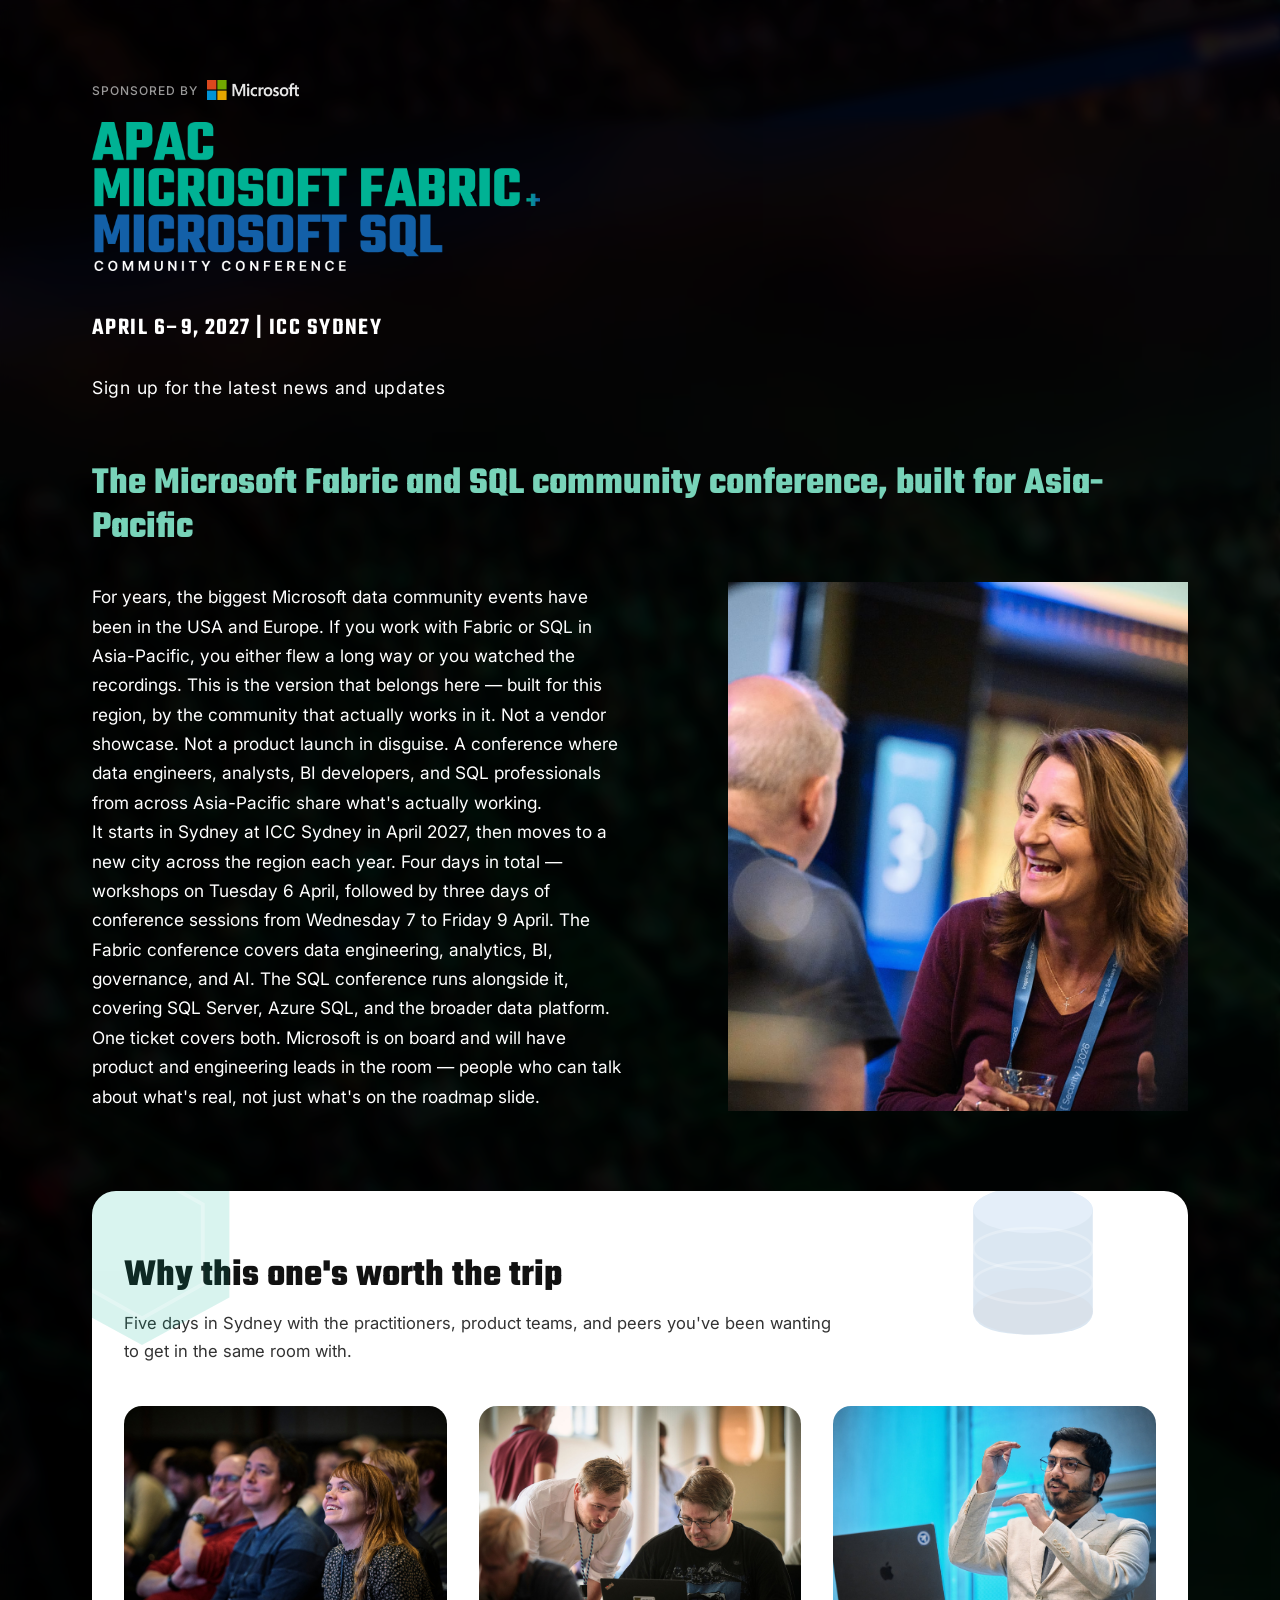
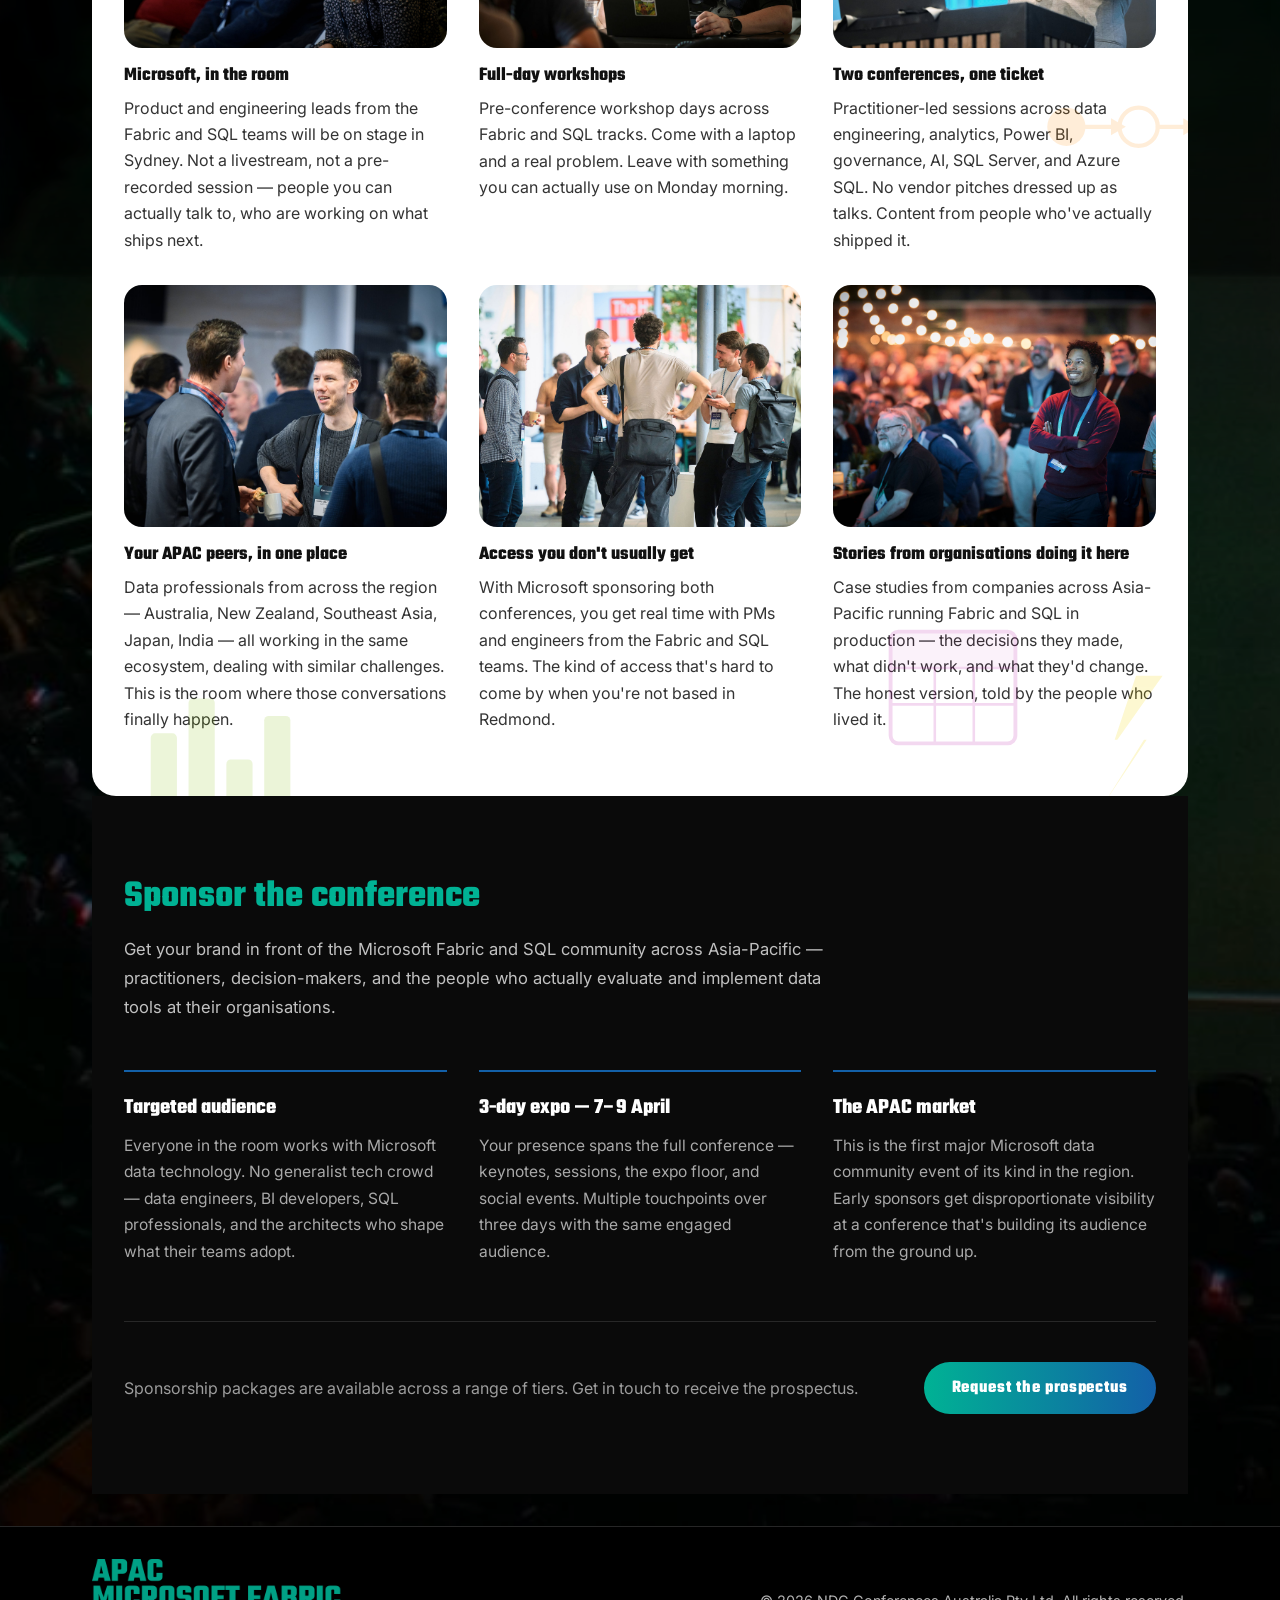
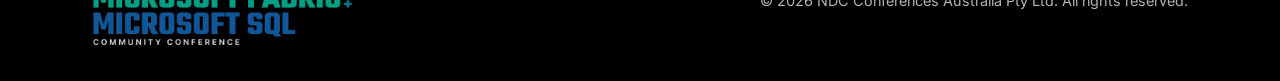
==== index.html @ 8c959928 "Add expo dates 7-9 April to sponsor card title Co-Authored-By: Claude Sonnet 4.6 <noreply@anthropic." ====
<!DOCTYPE html>
<html lang="en">
<head>
  <meta charset="UTF-8" />
  <meta name="viewport" content="width=device-width, initial-scale=1.0" />

  <title>APAC Microsoft Fabric &amp; SQL Community Conference 2027 | Sydney</title>

  <meta
    name="description"
    content="The APAC Microsoft Fabric Community Conference and Microsoft SQL Community Conference. ICC Sydney, 5–9 April 2027, the first in a roving series across the region."
  />

  <meta property="og:title" content="APAC Microsoft Fabric &amp; SQL Community Conference 2027 – Sydney" />
  <meta
    property="og:description"
    content="The Asia-Pacific Microsoft Fabric and SQL community conference. ICC Sydney, April 2027."
  />
  <meta property="og:type" content="website" />
  <meta property="og:url" content="https://fabconapac.com/" />

  <meta name="twitter:card" content="summary_large_image" />

  <link rel="canonical" href="https://fabconapac.com/" />
  <link rel="icon" type="image/svg+xml" href="assets/favicon.svg" />
  <link rel="alternate icon" type="image/png" href="assets/favicon.png" />
  <link rel="preload" as="image" href="assets/fabconbackground.jpg" />
  <link rel="stylesheet" href="css/main.css" />
  <link rel="stylesheet" href="https://fonts.googleapis.com/css2?family=Inter:wght@300;400;500;600;700;800&family=Teko:wght@400;600;700&display=swap" />

  <script type="application/ld+json">
    {
      "@context": "https://schema.org",
      "@type": "Event",
      "name": "APAC Microsoft Fabric Community Conference &amp; Microsoft SQL Community Conference 2027",
      "startDate": "2027-04-06",
      "endDate": "2027-04-09",
      "eventAttendanceMode": "https://schema.org/OfflineEventAttendanceMode",
      "eventStatus": "https://schema.org/EventScheduled",
      "location": {
        "@type": "Place",
        "name": "ICC Sydney",
        "address": {
          "@type": "PostalAddress",
          "streetAddress": "14 Darling Dr",
          "addressLocality": "Darling Harbour",
          "addressRegion": "NSW",
          "postalCode": "2000",
          "addressCountry": "Australia"
        }
      },
      "organizer": {
        "@type": "Organization",
        "name": "NDC Conferences",
        "url": "https://fabconapac.com/"
      }
    }
  </script>
</head>
<body>
  <h1 class="visually-hidden">
    APAC Microsoft Fabric Community Conference &amp; Microsoft SQL Community Conference 2027
  </h1>

  <div class="page-background">
    <div class="page-content">
      <header class="hero">
        <div class="hero-wordmark">
          <div class="hero-sponsor">
            <span class="hero-sponsor-label">Sponsored by</span>
            <img src="assets/microsoft-logo.png" alt="Microsoft" class="hero-sponsor-logo" />
          </div>
          <img src="assets/logo-main.png" alt="APAC Microsoft Fabric Community Conference &amp; Microsoft SQL Community Conference" class="hero-logo" />
        </div>

        <h2 class="hero-meta">
          April 6–9, 2027 | ICC Sydney
        </h2>

        <p class="signup-intro">
          Sign up for the latest news and updates
        </p>

        <div class="signup-form" id="hubspot-form"></div>

        <!-- <form class="signup-form" novalidate>
          <div class="signup-row">
            <input
              type="email"
              name="email"
              class="signup-input"
              placeholder="Enter your email"
              autocomplete="email"
              required
            />

            <button type="submit" class="signup-button">
              Sign up
            </button>
          </div>
        </form> -->
      </header>

      <main>
        <section class="fabcon-section">
          <div class="fabcon-content">
            <h2 class="fabcon-title">
              The Microsoft Fabric and SQL community conference, built for Asia-Pacific
            </h2>

            <div class="fabcon-body">
              <div class="fabcon-text-content">
                <p class="fabcon-text">
                  For years, the biggest Microsoft data community events have been in the USA and Europe. If you work with Fabric or SQL in Asia-Pacific, you either flew a long way or you watched the recordings. This is the version that belongs here — built for this region, by the community that actually works in it. Not a vendor showcase. Not a product launch in disguise. A conference where data engineers, analysts, BI developers, and SQL professionals from across Asia-Pacific share what's actually working.
                </p>
                <p class="fabcon-text">
                  It starts in Sydney at ICC Sydney in April 2027, then moves to a new city across the region each year. Four days in total — workshops on Tuesday 6 April, followed by three days of conference sessions from Wednesday 7 to Friday 9 April. The Fabric conference covers data engineering, analytics, BI, governance, and AI. The SQL conference runs alongside it, covering SQL Server, Azure SQL, and the broader data platform. One ticket covers both. Microsoft is on board and will have product and engineering leads in the room — people who can talk about what's real, not just what's on the roadmap slide.
                </p>
              </div>

              <div class="fabcon-image-wrap">
                <img
                  src="assets/whatisfabcon.jpg"
                  alt="Attendees learning about Microsoft Fabric"
                  class="fabcon-image"
                />
              </div>
            </div>
          </div>
        </section>

        <section class="reasons-section">
  <!-- Fabric hexagon -->
  <svg class="fabric-icon fabric-icon--hex" viewBox="0 0 100 114" fill="none" xmlns="http://www.w3.org/2000/svg" aria-hidden="true">
    <polygon points="50,4 96,29 96,85 50,110 4,85 4,29" fill="#00b294"/>
    <polygon points="50,18 82,36 82,78 50,96 18,78 18,36" fill="none" stroke="#fff" stroke-width="2" opacity="0.3"/>
  </svg>

  <!-- Database cylinder (SQL) -->
  <svg class="fabric-icon fabric-icon--db" viewBox="0 0 100 130" fill="none" xmlns="http://www.w3.org/2000/svg" aria-hidden="true">
    <ellipse cx="50" cy="26" rx="46" ry="18" fill="#4a8ed4"/>
    <path d="M4 26 L4 104 Q4 122 50 122 Q96 122 96 104 L96 26" fill="#1360a8"/>
    <ellipse cx="50" cy="104" rx="46" ry="18" fill="#0b3d7a"/>
    <ellipse cx="50" cy="26" rx="46" ry="18" fill="#4a8ed4"/>
    <ellipse cx="50" cy="56" rx="46" ry="16" fill="none" stroke="rgba(255,255,255,0.25)" stroke-width="2"/>
    <ellipse cx="50" cy="82" rx="46" ry="16" fill="none" stroke="rgba(255,255,255,0.25)" stroke-width="2"/>
  </svg>

  <!-- Bar chart (Power BI / analytics) -->
  <svg class="fabric-icon fabric-icon--chart" viewBox="0 0 110 90" fill="none" xmlns="http://www.w3.org/2000/svg" aria-hidden="true">
    <rect x="6"  y="36" width="18" height="48" rx="3" fill="#7fba00"/>
    <rect x="32" y="12" width="18" height="72" rx="3" fill="#7fba00"/>
    <rect x="58" y="54" width="18" height="30" rx="3" fill="#7fba00"/>
    <rect x="84" y="24" width="18" height="60" rx="3" fill="#7fba00"/>
    <line x1="2" y1="87" x2="108" y2="87" stroke="#7fba00" stroke-width="3" stroke-linecap="round"/>
  </svg>

  <!-- Pipeline / Data Factory -->
  <svg class="fabric-icon fabric-icon--pipeline" viewBox="0 0 160 56" fill="none" xmlns="http://www.w3.org/2000/svg" aria-hidden="true">
    <circle cx="22" cy="28" r="18" fill="#ff8c00"/>
    <line x1="40" y1="28" x2="66" y2="28" stroke="#ff8c00" stroke-width="4" stroke-linecap="round"/>
    <polygon points="64,20 78,28 64,36" fill="#ff8c00"/>
    <circle cx="90" cy="28" r="18" fill="none" stroke="#ff8c00" stroke-width="4"/>
    <line x1="108" y1="28" x2="134" y2="28" stroke="#ff8c00" stroke-width="4" stroke-linecap="round"/>
    <polygon points="132,20 146,28 132,36" fill="#ff8c00"/>
    <circle cx="152" cy="28" r="8" fill="#ff8c00" opacity="0.5"/>
  </svg>

  <!-- SQL table / grid -->
  <svg class="fabric-icon fabric-icon--table" viewBox="0 0 100 90" fill="none" xmlns="http://www.w3.org/2000/svg" aria-hidden="true">
    <rect x="2" y="2" width="96" height="86" rx="6" fill="none" stroke="#b4009e" stroke-width="3"/>
    <rect x="2" y="2" width="96" height="28" rx="6" fill="#b4009e" opacity="0.35"/>
    <line x1="2"  y1="30" x2="98" y2="30" stroke="#b4009e" stroke-width="2"/>
    <line x1="2"  y1="58" x2="98" y2="58" stroke="#b4009e" stroke-width="2"/>
    <line x1="36" y1="30" x2="36" y2="88" stroke="#b4009e" stroke-width="2"/>
    <line x1="66" y1="30" x2="66" y2="88" stroke="#b4009e" stroke-width="2"/>
  </svg>

  <!-- Spark / Lightning bolt (Notebooks / Apache Spark) -->
  <svg class="fabric-icon fabric-icon--spark" viewBox="0 0 60 100" fill="none" xmlns="http://www.w3.org/2000/svg" aria-hidden="true">
    <polygon points="36,2 56,2 22,50 44,50 12,98 42,50 20,50" fill="#f5d800"/>
  </svg>
  <div class="reasons-inner">
    <h2 class="reasons-title">Why this one's worth the trip</h2>
    <p class="reasons-intro">
      Five days in Sydney with the practitioners, product teams, and peers you've been wanting to get in the same room with.
    </p>

    <div class="reasons-grid">
      <article class="reason-card">
        <img
          src="assets/inspiring-keynotes.jpg"
          alt="Keynotes at the conference"
          class="reason-image"
        />
        <h3 class="reason-title">Microsoft, in the room</h3>
        <p class="reason-text">
          Product and engineering leads from the Fabric and SQL teams will be on stage in Sydney. Not a livestream, not a pre-recorded session — people you can actually talk to, who are working on what ships next.
        </p>
      </article>

      <article class="reason-card">
        <img
          src="assets/hands-on-workshops.jpg"
          alt="Hands-on workshops"
          class="reason-image"
        />
        <h3 class="reason-title">Full-day workshops</h3>
        <p class="reason-text">
          Pre-conference workshop days across Fabric and SQL tracks. Come with a laptop and a real problem. Leave with something you can actually use on Monday morning.
        </p>
      </article>

      <article class="reason-card">
        <img
          src="assets/expert-led-sessions.jpg"
          alt="Sessions across both conferences"
          class="reason-image"
        />
        <h3 class="reason-title">Two conferences, one ticket</h3>
        <p class="reason-text">
          Practitioner-led sessions across data engineering, analytics, Power BI, governance, AI, SQL Server, and Azure SQL. No vendor pitches dressed up as talks. Content from people who've actually shipped it.
        </p>
      </article>

      <article class="reason-card">
        <img
          src="assets/meaningful-networking.jpg"
          alt="Networking at the conference"
          class="reason-image"
        />
        <h3 class="reason-title">Your APAC peers, in one place</h3>
        <p class="reason-text">
          Data professionals from across the region — Australia, New Zealand, Southeast Asia, Japan, India — all working in the same ecosystem, dealing with similar challenges. This is the room where those conversations finally happen.
        </p>
      </article>

      <article class="reason-card">
        <img
          src="assets/product-insight.jpg"
          alt="Product insights from Microsoft"
          class="reason-image"
        />
        <h3 class="reason-title">Access you don't usually get</h3>
        <p class="reason-text">
          With Microsoft sponsoring both conferences, you get real time with PMs and engineers from the Fabric and SQL teams. The kind of access that's hard to come by when you're not based in Redmond.
        </p>
      </article>

      <article class="reason-card">
        <img
          src="assets/real-world-stories.jpg"
          alt="Real-world case studies"
          class="reason-image"
        />
        <h3 class="reason-title">Stories from organisations doing it here</h3>
        <p class="reason-text">
          Case studies from companies across Asia-Pacific running Fabric and SQL in production — the decisions they made, what didn't work, and what they'd change. The honest version, told by the people who lived it.
        </p>
      </article>
    </div>
  </div>
</section>

        <section class="sponsor-section">
          <div class="sponsor-inner">
            <div class="sponsor-header">
              <h2 class="sponsor-title">Sponsor the conference</h2>
              <p class="sponsor-intro">
                Get your brand in front of the Microsoft Fabric and SQL community across Asia-Pacific — practitioners, decision-makers, and the people who actually evaluate and implement data tools at their organisations.
              </p>
            </div>

            <div class="sponsor-grid">
              <div class="sponsor-card">
                <h3 class="sponsor-card-title">Targeted audience</h3>
                <p class="sponsor-card-text">
                  Everyone in the room works with Microsoft data technology. No generalist tech crowd — data engineers, BI developers, SQL professionals, and the architects who shape what their teams adopt.
                </p>
              </div>
              <div class="sponsor-card">
                <h3 class="sponsor-card-title">3-day expo — 7–9 April</h3>
                <p class="sponsor-card-text">
                  Your presence spans the full conference — keynotes, sessions, the expo floor, and social events. Multiple touchpoints over three days with the same engaged audience.
                </p>
              </div>
              <div class="sponsor-card">
                <h3 class="sponsor-card-title">The APAC market</h3>
                <p class="sponsor-card-text">
                  This is the first major Microsoft data community event of its kind in the region. Early sponsors get disproportionate visibility at a conference that's building its audience from the ground up.
                </p>
              </div>
            </div>

            <div class="sponsor-cta">
              <p class="sponsor-cta-text">Sponsorship packages are available across a range of tiers. Get in touch to receive the prospectus.</p>
              <a href="mailto:info@ndcconferences.com" class="sponsor-button">Request the prospectus</a>
            </div>
          </div>
        </section>

      </main>
    </div>
  </div>

<footer class="site-footer">
  <div class="footer-inner">

    <div class="footer-left">
      <img src="assets/logo-main.png" alt="APAC Microsoft Fabric Community Conference &amp; Microsoft SQL Community Conference" class="footer-logo" />
    </div>

    <div class="footer-right">
      <p class="footer-text">
        © 2026 NDC Conferences Australia Pty Ltd. All rights reserved.
      </p>

    </div>

  </div>
</footer>

  <script charset="utf-8" type="text/javascript" src="https://js-eu1.hsforms.net/forms/embed/v2.js"></script>
<script>
  hbspt.forms.create({
    portalId: "145209505",
    formId: "e11d171c-b14f-44a0-8d4a-d58f5e3f565a",
    region: "eu1",
    target: "#hubspot-form"
  });
</script>
</body>
</html>
---- css/main.css ----
body{margin:0;font-family:'Inter',Helvetica,Arial,sans-serif;color:#fff;background:#000}.visually-hidden{position:absolute;width:1px;height:1px;padding:0;margin:-1px;overflow:hidden;clip:rect(0,0,0,0);white-space:nowrap;border:0}.page-background{position:relative;min-height:100vh;background-image:url(../assets/fabconbackground.jpg);background-size:cover;background-position:center top;background-repeat:no-repeat;box-sizing:border-box;padding:5rem 2rem 2rem}.page-background::before{content:'';position:absolute;inset:0;backdrop-filter:blur(6px);-webkit-backdrop-filter:blur(6px);background:linear-gradient(to bottom,rgba(0,0,0,.72) 0%,rgba(0,0,0,.72) 50%,rgba(0,0,0,.35) 72%,rgba(0,0,0,.25) 100%);-webkit-mask-image:linear-gradient(to bottom,black 50%,transparent 72%);mask-image:linear-gradient(to bottom,black 50%,transparent 72%);z-index:0}.page-background::after{content:'';position:absolute;inset:0;background:rgba(0,0,0,.3);z-index:0}.page-content{position:relative;z-index:1;width:100%;max-width:1096px;margin:0 auto}.hero{width:100%;max-width:560px;text-align:left}.hero-logo{width:min(48vw,336px);height:auto;max-height:none;display:block;margin-bottom:20px}.hero-wordmark{display:flex;flex-direction:column;gap:.15em;margin-bottom:20px}.hero-wordmark-title{font-family:'Teko',sans-serif;font-size:clamp(1.9rem,4.5vw,3rem);font-weight:800;letter-spacing:.03em;line-height:1;color:#fff}.hero-wordmark-sub{font-family:'Inter',sans-serif;font-size:clamp(.85rem,1.8vw,1.1rem);font-weight:400;letter-spacing:.12em;text-transform:uppercase;color:rgba(255,255,255,.8)}.hero-sponsor{display:flex;align-items:center;gap:.6rem;margin-bottom:1.25rem}.hero-sponsor-label{font-family:'Inter',sans-serif;font-size:.75rem;font-weight:500;letter-spacing:.08em;text-transform:uppercase;color:rgba(255,255,255,.6)}.hero-sponsor-logo{height:20px;width:auto;opacity:.9}.hero-meta{width:min(60vw,420px);margin:0 0 2rem;font-size:clamp(1.2rem,2.4vw,1.5rem);font-weight:600;letter-spacing:.06em;text-transform:uppercase}.signup-intro{width:min(60vw,420px);margin:0 0 1rem;font-size:clamp(.95rem,1.4vw,1.1rem);letter-spacing:.04em}.signup-form{width:min(60vw,420px)}.signup-row{display:flex;gap:.75rem}.signup-input{flex:1;min-width:0;height:3.25rem;padding:0 1rem;border-radius:999px;border:1px solid rgba(255,255,255,.35);background:rgba(0,0,0,.45);color:#fff;font:inherit;box-sizing:border-box}.signup-input::placeholder{color:rgba(255,255,255,.75)}.signup-input:focus{outline:0;border-color:rgba(255,255,255,.75)}.signup-button{height:3.25rem;padding:0 1.5rem;border:0;border-radius:999px;color:#fff;font:inherit;font-weight:700;cursor:pointer;white-space:nowrap;background:linear-gradient(90deg,#00b294 0%,#1360a8 100%)}.signup-button:hover{filter:brightness(1.05)}.signup-button:focus{outline:rgba(255,255,255,.85) solid 2px;outline-offset:2px}.fabcon-section{width:100%;max-width:1096px;margin:4rem auto 0}.fabcon-content{text-align:left}.fabcon-title{margin:0 0 2rem;font-size:clamp(1.8rem,3vw,2.75rem);line-height:1.15;color:#78d3b9;font-weight:700}.fabcon-body{display:grid;grid-template-columns:minmax(0,1fr) minmax(320px,460px);gap:2.5rem;align-items:stretch}.fabcon-text-content{max-width:540px}.fabcon-subtitle{margin:0 0 1rem;font-size:clamp(1.15rem,2vw,1.5rem);line-height:1.2;color:#fff;font-weight:700}.fabcon-text{margin:0;font-size:clamp(1rem,1.35vw,1.125rem);line-height:1.7}.fabcon-image-wrap{width:100%;height:100%;display:flex}.fabcon-image{width:100%;height:100%;object-fit:cover;display:block}.reasons-section{margin-top:5rem;background-color:#fff;color:#111;border-radius:24px;position:relative;overflow:hidden}.reasons-inner{max-width:1096px;margin:0 auto;padding:4rem 2rem;box-sizing:border-box}.reasons-title{margin:0 0 .75rem;font-size:clamp(2rem,3vw,2.8rem);line-height:1.1;color:#111}.reasons-intro{max-width:720px;margin:0 0 2.5rem;font-size:clamp(1rem,1.3vw,1.125rem);line-height:1.7;color:#333}.reasons-grid{display:grid;grid-template-columns:repeat(3,minmax(0,1fr));gap:2rem}.reason-card{display:flex;flex-direction:column}.reason-image{width:100%;aspect-ratio:4/3;object-fit:cover;display:block;border-radius:18px;margin-bottom:1rem}.reason-title{margin:0 0 .5rem;font-size:1.2rem;line-height:1.2;color:#111}.reason-text{margin:0;font-size:1rem;line-height:1.65;color:#333}@media (min-width:1100px){.hero-logo,.hero-meta,.signup-form,.signup-intro{width:448px}}@media (max-width:960px){.fabcon-body{grid-template-columns:1fr;gap:1.75rem}.fabcon-image-wrap{order:2;height:auto}.fabcon-image{height:auto}.reasons-grid{grid-template-columns:repeat(2,minmax(0,1fr))}}@media (max-width:640px){.page-background{padding:3rem 1.25rem 1.25rem}.hero{max-width:100%}.hero-logo,.hero-meta,.signup-form,.signup-intro{width:100%}.hero-logo{margin-top:1.5rem;margin-bottom:20px;margin-left:0}.hero-wordmark{margin-top:1.5rem}.signup-intro{margin-top:.25rem;margin-bottom:.5rem;font-size:.8rem}.signup-row{flex-direction:column;gap:.6rem}.signup-form .signup-input{-webkit-appearance:none;appearance:none;width:100%;min-height:4rem;height:4rem;padding:0 1.2rem;font-size:1rem;line-height:normal;box-sizing:border-box}.signup-form .signup-button{width:100%;min-height:3rem;height:3rem;padding:0 1rem;font-size:.95rem;box-sizing:border-box}.fabcon-section{margin-top:3rem}.reasons-section{margin-top:3rem;border-radius:18px}.reasons-inner{padding:2.5rem 1.25rem}.reasons-intro{margin-bottom:2rem}.reasons-grid{grid-template-columns:1fr;gap:1.5rem}.reason-image{aspect-ratio:16/10}}.site-footer{border-top:1px solid rgba(255,255,255,.15)}.footer-inner{max-width:1096px;margin:0 auto;padding:2rem;display:flex;align-items:center;justify-content:space-between;gap:2rem}.footer-logo{width:260px;height:auto;opacity:.9}.footer-wordmark{display:flex;flex-direction:column;gap:.1em}.footer-wordmark-title{font-family:'Teko',sans-serif;font-size:1.1rem;font-weight:800;letter-spacing:.03em;line-height:1;color:#fff}.footer-wordmark-sub{font-family:'Inter',sans-serif;font-size:.65rem;font-weight:400;letter-spacing:.1em;text-transform:uppercase;color:rgba(255,255,255,.7)}.brand-fabcon{color:#00b294}.brand-sqlcon{color:#1360a8}.footer-text{margin:0 0 .5rem;font-size:.9rem;color:rgba(255,255,255,.7)}.footer-links{display:flex;gap:1.25rem}.footer-links a{font-size:.9rem;color:rgba(255,255,255,.7);text-decoration:none}.footer-links a:hover{color:#fff}#hubspot-form{width:min(60vw,420px)}#hubspot-form .hs-form{margin:0}#hubspot-form .hs-form-field{margin-bottom:.75rem}#hubspot-form .hs_email .input,#hubspot-form .input{margin:0}#hubspot-form input[type=email]{width:100%;min-width:0;height:3.25rem;padding:0 1rem;border-radius:999px;border:1px solid rgba(255,255,255,.35);background:rgba(0,0,0,.45);color:#fff;font:inherit;box-sizing:border-box}#hubspot-form input[type=email]::placeholder{color:rgba(255,255,255,.75)}#hubspot-form input[type=email]:focus{outline:0;border-color:rgba(255,255,255,.75)}#hubspot-form .hs-button,#hubspot-form input[type=submit]{height:3.25rem;padding:0 1.5rem;border:0;border-radius:999px;color:#fff;font:inherit;font-weight:700;cursor:pointer;white-space:nowrap;background:linear-gradient(90deg,#00b294 0%,#1360a8 100%)}#hubspot-form .actions{margin:0}@media (min-width:1100px){#hubspot-form{width:560px}}@media (max-width:640px){.footer-inner{flex-direction:column;align-items:flex-start;padding:2rem 1.25rem}.footer-logo{width:140px}#hubspot-form{width:100%}#hubspot-form input[type=email]{-webkit-appearance:none;appearance:none;min-height:4rem;height:4rem;padding:0 1.2rem;font-size:1rem}#hubspot-form .hs-button,#hubspot-form input[type=submit]{width:100%;min-height:3rem;height:3rem;padding:0 1rem;font-size:.95rem}}.hero-meta,.fabcon-title,.fabcon-subtitle,.reasons-title,.reason-title{font-family:'Teko',sans-serif}.signup-button,#hubspot-form .hs-button,#hubspot-form input[type=submit]{font-family:'Teko',sans-serif}.fabric-icon{position:absolute;pointer-events:none;opacity:.15;}.fabric-icon--hex{width:190px;top:-55px;left:-45px;}.fabric-icon--db{width:130px;top:-15px;right:90px;}.fabric-icon--chart{width:160px;bottom:-15px;left:50px;}.fabric-icon--pipeline{width:170px;top:42%;right:-25px;}.fabric-icon--table{width:130px;bottom:50px;right:170px;}.fabric-icon--spark{width:80px;bottom:-10px;right:20px;opacity:.18;}.page-background--short{min-height:0;padding-bottom:3rem}.pricing-section{background:#fff;color:#111;padding:4rem 2rem;box-sizing:border-box}.pricing-inner{max-width:1096px;margin:0 auto}.pricing-title{font-family:'Teko',sans-serif;font-size:clamp(2rem,3vw,2.8rem);line-height:1.1;color:#111;margin:0 0 .75rem}.pricing-intro{max-width:600px;margin:0 0 3rem;font-size:clamp(1rem,1.3vw,1.125rem);line-height:1.7;color:#555}.pricing-grid{display:grid;grid-template-columns:repeat(2,minmax(0,1fr));gap:2rem;margin-bottom:2rem}.pricing-card{border:2px solid #e5e5e5;border-radius:20px;overflow:hidden;display:flex;flex-direction:column}.pricing-card--featured{border-color:#00b294;border-width:2px}.pricing-card-badge{background:linear-gradient(90deg,#00b294 0%,#1360a8 100%);color:#fff;font-family:'Teko',sans-serif;font-size:.85rem;font-weight:700;letter-spacing:.08em;text-transform:uppercase;padding:.3rem .9rem;display:inline-block;border-radius:999px;margin-bottom:.75rem}.pricing-card-header{padding:1.75rem 1.75rem 1.25rem}.pricing-card-title{font-family:'Teko',sans-serif;font-size:clamp(1.4rem,2vw,1.8rem);font-weight:700;line-height:1.1;color:#111;margin:0 0 .4rem}.pricing-card-days{font-size:.875rem;color:#777;margin:0;letter-spacing:.03em}.pricing-card-body{padding:0 1.75rem 1.75rem;display:flex;flex-direction:column;flex:1}.pricing-tier{margin-bottom:1.25rem}.pricing-tier--earlybird .pricing-tier-label{color:#00b294;font-weight:700}.pricing-tier-label{display:block;font-size:.75rem;font-weight:600;letter-spacing:.08em;text-transform:uppercase;color:#999;margin-bottom:.2rem}.pricing-amount{display:flex;align-items:baseline;gap:.1rem}.pricing-currency{font-family:'Teko',sans-serif;font-size:1.4rem;font-weight:700;color:#111;line-height:1}.pricing-number{font-family:'Teko',sans-serif;font-size:clamp(2.6rem,4vw,3.4rem);font-weight:700;color:#111;line-height:1}.pricing-amount--regular .pricing-currency,.pricing-amount--regular .pricing-number{color:#999;font-size:1.6rem}.pricing-amount--regular .pricing-currency{font-size:1rem}.pricing-includes{margin:1.25rem 0 1.75rem;padding:0 0 0 1.1rem;list-style:disc}.pricing-includes li{font-size:.95rem;line-height:1.6;color:#444;margin-bottom:.3rem}.pricing-button{display:block;text-align:center;height:3.25rem;line-height:3.25rem;border-radius:999px;background:linear-gradient(90deg,#00b294 0%,#1360a8 100%);color:#fff;font-family:'Teko',sans-serif;font-size:1.1rem;font-weight:700;letter-spacing:.04em;text-decoration:none;margin-top:auto;transition:filter .15s}.pricing-button:hover{filter:brightness(1.08)}.pricing-note{font-size:.9rem;color:#777;line-height:1.65}.pricing-note a{color:#1360a8;text-decoration:none}.pricing-note a:hover{text-decoration:underline}.pricing-on-sale{margin:auto 0 0;padding:.85rem 1rem;border-radius:10px;background:#f5f5f5;color:#777;font-size:.95rem;font-weight:600;text-align:center;letter-spacing:.03em}.sponsor-section{background:#0a0a0a;padding:5rem 2rem;box-sizing:border-box}.sponsor-inner{max-width:1096px;margin:0 auto}.sponsor-header{max-width:720px;margin-bottom:3rem}.sponsor-title{font-family:'Teko',sans-serif;font-size:clamp(2rem,3vw,2.8rem);line-height:1.1;color:#00b294;margin:0 0 1rem}.sponsor-intro{font-size:clamp(1rem,1.3vw,1.125rem);line-height:1.75;color:rgba(255,255,255,.75);margin:0}.sponsor-grid{display:grid;grid-template-columns:repeat(3,minmax(0,1fr));gap:2rem;margin-bottom:3.5rem}.sponsor-card{border-top:2px solid #1360a8;padding-top:1.25rem}.sponsor-card-title{font-family:'Teko',sans-serif;font-size:1.35rem;font-weight:700;color:#fff;margin:0 0 .6rem}.sponsor-card-text{font-size:.975rem;line-height:1.7;color:rgba(255,255,255,.65);margin:0}.sponsor-cta{display:flex;align-items:center;gap:2rem;flex-wrap:wrap;border-top:1px solid rgba(255,255,255,.12);padding-top:2.5rem}.sponsor-cta-text{margin:0;font-size:1rem;color:rgba(255,255,255,.6);flex:1;min-width:200px}.sponsor-button{display:inline-block;height:3.25rem;line-height:3.25rem;padding:0 1.75rem;border-radius:999px;background:linear-gradient(90deg,#00b294 0%,#1360a8 100%);color:#fff;font-family:'Teko',sans-serif;font-size:1.1rem;font-weight:700;letter-spacing:.04em;text-decoration:none;white-space:nowrap}.sponsor-button:hover{filter:brightness(1.08)}@media (max-width:960px){.sponsor-grid{grid-template-columns:repeat(2,minmax(0,1fr))}}@media (max-width:640px){.sponsor-section{padding:3rem 1.25rem}.sponsor-grid{grid-template-columns:1fr}.sponsor-cta{flex-direction:column;align-items:flex-start;gap:1.25rem}}.tickets-button{display:inline-block;margin-bottom:1.5rem;height:3.25rem;line-height:3.25rem;padding:0 1.75rem;border-radius:999px;background:linear-gradient(90deg,#00b294 0%,#1360a8 100%);color:#fff;font-family:'Teko',sans-serif;font-size:1.1rem;font-weight:700;letter-spacing:.04em;text-decoration:none;white-space:nowrap}.tickets-button:hover{filter:brightness(1.08)}@media (max-width:680px){.pricing-grid{grid-template-columns:1fr}.pricing-card-badge{font-size:.8rem;padding:.25rem .75rem}}
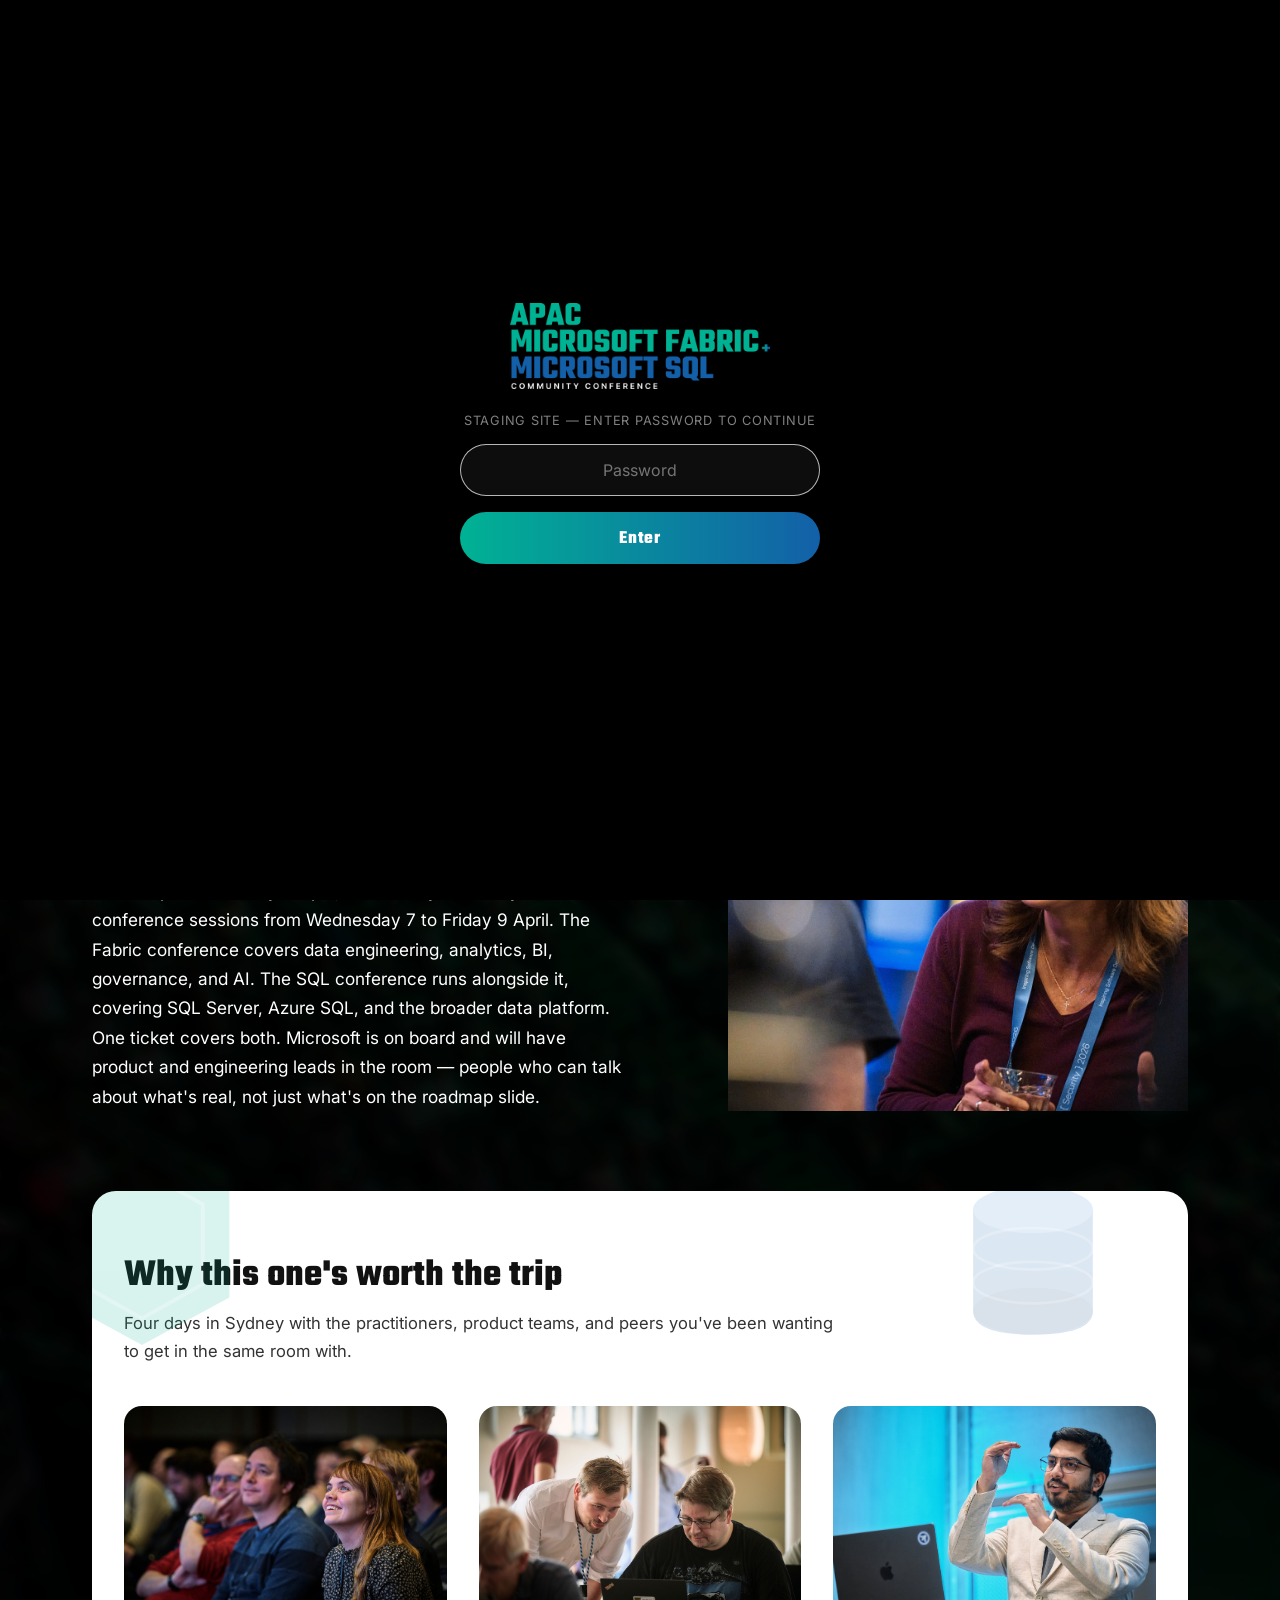
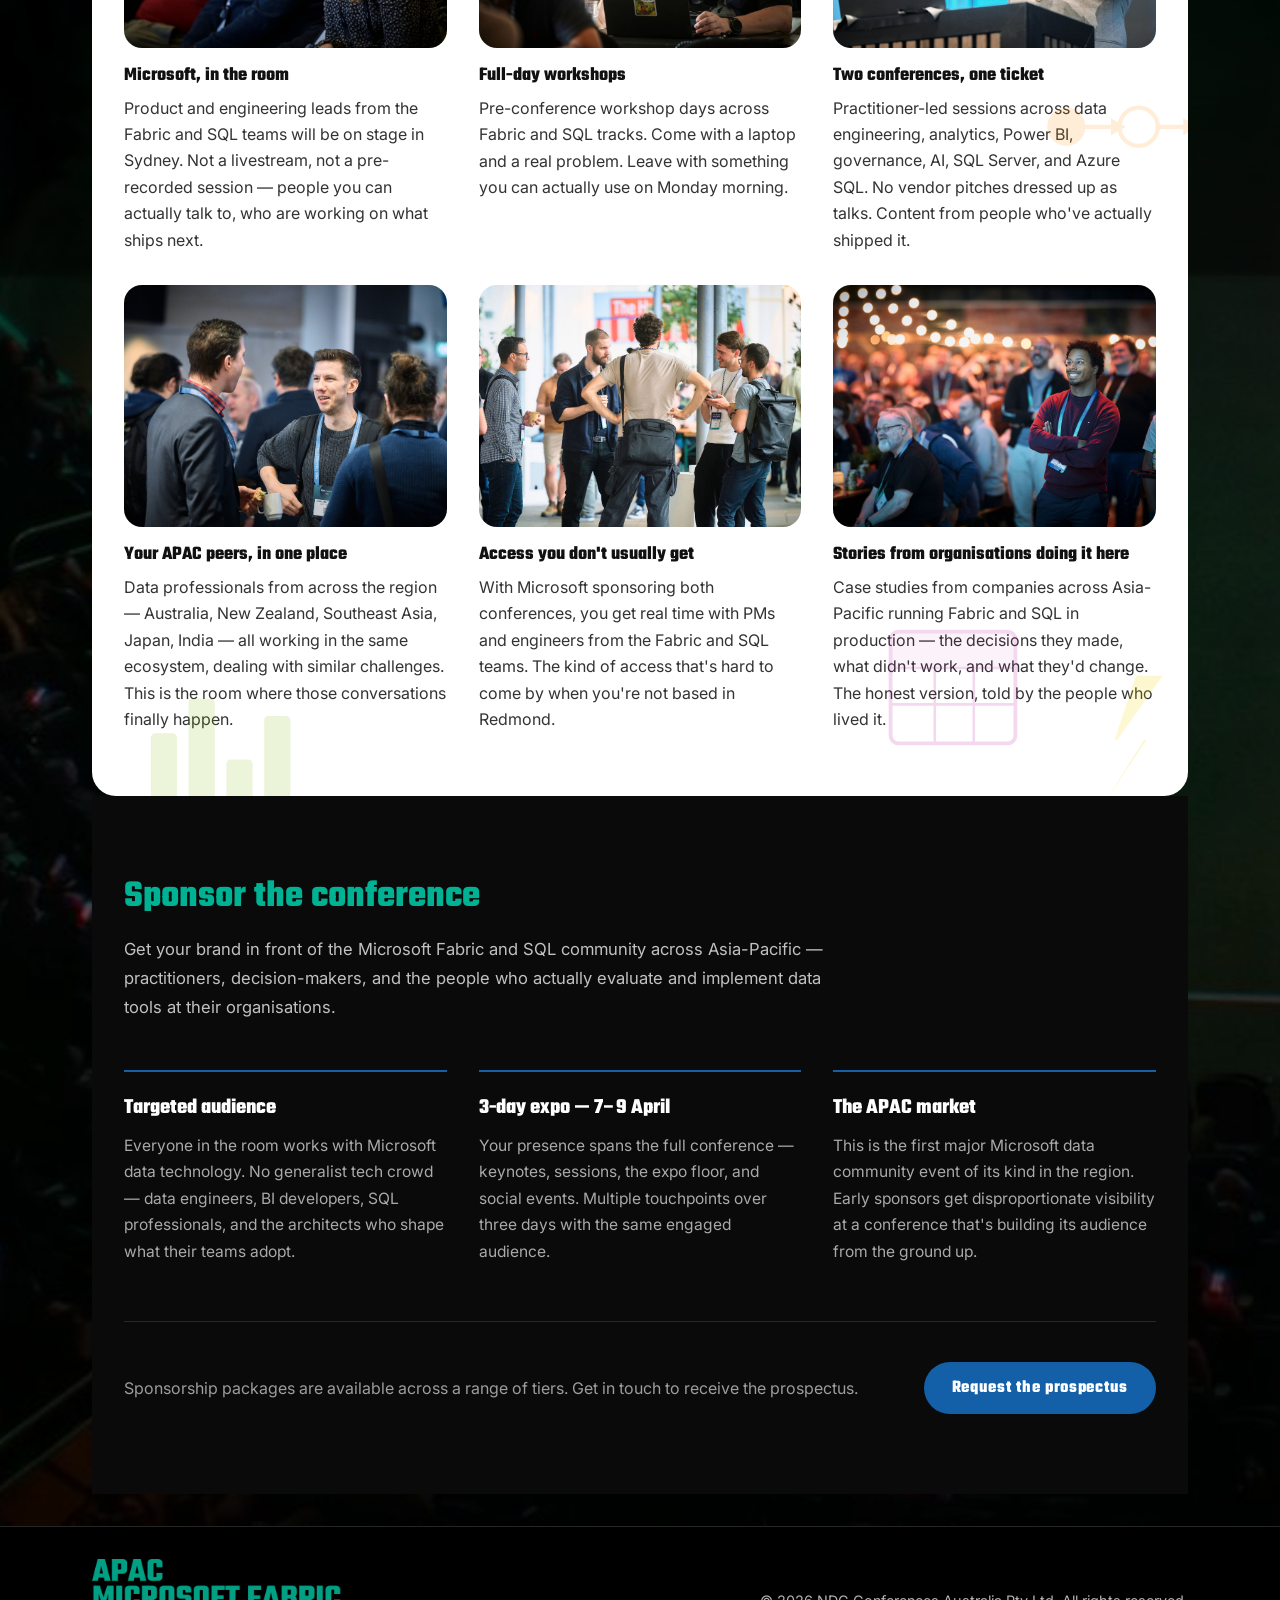
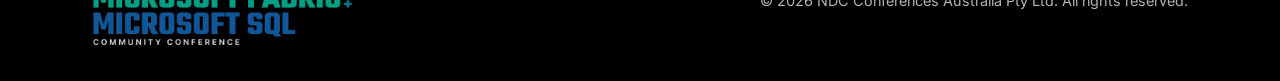
==== commit 7a87fe3b: "Fix days count to four; change prospectus button to SQL blue Co-Authored-By: Claude Sonnet 4.6 <nore" ====
--- a/index.html
+++ b/index.html
@@ -26,6 +26,7 @@
   <link rel="alternate icon" type="image/png" href="assets/favicon.png" />
   <link rel="preload" as="image" href="assets/fabconbackground.jpg" />
   <link rel="stylesheet" href="css/main.css" />
+  <script src="js/auth.js"></script>
   <link rel="stylesheet" href="https://fonts.googleapis.com/css2?family=Inter:wght@300;400;500;600;700;800&family=Teko:wght@400;600;700&display=swap" />
 
   <script type="application/ld+json">
@@ -183,7 +184,7 @@
   <div class="reasons-inner">
     <h2 class="reasons-title">Why this one's worth the trip</h2>
     <p class="reasons-intro">
-      Five days in Sydney with the practitioners, product teams, and peers you've been wanting to get in the same room with.
+      Four days in Sydney with the practitioners, product teams, and peers you've been wanting to get in the same room with.
     </p>
 
     <div class="reasons-grid">
--- a/css/main.css
+++ b/css/main.css
@@ -1 +1 @@
-body{margin:0;font-family:'Inter',Helvetica,Arial,sans-serif;color:#fff;background:#000}.visually-hidden{position:absolute;width:1px;height:1px;padding:0;margin:-1px;overflow:hidden;clip:rect(0,0,0,0);white-space:nowrap;border:0}.page-background{position:relative;min-height:100vh;background-image:url(../assets/fabconbackground.jpg);background-size:cover;background-position:center top;background-repeat:no-repeat;box-sizing:border-box;padding:5rem 2rem 2rem}.page-background::before{content:'';position:absolute;inset:0;backdrop-filter:blur(6px);-webkit-backdrop-filter:blur(6px);background:linear-gradient(to bottom,rgba(0,0,0,.72) 0%,rgba(0,0,0,.72) 50%,rgba(0,0,0,.35) 72%,rgba(0,0,0,.25) 100%);-webkit-mask-image:linear-gradient(to bottom,black 50%,transparent 72%);mask-image:linear-gradient(to bottom,black 50%,transparent 72%);z-index:0}.page-background::after{content:'';position:absolute;inset:0;background:rgba(0,0,0,.3);z-index:0}.page-content{position:relative;z-index:1;width:100%;max-width:1096px;margin:0 auto}.hero{width:100%;max-width:560px;text-align:left}.hero-logo{width:min(48vw,336px);height:auto;max-height:none;display:block;margin-bottom:20px}.hero-wordmark{display:flex;flex-direction:column;gap:.15em;margin-bottom:20px}.hero-wordmark-title{font-family:'Teko',sans-serif;font-size:clamp(1.9rem,4.5vw,3rem);font-weight:800;letter-spacing:.03em;line-height:1;color:#fff}.hero-wordmark-sub{font-family:'Inter',sans-serif;font-size:clamp(.85rem,1.8vw,1.1rem);font-weight:400;letter-spacing:.12em;text-transform:uppercase;color:rgba(255,255,255,.8)}.hero-sponsor{display:flex;align-items:center;gap:.6rem;margin-bottom:1.25rem}.hero-sponsor-label{font-family:'Inter',sans-serif;font-size:.75rem;font-weight:500;letter-spacing:.08em;text-transform:uppercase;color:rgba(255,255,255,.6)}.hero-sponsor-logo{height:20px;width:auto;opacity:.9}.hero-meta{width:min(60vw,420px);margin:0 0 2rem;font-size:clamp(1.2rem,2.4vw,1.5rem);font-weight:600;letter-spacing:.06em;text-transform:uppercase}.signup-intro{width:min(60vw,420px);margin:0 0 1rem;font-size:clamp(.95rem,1.4vw,1.1rem);letter-spacing:.04em}.signup-form{width:min(60vw,420px)}.signup-row{display:flex;gap:.75rem}.signup-input{flex:1;min-width:0;height:3.25rem;padding:0 1rem;border-radius:999px;border:1px solid rgba(255,255,255,.35);background:rgba(0,0,0,.45);color:#fff;font:inherit;box-sizing:border-box}.signup-input::placeholder{color:rgba(255,255,255,.75)}.signup-input:focus{outline:0;border-color:rgba(255,255,255,.75)}.signup-button{height:3.25rem;padding:0 1.5rem;border:0;border-radius:999px;color:#fff;font:inherit;font-weight:700;cursor:pointer;white-space:nowrap;background:linear-gradient(90deg,#00b294 0%,#1360a8 100%)}.signup-button:hover{filter:brightness(1.05)}.signup-button:focus{outline:rgba(255,255,255,.85) solid 2px;outline-offset:2px}.fabcon-section{width:100%;max-width:1096px;margin:4rem auto 0}.fabcon-content{text-align:left}.fabcon-title{margin:0 0 2rem;font-size:clamp(1.8rem,3vw,2.75rem);line-height:1.15;color:#78d3b9;font-weight:700}.fabcon-body{display:grid;grid-template-columns:minmax(0,1fr) minmax(320px,460px);gap:2.5rem;align-items:stretch}.fabcon-text-content{max-width:540px}.fabcon-subtitle{margin:0 0 1rem;font-size:clamp(1.15rem,2vw,1.5rem);line-height:1.2;color:#fff;font-weight:700}.fabcon-text{margin:0;font-size:clamp(1rem,1.35vw,1.125rem);line-height:1.7}.fabcon-image-wrap{width:100%;height:100%;display:flex}.fabcon-image{width:100%;height:100%;object-fit:cover;display:block}.reasons-section{margin-top:5rem;background-color:#fff;color:#111;border-radius:24px;position:relative;overflow:hidden}.reasons-inner{max-width:1096px;margin:0 auto;padding:4rem 2rem;box-sizing:border-box}.reasons-title{margin:0 0 .75rem;font-size:clamp(2rem,3vw,2.8rem);line-height:1.1;color:#111}.reasons-intro{max-width:720px;margin:0 0 2.5rem;font-size:clamp(1rem,1.3vw,1.125rem);line-height:1.7;color:#333}.reasons-grid{display:grid;grid-template-columns:repeat(3,minmax(0,1fr));gap:2rem}.reason-card{display:flex;flex-direction:column}.reason-image{width:100%;aspect-ratio:4/3;object-fit:cover;display:block;border-radius:18px;margin-bottom:1rem}.reason-title{margin:0 0 .5rem;font-size:1.2rem;line-height:1.2;color:#111}.reason-text{margin:0;font-size:1rem;line-height:1.65;color:#333}@media (min-width:1100px){.hero-logo,.hero-meta,.signup-form,.signup-intro{width:448px}}@media (max-width:960px){.fabcon-body{grid-template-columns:1fr;gap:1.75rem}.fabcon-image-wrap{order:2;height:auto}.fabcon-image{height:auto}.reasons-grid{grid-template-columns:repeat(2,minmax(0,1fr))}}@media (max-width:640px){.page-background{padding:3rem 1.25rem 1.25rem}.hero{max-width:100%}.hero-logo,.hero-meta,.signup-form,.signup-intro{width:100%}.hero-logo{margin-top:1.5rem;margin-bottom:20px;margin-left:0}.hero-wordmark{margin-top:1.5rem}.signup-intro{margin-top:.25rem;margin-bottom:.5rem;font-size:.8rem}.signup-row{flex-direction:column;gap:.6rem}.signup-form .signup-input{-webkit-appearance:none;appearance:none;width:100%;min-height:4rem;height:4rem;padding:0 1.2rem;font-size:1rem;line-height:normal;box-sizing:border-box}.signup-form .signup-button{width:100%;min-height:3rem;height:3rem;padding:0 1rem;font-size:.95rem;box-sizing:border-box}.fabcon-section{margin-top:3rem}.reasons-section{margin-top:3rem;border-radius:18px}.reasons-inner{padding:2.5rem 1.25rem}.reasons-intro{margin-bottom:2rem}.reasons-grid{grid-template-columns:1fr;gap:1.5rem}.reason-image{aspect-ratio:16/10}}.site-footer{border-top:1px solid rgba(255,255,255,.15)}.footer-inner{max-width:1096px;margin:0 auto;padding:2rem;display:flex;align-items:center;justify-content:space-between;gap:2rem}.footer-logo{width:260px;height:auto;opacity:.9}.footer-wordmark{display:flex;flex-direction:column;gap:.1em}.footer-wordmark-title{font-family:'Teko',sans-serif;font-size:1.1rem;font-weight:800;letter-spacing:.03em;line-height:1;color:#fff}.footer-wordmark-sub{font-family:'Inter',sans-serif;font-size:.65rem;font-weight:400;letter-spacing:.1em;text-transform:uppercase;color:rgba(255,255,255,.7)}.brand-fabcon{color:#00b294}.brand-sqlcon{color:#1360a8}.footer-text{margin:0 0 .5rem;font-size:.9rem;color:rgba(255,255,255,.7)}.footer-links{display:flex;gap:1.25rem}.footer-links a{font-size:.9rem;color:rgba(255,255,255,.7);text-decoration:none}.footer-links a:hover{color:#fff}#hubspot-form{width:min(60vw,420px)}#hubspot-form .hs-form{margin:0}#hubspot-form .hs-form-field{margin-bottom:.75rem}#hubspot-form .hs_email .input,#hubspot-form .input{margin:0}#hubspot-form input[type=email]{width:100%;min-width:0;height:3.25rem;padding:0 1rem;border-radius:999px;border:1px solid rgba(255,255,255,.35);background:rgba(0,0,0,.45);color:#fff;font:inherit;box-sizing:border-box}#hubspot-form input[type=email]::placeholder{color:rgba(255,255,255,.75)}#hubspot-form input[type=email]:focus{outline:0;border-color:rgba(255,255,255,.75)}#hubspot-form .hs-button,#hubspot-form input[type=submit]{height:3.25rem;padding:0 1.5rem;border:0;border-radius:999px;color:#fff;font:inherit;font-weight:700;cursor:pointer;white-space:nowrap;background:linear-gradient(90deg,#00b294 0%,#1360a8 100%)}#hubspot-form .actions{margin:0}@media (min-width:1100px){#hubspot-form{width:560px}}@media (max-width:640px){.footer-inner{flex-direction:column;align-items:flex-start;padding:2rem 1.25rem}.footer-logo{width:140px}#hubspot-form{width:100%}#hubspot-form input[type=email]{-webkit-appearance:none;appearance:none;min-height:4rem;height:4rem;padding:0 1.2rem;font-size:1rem}#hubspot-form .hs-button,#hubspot-form input[type=submit]{width:100%;min-height:3rem;height:3rem;padding:0 1rem;font-size:.95rem}}.hero-meta,.fabcon-title,.fabcon-subtitle,.reasons-title,.reason-title{font-family:'Teko',sans-serif}.signup-button,#hubspot-form .hs-button,#hubspot-form input[type=submit]{font-family:'Teko',sans-serif}.fabric-icon{position:absolute;pointer-events:none;opacity:.15;}.fabric-icon--hex{width:190px;top:-55px;left:-45px;}.fabric-icon--db{width:130px;top:-15px;right:90px;}.fabric-icon--chart{width:160px;bottom:-15px;left:50px;}.fabric-icon--pipeline{width:170px;top:42%;right:-25px;}.fabric-icon--table{width:130px;bottom:50px;right:170px;}.fabric-icon--spark{width:80px;bottom:-10px;right:20px;opacity:.18;}.page-background--short{min-height:0;padding-bottom:3rem}.pricing-section{background:#fff;color:#111;padding:4rem 2rem;box-sizing:border-box}.pricing-inner{max-width:1096px;margin:0 auto}.pricing-title{font-family:'Teko',sans-serif;font-size:clamp(2rem,3vw,2.8rem);line-height:1.1;color:#111;margin:0 0 .75rem}.pricing-intro{max-width:600px;margin:0 0 3rem;font-size:clamp(1rem,1.3vw,1.125rem);line-height:1.7;color:#555}.pricing-grid{display:grid;grid-template-columns:repeat(2,minmax(0,1fr));gap:2rem;margin-bottom:2rem}.pricing-card{border:2px solid #e5e5e5;border-radius:20px;overflow:hidden;display:flex;flex-direction:column}.pricing-card--featured{border-color:#00b294;border-width:2px}.pricing-card-badge{background:linear-gradient(90deg,#00b294 0%,#1360a8 100%);color:#fff;font-family:'Teko',sans-serif;font-size:.85rem;font-weight:700;letter-spacing:.08em;text-transform:uppercase;padding:.3rem .9rem;display:inline-block;border-radius:999px;margin-bottom:.75rem}.pricing-card-header{padding:1.75rem 1.75rem 1.25rem}.pricing-card-title{font-family:'Teko',sans-serif;font-size:clamp(1.4rem,2vw,1.8rem);font-weight:700;line-height:1.1;color:#111;margin:0 0 .4rem}.pricing-card-days{font-size:.875rem;color:#777;margin:0;letter-spacing:.03em}.pricing-card-body{padding:0 1.75rem 1.75rem;display:flex;flex-direction:column;flex:1}.pricing-tier{margin-bottom:1.25rem}.pricing-tier--earlybird .pricing-tier-label{color:#00b294;font-weight:700}.pricing-tier-label{display:block;font-size:.75rem;font-weight:600;letter-spacing:.08em;text-transform:uppercase;color:#999;margin-bottom:.2rem}.pricing-amount{display:flex;align-items:baseline;gap:.1rem}.pricing-currency{font-family:'Teko',sans-serif;font-size:1.4rem;font-weight:700;color:#111;line-height:1}.pricing-number{font-family:'Teko',sans-serif;font-size:clamp(2.6rem,4vw,3.4rem);font-weight:700;color:#111;line-height:1}.pricing-amount--regular .pricing-currency,.pricing-amount--regular .pricing-number{color:#999;font-size:1.6rem}.pricing-amount--regular .pricing-currency{font-size:1rem}.pricing-includes{margin:1.25rem 0 1.75rem;padding:0 0 0 1.1rem;list-style:disc}.pricing-includes li{font-size:.95rem;line-height:1.6;color:#444;margin-bottom:.3rem}.pricing-button{display:block;text-align:center;height:3.25rem;line-height:3.25rem;border-radius:999px;background:linear-gradient(90deg,#00b294 0%,#1360a8 100%);color:#fff;font-family:'Teko',sans-serif;font-size:1.1rem;font-weight:700;letter-spacing:.04em;text-decoration:none;margin-top:auto;transition:filter .15s}.pricing-button:hover{filter:brightness(1.08)}.pricing-note{font-size:.9rem;color:#777;line-height:1.65}.pricing-note a{color:#1360a8;text-decoration:none}.pricing-note a:hover{text-decoration:underline}.pricing-on-sale{margin:auto 0 0;padding:.85rem 1rem;border-radius:10px;background:#f5f5f5;color:#777;font-size:.95rem;font-weight:600;text-align:center;letter-spacing:.03em}.sponsor-section{background:#0a0a0a;padding:5rem 2rem;box-sizing:border-box}.sponsor-inner{max-width:1096px;margin:0 auto}.sponsor-header{max-width:720px;margin-bottom:3rem}.sponsor-title{font-family:'Teko',sans-serif;font-size:clamp(2rem,3vw,2.8rem);line-height:1.1;color:#00b294;margin:0 0 1rem}.sponsor-intro{font-size:clamp(1rem,1.3vw,1.125rem);line-height:1.75;color:rgba(255,255,255,.75);margin:0}.sponsor-grid{display:grid;grid-template-columns:repeat(3,minmax(0,1fr));gap:2rem;margin-bottom:3.5rem}.sponsor-card{border-top:2px solid #1360a8;padding-top:1.25rem}.sponsor-card-title{font-family:'Teko',sans-serif;font-size:1.35rem;font-weight:700;color:#fff;margin:0 0 .6rem}.sponsor-card-text{font-size:.975rem;line-height:1.7;color:rgba(255,255,255,.65);margin:0}.sponsor-cta{display:flex;align-items:center;gap:2rem;flex-wrap:wrap;border-top:1px solid rgba(255,255,255,.12);padding-top:2.5rem}.sponsor-cta-text{margin:0;font-size:1rem;color:rgba(255,255,255,.6);flex:1;min-width:200px}.sponsor-button{display:inline-block;height:3.25rem;line-height:3.25rem;padding:0 1.75rem;border-radius:999px;background:linear-gradient(90deg,#00b294 0%,#1360a8 100%);color:#fff;font-family:'Teko',sans-serif;font-size:1.1rem;font-weight:700;letter-spacing:.04em;text-decoration:none;white-space:nowrap}.sponsor-button:hover{filter:brightness(1.08)}@media (max-width:960px){.sponsor-grid{grid-template-columns:repeat(2,minmax(0,1fr))}}@media (max-width:640px){.sponsor-section{padding:3rem 1.25rem}.sponsor-grid{grid-template-columns:1fr}.sponsor-cta{flex-direction:column;align-items:flex-start;gap:1.25rem}}.tickets-button{display:inline-block;margin-bottom:1.5rem;height:3.25rem;line-height:3.25rem;padding:0 1.75rem;border-radius:999px;background:linear-gradient(90deg,#00b294 0%,#1360a8 100%);color:#fff;font-family:'Teko',sans-serif;font-size:1.1rem;font-weight:700;letter-spacing:.04em;text-decoration:none;white-space:nowrap}.tickets-button:hover{filter:brightness(1.08)}@media (max-width:680px){.pricing-grid{grid-template-columns:1fr}.pricing-card-badge{font-size:.8rem;padding:.25rem .75rem}}+body{margin:0;font-family:'Inter',Helvetica,Arial,sans-serif;color:#fff;background:#000}.visually-hidden{position:absolute;width:1px;height:1px;padding:0;margin:-1px;overflow:hidden;clip:rect(0,0,0,0);white-space:nowrap;border:0}.page-background{position:relative;min-height:100vh;background-image:url(../assets/fabconbackground.jpg);background-size:cover;background-position:center top;background-repeat:no-repeat;box-sizing:border-box;padding:5rem 2rem 2rem}.page-background::before{content:'';position:absolute;inset:0;backdrop-filter:blur(6px);-webkit-backdrop-filter:blur(6px);background:linear-gradient(to bottom,rgba(0,0,0,.72) 0%,rgba(0,0,0,.72) 50%,rgba(0,0,0,.35) 72%,rgba(0,0,0,.25) 100%);-webkit-mask-image:linear-gradient(to bottom,black 50%,transparent 72%);mask-image:linear-gradient(to bottom,black 50%,transparent 72%);z-index:0}.page-background::after{content:'';position:absolute;inset:0;background:rgba(0,0,0,.3);z-index:0}.page-content{position:relative;z-index:1;width:100%;max-width:1096px;margin:0 auto}.hero{width:100%;max-width:560px;text-align:left}.hero-logo{width:min(48vw,336px);height:auto;max-height:none;display:block;margin-bottom:20px}.hero-wordmark{display:flex;flex-direction:column;gap:.15em;margin-bottom:20px}.hero-wordmark-title{font-family:'Teko',sans-serif;font-size:clamp(1.9rem,4.5vw,3rem);font-weight:800;letter-spacing:.03em;line-height:1;color:#fff}.hero-wordmark-sub{font-family:'Inter',sans-serif;font-size:clamp(.85rem,1.8vw,1.1rem);font-weight:400;letter-spacing:.12em;text-transform:uppercase;color:rgba(255,255,255,.8)}.hero-sponsor{display:flex;align-items:center;gap:.6rem;margin-bottom:1.25rem}.hero-sponsor-label{font-family:'Inter',sans-serif;font-size:.75rem;font-weight:500;letter-spacing:.08em;text-transform:uppercase;color:rgba(255,255,255,.6)}.hero-sponsor-logo{height:20px;width:auto;opacity:.9}.hero-meta{width:min(60vw,420px);margin:0 0 2rem;font-size:clamp(1.2rem,2.4vw,1.5rem);font-weight:600;letter-spacing:.06em;text-transform:uppercase}.signup-intro{width:min(60vw,420px);margin:0 0 1rem;font-size:clamp(.95rem,1.4vw,1.1rem);letter-spacing:.04em}.signup-form{width:min(60vw,420px)}.signup-row{display:flex;gap:.75rem}.signup-input{flex:1;min-width:0;height:3.25rem;padding:0 1rem;border-radius:999px;border:1px solid rgba(255,255,255,.35);background:rgba(0,0,0,.45);color:#fff;font:inherit;box-sizing:border-box}.signup-input::placeholder{color:rgba(255,255,255,.75)}.signup-input:focus{outline:0;border-color:rgba(255,255,255,.75)}.signup-button{height:3.25rem;padding:0 1.5rem;border:0;border-radius:999px;color:#fff;font:inherit;font-weight:700;cursor:pointer;white-space:nowrap;background:linear-gradient(90deg,#00b294 0%,#1360a8 100%)}.signup-button:hover{filter:brightness(1.05)}.signup-button:focus{outline:rgba(255,255,255,.85) solid 2px;outline-offset:2px}.fabcon-section{width:100%;max-width:1096px;margin:4rem auto 0}.fabcon-content{text-align:left}.fabcon-title{margin:0 0 2rem;font-size:clamp(1.8rem,3vw,2.75rem);line-height:1.15;color:#78d3b9;font-weight:700}.fabcon-body{display:grid;grid-template-columns:minmax(0,1fr) minmax(320px,460px);gap:2.5rem;align-items:stretch}.fabcon-text-content{max-width:540px}.fabcon-subtitle{margin:0 0 1rem;font-size:clamp(1.15rem,2vw,1.5rem);line-height:1.2;color:#fff;font-weight:700}.fabcon-text{margin:0;font-size:clamp(1rem,1.35vw,1.125rem);line-height:1.7}.fabcon-image-wrap{width:100%;height:100%;display:flex}.fabcon-image{width:100%;height:100%;object-fit:cover;display:block}.reasons-section{margin-top:5rem;background-color:#fff;color:#111;border-radius:24px;position:relative;overflow:hidden}.reasons-inner{max-width:1096px;margin:0 auto;padding:4rem 2rem;box-sizing:border-box}.reasons-title{margin:0 0 .75rem;font-size:clamp(2rem,3vw,2.8rem);line-height:1.1;color:#111}.reasons-intro{max-width:720px;margin:0 0 2.5rem;font-size:clamp(1rem,1.3vw,1.125rem);line-height:1.7;color:#333}.reasons-grid{display:grid;grid-template-columns:repeat(3,minmax(0,1fr));gap:2rem}.reason-card{display:flex;flex-direction:column}.reason-image{width:100%;aspect-ratio:4/3;object-fit:cover;display:block;border-radius:18px;margin-bottom:1rem}.reason-title{margin:0 0 .5rem;font-size:1.2rem;line-height:1.2;color:#111}.reason-text{margin:0;font-size:1rem;line-height:1.65;color:#333}@media (min-width:1100px){.hero-logo,.hero-meta,.signup-form,.signup-intro{width:448px}}@media (max-width:960px){.fabcon-body{grid-template-columns:1fr;gap:1.75rem}.fabcon-image-wrap{order:2;height:auto}.fabcon-image{height:auto}.reasons-grid{grid-template-columns:repeat(2,minmax(0,1fr))}}@media (max-width:640px){.page-background{padding:3rem 1.25rem 1.25rem}.hero{max-width:100%}.hero-logo,.hero-meta,.signup-form,.signup-intro{width:100%}.hero-logo{margin-top:1.5rem;margin-bottom:20px;margin-left:0}.hero-wordmark{margin-top:1.5rem}.signup-intro{margin-top:.25rem;margin-bottom:.5rem;font-size:.8rem}.signup-row{flex-direction:column;gap:.6rem}.signup-form .signup-input{-webkit-appearance:none;appearance:none;width:100%;min-height:4rem;height:4rem;padding:0 1.2rem;font-size:1rem;line-height:normal;box-sizing:border-box}.signup-form .signup-button{width:100%;min-height:3rem;height:3rem;padding:0 1rem;font-size:.95rem;box-sizing:border-box}.fabcon-section{margin-top:3rem}.reasons-section{margin-top:3rem;border-radius:18px}.reasons-inner{padding:2.5rem 1.25rem}.reasons-intro{margin-bottom:2rem}.reasons-grid{grid-template-columns:1fr;gap:1.5rem}.reason-image{aspect-ratio:16/10}}.site-footer{border-top:1px solid rgba(255,255,255,.15)}.footer-inner{max-width:1096px;margin:0 auto;padding:2rem;display:flex;align-items:center;justify-content:space-between;gap:2rem}.footer-logo{width:260px;height:auto;opacity:.9}.footer-wordmark{display:flex;flex-direction:column;gap:.1em}.footer-wordmark-title{font-family:'Teko',sans-serif;font-size:1.1rem;font-weight:800;letter-spacing:.03em;line-height:1;color:#fff}.footer-wordmark-sub{font-family:'Inter',sans-serif;font-size:.65rem;font-weight:400;letter-spacing:.1em;text-transform:uppercase;color:rgba(255,255,255,.7)}.brand-fabcon{color:#00b294}.brand-sqlcon{color:#1360a8}.footer-text{margin:0 0 .5rem;font-size:.9rem;color:rgba(255,255,255,.7)}.footer-links{display:flex;gap:1.25rem}.footer-links a{font-size:.9rem;color:rgba(255,255,255,.7);text-decoration:none}.footer-links a:hover{color:#fff}#hubspot-form{width:min(60vw,420px)}#hubspot-form .hs-form{margin:0}#hubspot-form .hs-form-field{margin-bottom:.75rem}#hubspot-form .hs_email .input,#hubspot-form .input{margin:0}#hubspot-form input[type=email]{width:100%;min-width:0;height:3.25rem;padding:0 1rem;border-radius:999px;border:1px solid rgba(255,255,255,.35);background:rgba(0,0,0,.45);color:#fff;font:inherit;box-sizing:border-box}#hubspot-form input[type=email]::placeholder{color:rgba(255,255,255,.75)}#hubspot-form input[type=email]:focus{outline:0;border-color:rgba(255,255,255,.75)}#hubspot-form .hs-button,#hubspot-form input[type=submit]{height:3.25rem;padding:0 1.5rem;border:0;border-radius:999px;color:#fff;font:inherit;font-weight:700;cursor:pointer;white-space:nowrap;background:linear-gradient(90deg,#00b294 0%,#1360a8 100%)}#hubspot-form .actions{margin:0}@media (min-width:1100px){#hubspot-form{width:560px}}@media (max-width:640px){.footer-inner{flex-direction:column;align-items:flex-start;padding:2rem 1.25rem}.footer-logo{width:140px}#hubspot-form{width:100%}#hubspot-form input[type=email]{-webkit-appearance:none;appearance:none;min-height:4rem;height:4rem;padding:0 1.2rem;font-size:1rem}#hubspot-form .hs-button,#hubspot-form input[type=submit]{width:100%;min-height:3rem;height:3rem;padding:0 1rem;font-size:.95rem}}.hero-meta,.fabcon-title,.fabcon-subtitle,.reasons-title,.reason-title{font-family:'Teko',sans-serif}.signup-button,#hubspot-form .hs-button,#hubspot-form input[type=submit]{font-family:'Teko',sans-serif}.fabric-icon{position:absolute;pointer-events:none;opacity:.15;}.fabric-icon--hex{width:190px;top:-55px;left:-45px;}.fabric-icon--db{width:130px;top:-15px;right:90px;}.fabric-icon--chart{width:160px;bottom:-15px;left:50px;}.fabric-icon--pipeline{width:170px;top:42%;right:-25px;}.fabric-icon--table{width:130px;bottom:50px;right:170px;}.fabric-icon--spark{width:80px;bottom:-10px;right:20px;opacity:.18;}.page-background--short{min-height:0;padding-bottom:3rem}.pricing-section{background:#fff;color:#111;padding:4rem 2rem;box-sizing:border-box}.pricing-inner{max-width:1096px;margin:0 auto}.pricing-title{font-family:'Teko',sans-serif;font-size:clamp(2rem,3vw,2.8rem);line-height:1.1;color:#111;margin:0 0 .75rem}.pricing-intro{max-width:600px;margin:0 0 3rem;font-size:clamp(1rem,1.3vw,1.125rem);line-height:1.7;color:#555}.pricing-grid{display:grid;grid-template-columns:repeat(2,minmax(0,1fr));gap:2rem;margin-bottom:2rem}.pricing-card{border:2px solid #e5e5e5;border-radius:20px;overflow:hidden;display:flex;flex-direction:column}.pricing-card--featured{border-color:#00b294;border-width:2px}.pricing-card-badge{background:linear-gradient(90deg,#00b294 0%,#1360a8 100%);color:#fff;font-family:'Teko',sans-serif;font-size:.85rem;font-weight:700;letter-spacing:.08em;text-transform:uppercase;padding:.3rem .9rem;display:inline-block;border-radius:999px;margin-bottom:.75rem}.pricing-card-header{padding:1.75rem 1.75rem 1.25rem}.pricing-card-title{font-family:'Teko',sans-serif;font-size:clamp(1.4rem,2vw,1.8rem);font-weight:700;line-height:1.1;color:#111;margin:0 0 .4rem}.pricing-card-days{font-size:.875rem;color:#777;margin:0;letter-spacing:.03em}.pricing-card-body{padding:0 1.75rem 1.75rem;display:flex;flex-direction:column;flex:1}.pricing-tier{margin-bottom:1.25rem}.pricing-tier--earlybird .pricing-tier-label{color:#00b294;font-weight:700}.pricing-tier-label{display:block;font-size:.75rem;font-weight:600;letter-spacing:.08em;text-transform:uppercase;color:#999;margin-bottom:.2rem}.pricing-amount{display:flex;align-items:baseline;gap:.1rem}.pricing-currency{font-family:'Teko',sans-serif;font-size:1.4rem;font-weight:700;color:#111;line-height:1}.pricing-number{font-family:'Teko',sans-serif;font-size:clamp(2.6rem,4vw,3.4rem);font-weight:700;color:#111;line-height:1}.pricing-amount--regular .pricing-currency,.pricing-amount--regular .pricing-number{color:#999;font-size:1.6rem}.pricing-amount--regular .pricing-currency{font-size:1rem}.pricing-includes{margin:1.25rem 0 1.75rem;padding:0 0 0 1.1rem;list-style:disc}.pricing-includes li{font-size:.95rem;line-height:1.6;color:#444;margin-bottom:.3rem}.pricing-button{display:block;text-align:center;height:3.25rem;line-height:3.25rem;border-radius:999px;background:linear-gradient(90deg,#00b294 0%,#1360a8 100%);color:#fff;font-family:'Teko',sans-serif;font-size:1.1rem;font-weight:700;letter-spacing:.04em;text-decoration:none;margin-top:auto;transition:filter .15s}.pricing-button:hover{filter:brightness(1.08)}.pricing-note{font-size:.9rem;color:#777;line-height:1.65}.pricing-note a{color:#1360a8;text-decoration:none}.pricing-note a:hover{text-decoration:underline}.pricing-on-sale{margin:auto 0 0;padding:.85rem 1rem;border-radius:10px;background:#f5f5f5;color:#777;font-size:.95rem;font-weight:600;text-align:center;letter-spacing:.03em}.sponsor-section{background:#0a0a0a;padding:5rem 2rem;box-sizing:border-box}.sponsor-inner{max-width:1096px;margin:0 auto}.sponsor-header{max-width:720px;margin-bottom:3rem}.sponsor-title{font-family:'Teko',sans-serif;font-size:clamp(2rem,3vw,2.8rem);line-height:1.1;color:#00b294;margin:0 0 1rem}.sponsor-intro{font-size:clamp(1rem,1.3vw,1.125rem);line-height:1.75;color:rgba(255,255,255,.75);margin:0}.sponsor-grid{display:grid;grid-template-columns:repeat(3,minmax(0,1fr));gap:2rem;margin-bottom:3.5rem}.sponsor-card{border-top:2px solid #1360a8;padding-top:1.25rem}.sponsor-card-title{font-family:'Teko',sans-serif;font-size:1.35rem;font-weight:700;color:#fff;margin:0 0 .6rem}.sponsor-card-text{font-size:.975rem;line-height:1.7;color:rgba(255,255,255,.65);margin:0}.sponsor-cta{display:flex;align-items:center;gap:2rem;flex-wrap:wrap;border-top:1px solid rgba(255,255,255,.12);padding-top:2.5rem}.sponsor-cta-text{margin:0;font-size:1rem;color:rgba(255,255,255,.6);flex:1;min-width:200px}.sponsor-button{display:inline-block;height:3.25rem;line-height:3.25rem;padding:0 1.75rem;border-radius:999px;background:#1360a8;color:#fff;font-family:'Teko',sans-serif;font-size:1.1rem;font-weight:700;letter-spacing:.04em;text-decoration:none;white-space:nowrap}.sponsor-button:hover{background:#1a75c8}@media (max-width:960px){.sponsor-grid{grid-template-columns:repeat(2,minmax(0,1fr))}}@media (max-width:640px){.sponsor-section{padding:3rem 1.25rem}.sponsor-grid{grid-template-columns:1fr}.sponsor-cta{flex-direction:column;align-items:flex-start;gap:1.25rem}}.tickets-button{display:inline-block;margin-bottom:1.5rem;height:3.25rem;line-height:3.25rem;padding:0 1.75rem;border-radius:999px;background:linear-gradient(90deg,#00b294 0%,#1360a8 100%);color:#fff;font-family:'Teko',sans-serif;font-size:1.1rem;font-weight:700;letter-spacing:.04em;text-decoration:none;white-space:nowrap}.tickets-button:hover{filter:brightness(1.08)}@media (max-width:680px){.pricing-grid{grid-template-columns:1fr}.pricing-card-badge{font-size:.8rem;padding:.25rem .75rem}}
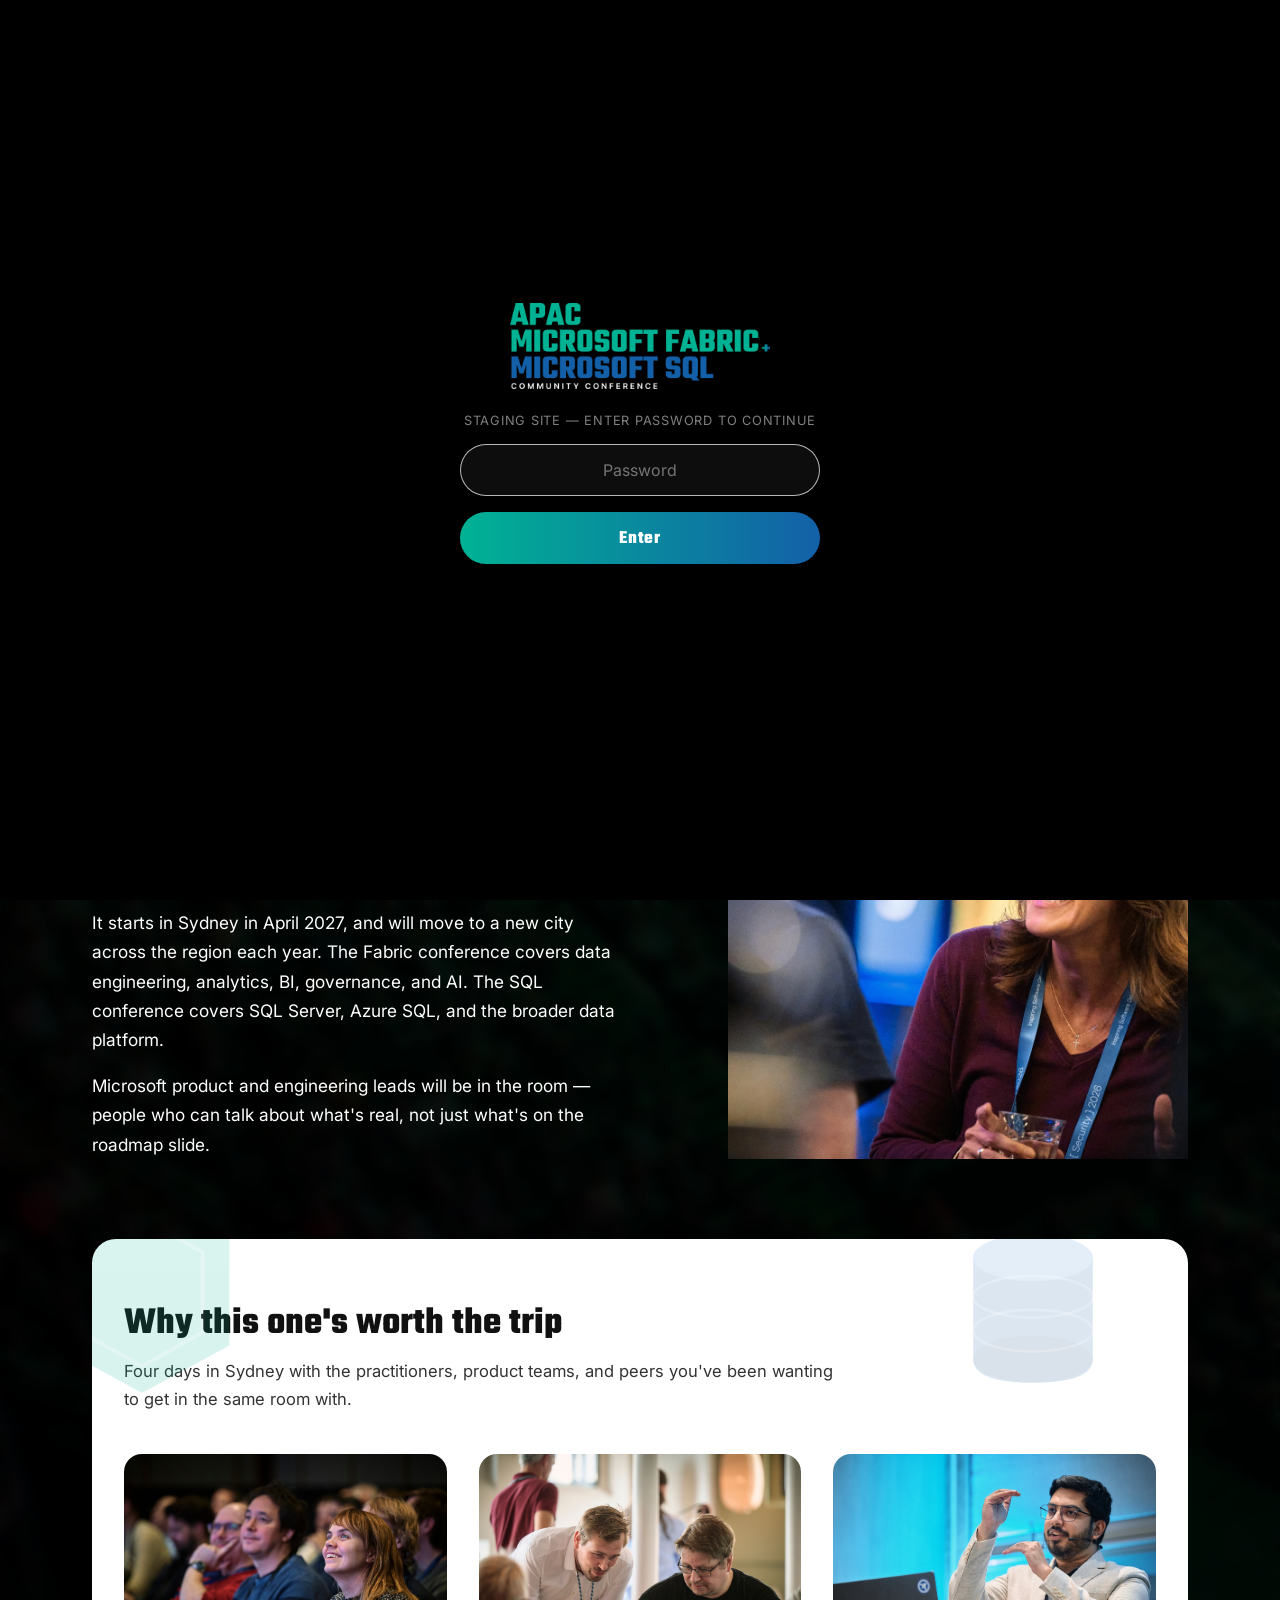
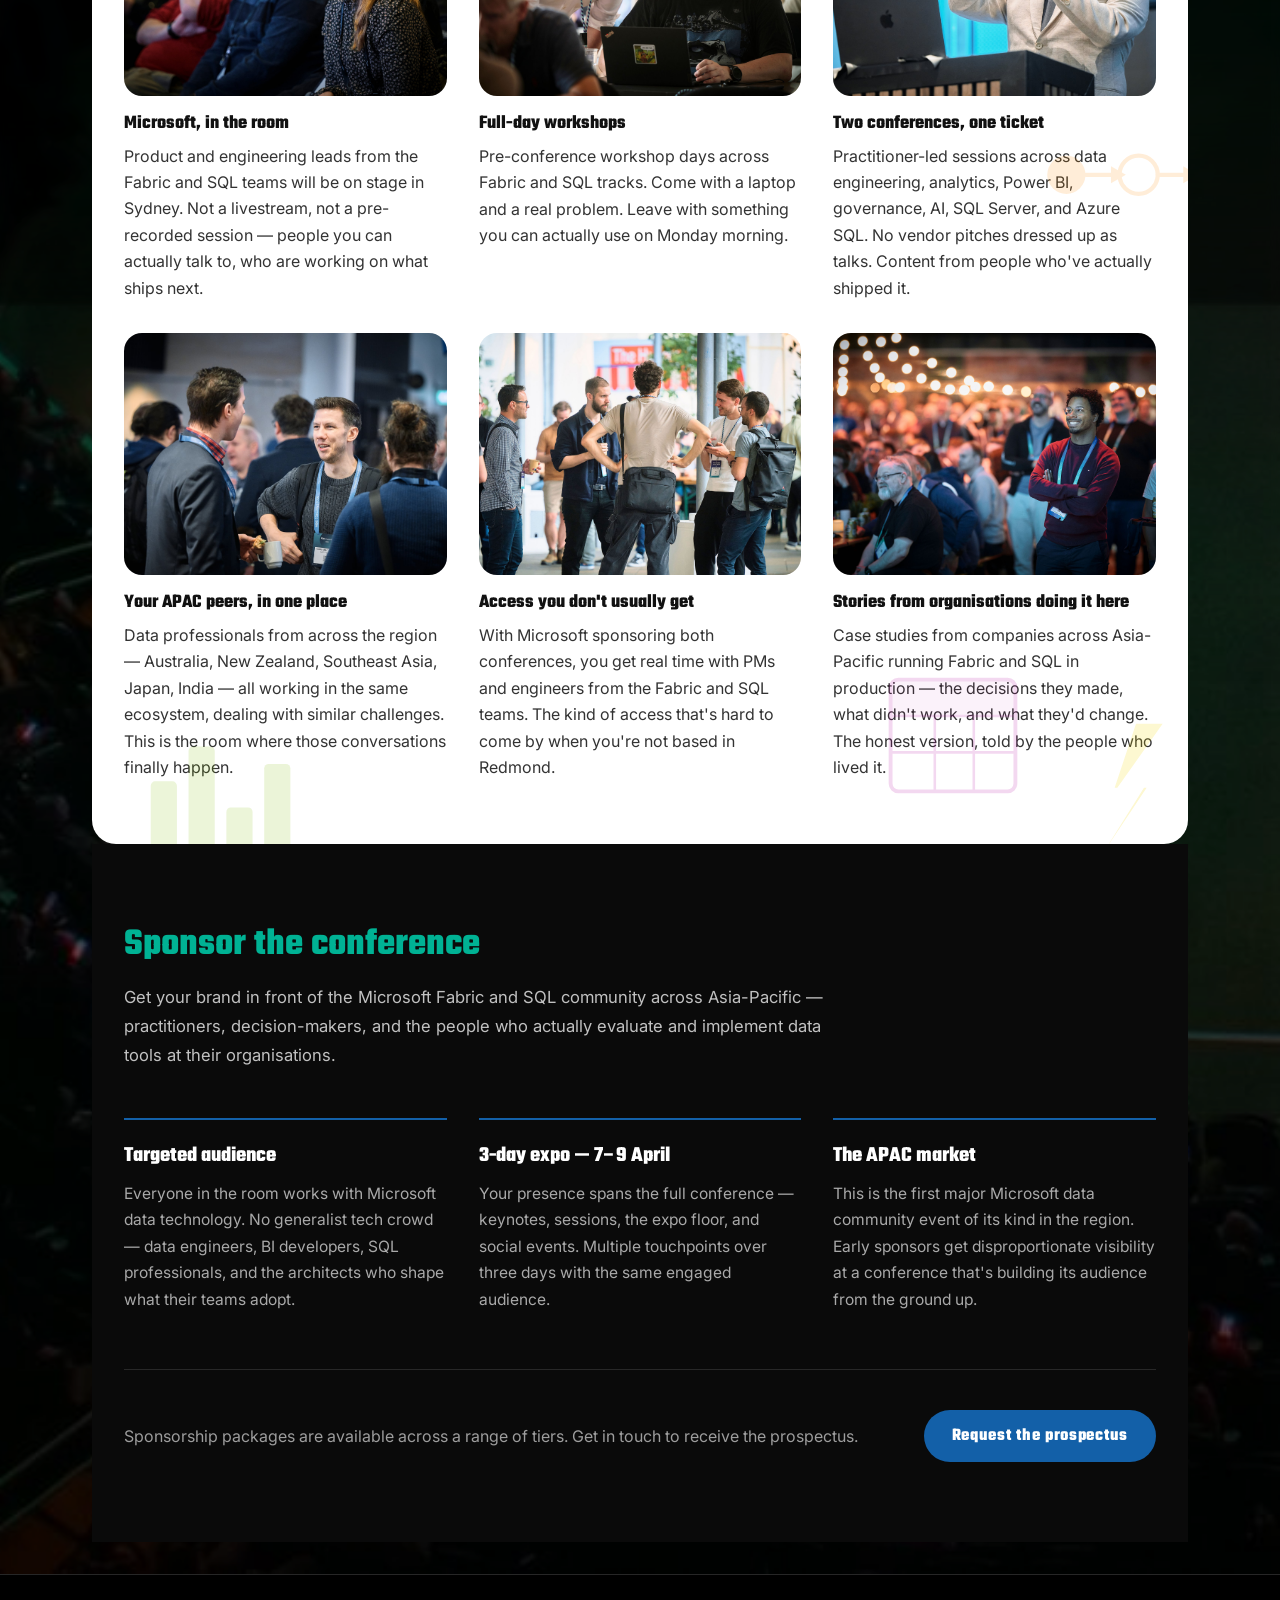
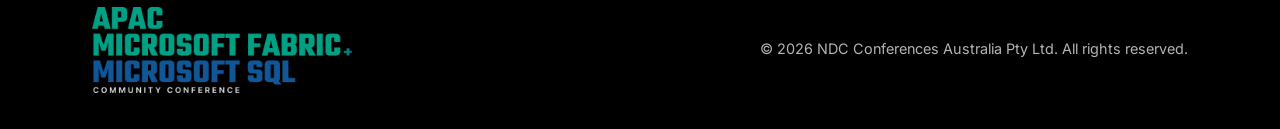
==== commit 13d3a4a6: "Update intro copy with new text split into four paragraphs Co-Authored-By: Claude Sonnet 4.6 <norepl" ====
--- a/index.html
+++ b/index.html
@@ -112,10 +112,16 @@
             <div class="fabcon-body">
               <div class="fabcon-text-content">
                 <p class="fabcon-text">
-                  For years, the biggest Microsoft data community events have been in the USA and Europe. If you work with Fabric or SQL in Asia-Pacific, you either flew a long way or you watched the recordings. This is the version that belongs here — built for this region, by the community that actually works in it. Not a vendor showcase. Not a product launch in disguise. A conference where data engineers, analysts, BI developers, and SQL professionals from across Asia-Pacific share what's actually working.
+                  For years, the biggest Microsoft data community events have been held in the USA or Europe. If you work with Fabric or SQL in Asia-Pacific, you either flew a long way or watched the recordings.
                 </p>
                 <p class="fabcon-text">
-                  It starts in Sydney at ICC Sydney in April 2027, then moves to a new city across the region each year. Four days in total — workshops on Tuesday 6 April, followed by three days of conference sessions from Wednesday 7 to Friday 9 April. The Fabric conference covers data engineering, analytics, BI, governance, and AI. The SQL conference runs alongside it, covering SQL Server, Azure SQL, and the broader data platform. One ticket covers both. Microsoft is on board and will have product and engineering leads in the room — people who can talk about what's real, not just what's on the roadmap slide.
+                  Now we bring you Microsoft Fabric &amp; SQL Community Conference APAC — a dual Fabric and SQL conference — created especially for the APAC region. Not a vendor showcase. Not a product launch in disguise. A conference where data engineers, analysts, BI developers, and SQL professionals from across Asia-Pacific share what's actually working.
+                </p>
+                <p class="fabcon-text">
+                  It starts in Sydney in April 2027, and will move to a new city across the region each year. The Fabric conference covers data engineering, analytics, BI, governance, and AI. The SQL conference covers SQL Server, Azure SQL, and the broader data platform.
+                </p>
+                <p class="fabcon-text">
+                  Microsoft product and engineering leads will be in the room — people who can talk about what's real, not just what's on the roadmap slide.
                 </p>
               </div>
 
--- a/css/main.css
+++ b/css/main.css
@@ -1 +1 @@
-body{margin:0;font-family:'Inter',Helvetica,Arial,sans-serif;color:#fff;background:#000}.visually-hidden{position:absolute;width:1px;height:1px;padding:0;margin:-1px;overflow:hidden;clip:rect(0,0,0,0);white-space:nowrap;border:0}.page-background{position:relative;min-height:100vh;background-image:url(../assets/fabconbackground.jpg);background-size:cover;background-position:center top;background-repeat:no-repeat;box-sizing:border-box;padding:5rem 2rem 2rem}.page-background::before{content:'';position:absolute;inset:0;backdrop-filter:blur(6px);-webkit-backdrop-filter:blur(6px);background:linear-gradient(to bottom,rgba(0,0,0,.72) 0%,rgba(0,0,0,.72) 50%,rgba(0,0,0,.35) 72%,rgba(0,0,0,.25) 100%);-webkit-mask-image:linear-gradient(to bottom,black 50%,transparent 72%);mask-image:linear-gradient(to bottom,black 50%,transparent 72%);z-index:0}.page-background::after{content:'';position:absolute;inset:0;background:rgba(0,0,0,.3);z-index:0}.page-content{position:relative;z-index:1;width:100%;max-width:1096px;margin:0 auto}.hero{width:100%;max-width:560px;text-align:left}.hero-logo{width:min(48vw,336px);height:auto;max-height:none;display:block;margin-bottom:20px}.hero-wordmark{display:flex;flex-direction:column;gap:.15em;margin-bottom:20px}.hero-wordmark-title{font-family:'Teko',sans-serif;font-size:clamp(1.9rem,4.5vw,3rem);font-weight:800;letter-spacing:.03em;line-height:1;color:#fff}.hero-wordmark-sub{font-family:'Inter',sans-serif;font-size:clamp(.85rem,1.8vw,1.1rem);font-weight:400;letter-spacing:.12em;text-transform:uppercase;color:rgba(255,255,255,.8)}.hero-sponsor{display:flex;align-items:center;gap:.6rem;margin-bottom:1.25rem}.hero-sponsor-label{font-family:'Inter',sans-serif;font-size:.75rem;font-weight:500;letter-spacing:.08em;text-transform:uppercase;color:rgba(255,255,255,.6)}.hero-sponsor-logo{height:20px;width:auto;opacity:.9}.hero-meta{width:min(60vw,420px);margin:0 0 2rem;font-size:clamp(1.2rem,2.4vw,1.5rem);font-weight:600;letter-spacing:.06em;text-transform:uppercase}.signup-intro{width:min(60vw,420px);margin:0 0 1rem;font-size:clamp(.95rem,1.4vw,1.1rem);letter-spacing:.04em}.signup-form{width:min(60vw,420px)}.signup-row{display:flex;gap:.75rem}.signup-input{flex:1;min-width:0;height:3.25rem;padding:0 1rem;border-radius:999px;border:1px solid rgba(255,255,255,.35);background:rgba(0,0,0,.45);color:#fff;font:inherit;box-sizing:border-box}.signup-input::placeholder{color:rgba(255,255,255,.75)}.signup-input:focus{outline:0;border-color:rgba(255,255,255,.75)}.signup-button{height:3.25rem;padding:0 1.5rem;border:0;border-radius:999px;color:#fff;font:inherit;font-weight:700;cursor:pointer;white-space:nowrap;background:linear-gradient(90deg,#00b294 0%,#1360a8 100%)}.signup-button:hover{filter:brightness(1.05)}.signup-button:focus{outline:rgba(255,255,255,.85) solid 2px;outline-offset:2px}.fabcon-section{width:100%;max-width:1096px;margin:4rem auto 0}.fabcon-content{text-align:left}.fabcon-title{margin:0 0 2rem;font-size:clamp(1.8rem,3vw,2.75rem);line-height:1.15;color:#78d3b9;font-weight:700}.fabcon-body{display:grid;grid-template-columns:minmax(0,1fr) minmax(320px,460px);gap:2.5rem;align-items:stretch}.fabcon-text-content{max-width:540px}.fabcon-subtitle{margin:0 0 1rem;font-size:clamp(1.15rem,2vw,1.5rem);line-height:1.2;color:#fff;font-weight:700}.fabcon-text{margin:0;font-size:clamp(1rem,1.35vw,1.125rem);line-height:1.7}.fabcon-image-wrap{width:100%;height:100%;display:flex}.fabcon-image{width:100%;height:100%;object-fit:cover;display:block}.reasons-section{margin-top:5rem;background-color:#fff;color:#111;border-radius:24px;position:relative;overflow:hidden}.reasons-inner{max-width:1096px;margin:0 auto;padding:4rem 2rem;box-sizing:border-box}.reasons-title{margin:0 0 .75rem;font-size:clamp(2rem,3vw,2.8rem);line-height:1.1;color:#111}.reasons-intro{max-width:720px;margin:0 0 2.5rem;font-size:clamp(1rem,1.3vw,1.125rem);line-height:1.7;color:#333}.reasons-grid{display:grid;grid-template-columns:repeat(3,minmax(0,1fr));gap:2rem}.reason-card{display:flex;flex-direction:column}.reason-image{width:100%;aspect-ratio:4/3;object-fit:cover;display:block;border-radius:18px;margin-bottom:1rem}.reason-title{margin:0 0 .5rem;font-size:1.2rem;line-height:1.2;color:#111}.reason-text{margin:0;font-size:1rem;line-height:1.65;color:#333}@media (min-width:1100px){.hero-logo,.hero-meta,.signup-form,.signup-intro{width:448px}}@media (max-width:960px){.fabcon-body{grid-template-columns:1fr;gap:1.75rem}.fabcon-image-wrap{order:2;height:auto}.fabcon-image{height:auto}.reasons-grid{grid-template-columns:repeat(2,minmax(0,1fr))}}@media (max-width:640px){.page-background{padding:3rem 1.25rem 1.25rem}.hero{max-width:100%}.hero-logo,.hero-meta,.signup-form,.signup-intro{width:100%}.hero-logo{margin-top:1.5rem;margin-bottom:20px;margin-left:0}.hero-wordmark{margin-top:1.5rem}.signup-intro{margin-top:.25rem;margin-bottom:.5rem;font-size:.8rem}.signup-row{flex-direction:column;gap:.6rem}.signup-form .signup-input{-webkit-appearance:none;appearance:none;width:100%;min-height:4rem;height:4rem;padding:0 1.2rem;font-size:1rem;line-height:normal;box-sizing:border-box}.signup-form .signup-button{width:100%;min-height:3rem;height:3rem;padding:0 1rem;font-size:.95rem;box-sizing:border-box}.fabcon-section{margin-top:3rem}.reasons-section{margin-top:3rem;border-radius:18px}.reasons-inner{padding:2.5rem 1.25rem}.reasons-intro{margin-bottom:2rem}.reasons-grid{grid-template-columns:1fr;gap:1.5rem}.reason-image{aspect-ratio:16/10}}.site-footer{border-top:1px solid rgba(255,255,255,.15)}.footer-inner{max-width:1096px;margin:0 auto;padding:2rem;display:flex;align-items:center;justify-content:space-between;gap:2rem}.footer-logo{width:260px;height:auto;opacity:.9}.footer-wordmark{display:flex;flex-direction:column;gap:.1em}.footer-wordmark-title{font-family:'Teko',sans-serif;font-size:1.1rem;font-weight:800;letter-spacing:.03em;line-height:1;color:#fff}.footer-wordmark-sub{font-family:'Inter',sans-serif;font-size:.65rem;font-weight:400;letter-spacing:.1em;text-transform:uppercase;color:rgba(255,255,255,.7)}.brand-fabcon{color:#00b294}.brand-sqlcon{color:#1360a8}.footer-text{margin:0 0 .5rem;font-size:.9rem;color:rgba(255,255,255,.7)}.footer-links{display:flex;gap:1.25rem}.footer-links a{font-size:.9rem;color:rgba(255,255,255,.7);text-decoration:none}.footer-links a:hover{color:#fff}#hubspot-form{width:min(60vw,420px)}#hubspot-form .hs-form{margin:0}#hubspot-form .hs-form-field{margin-bottom:.75rem}#hubspot-form .hs_email .input,#hubspot-form .input{margin:0}#hubspot-form input[type=email]{width:100%;min-width:0;height:3.25rem;padding:0 1rem;border-radius:999px;border:1px solid rgba(255,255,255,.35);background:rgba(0,0,0,.45);color:#fff;font:inherit;box-sizing:border-box}#hubspot-form input[type=email]::placeholder{color:rgba(255,255,255,.75)}#hubspot-form input[type=email]:focus{outline:0;border-color:rgba(255,255,255,.75)}#hubspot-form .hs-button,#hubspot-form input[type=submit]{height:3.25rem;padding:0 1.5rem;border:0;border-radius:999px;color:#fff;font:inherit;font-weight:700;cursor:pointer;white-space:nowrap;background:linear-gradient(90deg,#00b294 0%,#1360a8 100%)}#hubspot-form .actions{margin:0}@media (min-width:1100px){#hubspot-form{width:560px}}@media (max-width:640px){.footer-inner{flex-direction:column;align-items:flex-start;padding:2rem 1.25rem}.footer-logo{width:140px}#hubspot-form{width:100%}#hubspot-form input[type=email]{-webkit-appearance:none;appearance:none;min-height:4rem;height:4rem;padding:0 1.2rem;font-size:1rem}#hubspot-form .hs-button,#hubspot-form input[type=submit]{width:100%;min-height:3rem;height:3rem;padding:0 1rem;font-size:.95rem}}.hero-meta,.fabcon-title,.fabcon-subtitle,.reasons-title,.reason-title{font-family:'Teko',sans-serif}.signup-button,#hubspot-form .hs-button,#hubspot-form input[type=submit]{font-family:'Teko',sans-serif}.fabric-icon{position:absolute;pointer-events:none;opacity:.15;}.fabric-icon--hex{width:190px;top:-55px;left:-45px;}.fabric-icon--db{width:130px;top:-15px;right:90px;}.fabric-icon--chart{width:160px;bottom:-15px;left:50px;}.fabric-icon--pipeline{width:170px;top:42%;right:-25px;}.fabric-icon--table{width:130px;bottom:50px;right:170px;}.fabric-icon--spark{width:80px;bottom:-10px;right:20px;opacity:.18;}.page-background--short{min-height:0;padding-bottom:3rem}.pricing-section{background:#fff;color:#111;padding:4rem 2rem;box-sizing:border-box}.pricing-inner{max-width:1096px;margin:0 auto}.pricing-title{font-family:'Teko',sans-serif;font-size:clamp(2rem,3vw,2.8rem);line-height:1.1;color:#111;margin:0 0 .75rem}.pricing-intro{max-width:600px;margin:0 0 3rem;font-size:clamp(1rem,1.3vw,1.125rem);line-height:1.7;color:#555}.pricing-grid{display:grid;grid-template-columns:repeat(2,minmax(0,1fr));gap:2rem;margin-bottom:2rem}.pricing-card{border:2px solid #e5e5e5;border-radius:20px;overflow:hidden;display:flex;flex-direction:column}.pricing-card--featured{border-color:#00b294;border-width:2px}.pricing-card-badge{background:linear-gradient(90deg,#00b294 0%,#1360a8 100%);color:#fff;font-family:'Teko',sans-serif;font-size:.85rem;font-weight:700;letter-spacing:.08em;text-transform:uppercase;padding:.3rem .9rem;display:inline-block;border-radius:999px;margin-bottom:.75rem}.pricing-card-header{padding:1.75rem 1.75rem 1.25rem}.pricing-card-title{font-family:'Teko',sans-serif;font-size:clamp(1.4rem,2vw,1.8rem);font-weight:700;line-height:1.1;color:#111;margin:0 0 .4rem}.pricing-card-days{font-size:.875rem;color:#777;margin:0;letter-spacing:.03em}.pricing-card-body{padding:0 1.75rem 1.75rem;display:flex;flex-direction:column;flex:1}.pricing-tier{margin-bottom:1.25rem}.pricing-tier--earlybird .pricing-tier-label{color:#00b294;font-weight:700}.pricing-tier-label{display:block;font-size:.75rem;font-weight:600;letter-spacing:.08em;text-transform:uppercase;color:#999;margin-bottom:.2rem}.pricing-amount{display:flex;align-items:baseline;gap:.1rem}.pricing-currency{font-family:'Teko',sans-serif;font-size:1.4rem;font-weight:700;color:#111;line-height:1}.pricing-number{font-family:'Teko',sans-serif;font-size:clamp(2.6rem,4vw,3.4rem);font-weight:700;color:#111;line-height:1}.pricing-amount--regular .pricing-currency,.pricing-amount--regular .pricing-number{color:#999;font-size:1.6rem}.pricing-amount--regular .pricing-currency{font-size:1rem}.pricing-includes{margin:1.25rem 0 1.75rem;padding:0 0 0 1.1rem;list-style:disc}.pricing-includes li{font-size:.95rem;line-height:1.6;color:#444;margin-bottom:.3rem}.pricing-button{display:block;text-align:center;height:3.25rem;line-height:3.25rem;border-radius:999px;background:linear-gradient(90deg,#00b294 0%,#1360a8 100%);color:#fff;font-family:'Teko',sans-serif;font-size:1.1rem;font-weight:700;letter-spacing:.04em;text-decoration:none;margin-top:auto;transition:filter .15s}.pricing-button:hover{filter:brightness(1.08)}.pricing-note{font-size:.9rem;color:#777;line-height:1.65}.pricing-note a{color:#1360a8;text-decoration:none}.pricing-note a:hover{text-decoration:underline}.pricing-on-sale{margin:auto 0 0;padding:.85rem 1rem;border-radius:10px;background:#f5f5f5;color:#777;font-size:.95rem;font-weight:600;text-align:center;letter-spacing:.03em}.sponsor-section{background:#0a0a0a;padding:5rem 2rem;box-sizing:border-box}.sponsor-inner{max-width:1096px;margin:0 auto}.sponsor-header{max-width:720px;margin-bottom:3rem}.sponsor-title{font-family:'Teko',sans-serif;font-size:clamp(2rem,3vw,2.8rem);line-height:1.1;color:#00b294;margin:0 0 1rem}.sponsor-intro{font-size:clamp(1rem,1.3vw,1.125rem);line-height:1.75;color:rgba(255,255,255,.75);margin:0}.sponsor-grid{display:grid;grid-template-columns:repeat(3,minmax(0,1fr));gap:2rem;margin-bottom:3.5rem}.sponsor-card{border-top:2px solid #1360a8;padding-top:1.25rem}.sponsor-card-title{font-family:'Teko',sans-serif;font-size:1.35rem;font-weight:700;color:#fff;margin:0 0 .6rem}.sponsor-card-text{font-size:.975rem;line-height:1.7;color:rgba(255,255,255,.65);margin:0}.sponsor-cta{display:flex;align-items:center;gap:2rem;flex-wrap:wrap;border-top:1px solid rgba(255,255,255,.12);padding-top:2.5rem}.sponsor-cta-text{margin:0;font-size:1rem;color:rgba(255,255,255,.6);flex:1;min-width:200px}.sponsor-button{display:inline-block;height:3.25rem;line-height:3.25rem;padding:0 1.75rem;border-radius:999px;background:#1360a8;color:#fff;font-family:'Teko',sans-serif;font-size:1.1rem;font-weight:700;letter-spacing:.04em;text-decoration:none;white-space:nowrap}.sponsor-button:hover{background:#1a75c8}@media (max-width:960px){.sponsor-grid{grid-template-columns:repeat(2,minmax(0,1fr))}}@media (max-width:640px){.sponsor-section{padding:3rem 1.25rem}.sponsor-grid{grid-template-columns:1fr}.sponsor-cta{flex-direction:column;align-items:flex-start;gap:1.25rem}}.tickets-button{display:inline-block;margin-bottom:1.5rem;height:3.25rem;line-height:3.25rem;padding:0 1.75rem;border-radius:999px;background:linear-gradient(90deg,#00b294 0%,#1360a8 100%);color:#fff;font-family:'Teko',sans-serif;font-size:1.1rem;font-weight:700;letter-spacing:.04em;text-decoration:none;white-space:nowrap}.tickets-button:hover{filter:brightness(1.08)}@media (max-width:680px){.pricing-grid{grid-template-columns:1fr}.pricing-card-badge{font-size:.8rem;padding:.25rem .75rem}}+body{margin:0;font-family:'Inter',Helvetica,Arial,sans-serif;color:#fff;background:#000}.visually-hidden{position:absolute;width:1px;height:1px;padding:0;margin:-1px;overflow:hidden;clip:rect(0,0,0,0);white-space:nowrap;border:0}.page-background{position:relative;min-height:100vh;background-image:url(../assets/fabconbackground.jpg);background-size:cover;background-position:center top;background-repeat:no-repeat;box-sizing:border-box;padding:5rem 2rem 2rem}.page-background::before{content:'';position:absolute;inset:0;backdrop-filter:blur(6px);-webkit-backdrop-filter:blur(6px);background:linear-gradient(to bottom,rgba(0,0,0,.72) 0%,rgba(0,0,0,.72) 50%,rgba(0,0,0,.35) 72%,rgba(0,0,0,.25) 100%);-webkit-mask-image:linear-gradient(to bottom,black 50%,transparent 72%);mask-image:linear-gradient(to bottom,black 50%,transparent 72%);z-index:0}.page-background::after{content:'';position:absolute;inset:0;background:rgba(0,0,0,.3);z-index:0}.page-content{position:relative;z-index:1;width:100%;max-width:1096px;margin:0 auto}.hero{width:100%;max-width:560px;text-align:left}.hero-logo{width:min(48vw,336px);height:auto;max-height:none;display:block;margin-bottom:20px}.hero-wordmark{display:flex;flex-direction:column;gap:.15em;margin-bottom:20px}.hero-wordmark-title{font-family:'Teko',sans-serif;font-size:clamp(1.9rem,4.5vw,3rem);font-weight:800;letter-spacing:.03em;line-height:1;color:#fff}.hero-wordmark-sub{font-family:'Inter',sans-serif;font-size:clamp(.85rem,1.8vw,1.1rem);font-weight:400;letter-spacing:.12em;text-transform:uppercase;color:rgba(255,255,255,.8)}.hero-sponsor{display:flex;align-items:center;gap:.6rem;margin-bottom:1.25rem}.hero-sponsor-label{font-family:'Inter',sans-serif;font-size:.75rem;font-weight:500;letter-spacing:.08em;text-transform:uppercase;color:rgba(255,255,255,.6)}.hero-sponsor-logo{height:20px;width:auto;opacity:.9}.hero-meta{width:min(60vw,420px);margin:0 0 2rem;font-size:clamp(1.2rem,2.4vw,1.5rem);font-weight:600;letter-spacing:.06em;text-transform:uppercase}.signup-intro{width:min(60vw,420px);margin:0 0 1rem;font-size:clamp(.95rem,1.4vw,1.1rem);letter-spacing:.04em}.signup-form{width:min(60vw,420px)}.signup-row{display:flex;gap:.75rem}.signup-input{flex:1;min-width:0;height:3.25rem;padding:0 1rem;border-radius:999px;border:1px solid rgba(255,255,255,.35);background:rgba(0,0,0,.45);color:#fff;font:inherit;box-sizing:border-box}.signup-input::placeholder{color:rgba(255,255,255,.75)}.signup-input:focus{outline:0;border-color:rgba(255,255,255,.75)}.signup-button{height:3.25rem;padding:0 1.5rem;border:0;border-radius:999px;color:#fff;font:inherit;font-weight:700;cursor:pointer;white-space:nowrap;background:linear-gradient(90deg,#00b294 0%,#1360a8 100%)}.signup-button:hover{filter:brightness(1.05)}.signup-button:focus{outline:rgba(255,255,255,.85) solid 2px;outline-offset:2px}.fabcon-section{width:100%;max-width:1096px;margin:4rem auto 0}.fabcon-content{text-align:left}.fabcon-title{margin:0 0 2rem;font-size:clamp(1.8rem,3vw,2.75rem);line-height:1.15;color:#78d3b9;font-weight:700}.fabcon-body{display:grid;grid-template-columns:minmax(0,1fr) minmax(320px,460px);gap:2.5rem;align-items:stretch}.fabcon-text-content{max-width:540px}.fabcon-subtitle{margin:0 0 1rem;font-size:clamp(1.15rem,2vw,1.5rem);line-height:1.2;color:#fff;font-weight:700}.fabcon-text{margin:0 0 1rem;font-size:clamp(1rem,1.35vw,1.125rem);line-height:1.7}.fabcon-text:last-child{margin-bottom:0}.fabcon-image-wrap{width:100%;height:100%;display:flex}.fabcon-image{width:100%;height:100%;object-fit:cover;display:block}.reasons-section{margin-top:5rem;background-color:#fff;color:#111;border-radius:24px;position:relative;overflow:hidden}.reasons-inner{max-width:1096px;margin:0 auto;padding:4rem 2rem;box-sizing:border-box}.reasons-title{margin:0 0 .75rem;font-size:clamp(2rem,3vw,2.8rem);line-height:1.1;color:#111}.reasons-intro{max-width:720px;margin:0 0 2.5rem;font-size:clamp(1rem,1.3vw,1.125rem);line-height:1.7;color:#333}.reasons-grid{display:grid;grid-template-columns:repeat(3,minmax(0,1fr));gap:2rem}.reason-card{display:flex;flex-direction:column}.reason-image{width:100%;aspect-ratio:4/3;object-fit:cover;display:block;border-radius:18px;margin-bottom:1rem}.reason-title{margin:0 0 .5rem;font-size:1.2rem;line-height:1.2;color:#111}.reason-text{margin:0;font-size:1rem;line-height:1.65;color:#333}@media (min-width:1100px){.hero-logo,.hero-meta,.signup-form,.signup-intro{width:448px}}@media (max-width:960px){.fabcon-body{grid-template-columns:1fr;gap:1.75rem}.fabcon-image-wrap{order:2;height:auto}.fabcon-image{height:auto}.reasons-grid{grid-template-columns:repeat(2,minmax(0,1fr))}}@media (max-width:640px){.page-background{padding:3rem 1.25rem 1.25rem}.hero{max-width:100%}.hero-logo,.hero-meta,.signup-form,.signup-intro{width:100%}.hero-logo{margin-top:1.5rem;margin-bottom:20px;margin-left:0}.hero-wordmark{margin-top:1.5rem}.signup-intro{margin-top:.25rem;margin-bottom:.5rem;font-size:.8rem}.signup-row{flex-direction:column;gap:.6rem}.signup-form .signup-input{-webkit-appearance:none;appearance:none;width:100%;min-height:4rem;height:4rem;padding:0 1.2rem;font-size:1rem;line-height:normal;box-sizing:border-box}.signup-form .signup-button{width:100%;min-height:3rem;height:3rem;padding:0 1rem;font-size:.95rem;box-sizing:border-box}.fabcon-section{margin-top:3rem}.reasons-section{margin-top:3rem;border-radius:18px}.reasons-inner{padding:2.5rem 1.25rem}.reasons-intro{margin-bottom:2rem}.reasons-grid{grid-template-columns:1fr;gap:1.5rem}.reason-image{aspect-ratio:16/10}}.site-footer{border-top:1px solid rgba(255,255,255,.15)}.footer-inner{max-width:1096px;margin:0 auto;padding:2rem;display:flex;align-items:center;justify-content:space-between;gap:2rem}.footer-logo{width:260px;height:auto;opacity:.9}.footer-wordmark{display:flex;flex-direction:column;gap:.1em}.footer-wordmark-title{font-family:'Teko',sans-serif;font-size:1.1rem;font-weight:800;letter-spacing:.03em;line-height:1;color:#fff}.footer-wordmark-sub{font-family:'Inter',sans-serif;font-size:.65rem;font-weight:400;letter-spacing:.1em;text-transform:uppercase;color:rgba(255,255,255,.7)}.brand-fabcon{color:#00b294}.brand-sqlcon{color:#1360a8}.footer-text{margin:0 0 .5rem;font-size:.9rem;color:rgba(255,255,255,.7)}.footer-links{display:flex;gap:1.25rem}.footer-links a{font-size:.9rem;color:rgba(255,255,255,.7);text-decoration:none}.footer-links a:hover{color:#fff}#hubspot-form{width:min(60vw,420px)}#hubspot-form .hs-form{margin:0}#hubspot-form .hs-form-field{margin-bottom:.75rem}#hubspot-form .hs_email .input,#hubspot-form .input{margin:0}#hubspot-form input[type=email]{width:100%;min-width:0;height:3.25rem;padding:0 1rem;border-radius:999px;border:1px solid rgba(255,255,255,.35);background:rgba(0,0,0,.45);color:#fff;font:inherit;box-sizing:border-box}#hubspot-form input[type=email]::placeholder{color:rgba(255,255,255,.75)}#hubspot-form input[type=email]:focus{outline:0;border-color:rgba(255,255,255,.75)}#hubspot-form .hs-button,#hubspot-form input[type=submit]{height:3.25rem;padding:0 1.5rem;border:0;border-radius:999px;color:#fff;font:inherit;font-weight:700;cursor:pointer;white-space:nowrap;background:linear-gradient(90deg,#00b294 0%,#1360a8 100%)}#hubspot-form .actions{margin:0}@media (min-width:1100px){#hubspot-form{width:560px}}@media (max-width:640px){.footer-inner{flex-direction:column;align-items:flex-start;padding:2rem 1.25rem}.footer-logo{width:140px}#hubspot-form{width:100%}#hubspot-form input[type=email]{-webkit-appearance:none;appearance:none;min-height:4rem;height:4rem;padding:0 1.2rem;font-size:1rem}#hubspot-form .hs-button,#hubspot-form input[type=submit]{width:100%;min-height:3rem;height:3rem;padding:0 1rem;font-size:.95rem}}.hero-meta,.fabcon-title,.fabcon-subtitle,.reasons-title,.reason-title{font-family:'Teko',sans-serif}.signup-button,#hubspot-form .hs-button,#hubspot-form input[type=submit]{font-family:'Teko',sans-serif}.fabric-icon{position:absolute;pointer-events:none;opacity:.15;}.fabric-icon--hex{width:190px;top:-55px;left:-45px;}.fabric-icon--db{width:130px;top:-15px;right:90px;}.fabric-icon--chart{width:160px;bottom:-15px;left:50px;}.fabric-icon--pipeline{width:170px;top:42%;right:-25px;}.fabric-icon--table{width:130px;bottom:50px;right:170px;}.fabric-icon--spark{width:80px;bottom:-10px;right:20px;opacity:.18;}.page-background--short{min-height:0;padding-bottom:3rem}.pricing-section{background:#fff;color:#111;padding:4rem 2rem;box-sizing:border-box}.pricing-inner{max-width:1096px;margin:0 auto}.pricing-title{font-family:'Teko',sans-serif;font-size:clamp(2rem,3vw,2.8rem);line-height:1.1;color:#111;margin:0 0 .75rem}.pricing-intro{max-width:600px;margin:0 0 3rem;font-size:clamp(1rem,1.3vw,1.125rem);line-height:1.7;color:#555}.pricing-grid{display:grid;grid-template-columns:repeat(2,minmax(0,1fr));gap:2rem;margin-bottom:2rem}.pricing-card{border:2px solid #e5e5e5;border-radius:20px;overflow:hidden;display:flex;flex-direction:column}.pricing-card--featured{border-color:#00b294;border-width:2px}.pricing-card-badge{background:linear-gradient(90deg,#00b294 0%,#1360a8 100%);color:#fff;font-family:'Teko',sans-serif;font-size:.85rem;font-weight:700;letter-spacing:.08em;text-transform:uppercase;padding:.3rem .9rem;display:inline-block;border-radius:999px;margin-bottom:.75rem}.pricing-card-header{padding:1.75rem 1.75rem 1.25rem}.pricing-card-title{font-family:'Teko',sans-serif;font-size:clamp(1.4rem,2vw,1.8rem);font-weight:700;line-height:1.1;color:#111;margin:0 0 .4rem}.pricing-card-days{font-size:.875rem;color:#777;margin:0;letter-spacing:.03em}.pricing-card-body{padding:0 1.75rem 1.75rem;display:flex;flex-direction:column;flex:1}.pricing-tier{margin-bottom:1.25rem}.pricing-tier--earlybird .pricing-tier-label{color:#00b294;font-weight:700}.pricing-tier-label{display:block;font-size:.75rem;font-weight:600;letter-spacing:.08em;text-transform:uppercase;color:#999;margin-bottom:.2rem}.pricing-amount{display:flex;align-items:baseline;gap:.1rem}.pricing-currency{font-family:'Teko',sans-serif;font-size:1.4rem;font-weight:700;color:#111;line-height:1}.pricing-number{font-family:'Teko',sans-serif;font-size:clamp(2.6rem,4vw,3.4rem);font-weight:700;color:#111;line-height:1}.pricing-amount--regular .pricing-currency,.pricing-amount--regular .pricing-number{color:#999;font-size:1.6rem}.pricing-amount--regular .pricing-currency{font-size:1rem}.pricing-includes{margin:1.25rem 0 1.75rem;padding:0 0 0 1.1rem;list-style:disc}.pricing-includes li{font-size:.95rem;line-height:1.6;color:#444;margin-bottom:.3rem}.pricing-button{display:block;text-align:center;height:3.25rem;line-height:3.25rem;border-radius:999px;background:linear-gradient(90deg,#00b294 0%,#1360a8 100%);color:#fff;font-family:'Teko',sans-serif;font-size:1.1rem;font-weight:700;letter-spacing:.04em;text-decoration:none;margin-top:auto;transition:filter .15s}.pricing-button:hover{filter:brightness(1.08)}.pricing-note{font-size:.9rem;color:#777;line-height:1.65}.pricing-note a{color:#1360a8;text-decoration:none}.pricing-note a:hover{text-decoration:underline}.pricing-on-sale{margin:auto 0 0;padding:.85rem 1rem;border-radius:10px;background:#f5f5f5;color:#777;font-size:.95rem;font-weight:600;text-align:center;letter-spacing:.03em}.sponsor-section{background:#0a0a0a;padding:5rem 2rem;box-sizing:border-box}.sponsor-inner{max-width:1096px;margin:0 auto}.sponsor-header{max-width:720px;margin-bottom:3rem}.sponsor-title{font-family:'Teko',sans-serif;font-size:clamp(2rem,3vw,2.8rem);line-height:1.1;color:#00b294;margin:0 0 1rem}.sponsor-intro{font-size:clamp(1rem,1.3vw,1.125rem);line-height:1.75;color:rgba(255,255,255,.75);margin:0}.sponsor-grid{display:grid;grid-template-columns:repeat(3,minmax(0,1fr));gap:2rem;margin-bottom:3.5rem}.sponsor-card{border-top:2px solid #1360a8;padding-top:1.25rem}.sponsor-card-title{font-family:'Teko',sans-serif;font-size:1.35rem;font-weight:700;color:#fff;margin:0 0 .6rem}.sponsor-card-text{font-size:.975rem;line-height:1.7;color:rgba(255,255,255,.65);margin:0}.sponsor-cta{display:flex;align-items:center;gap:2rem;flex-wrap:wrap;border-top:1px solid rgba(255,255,255,.12);padding-top:2.5rem}.sponsor-cta-text{margin:0;font-size:1rem;color:rgba(255,255,255,.6);flex:1;min-width:200px}.sponsor-button{display:inline-block;height:3.25rem;line-height:3.25rem;padding:0 1.75rem;border-radius:999px;background:#1360a8;color:#fff;font-family:'Teko',sans-serif;font-size:1.1rem;font-weight:700;letter-spacing:.04em;text-decoration:none;white-space:nowrap}.sponsor-button:hover{background:#1a75c8}@media (max-width:960px){.sponsor-grid{grid-template-columns:repeat(2,minmax(0,1fr))}}@media (max-width:640px){.sponsor-section{padding:3rem 1.25rem}.sponsor-grid{grid-template-columns:1fr}.sponsor-cta{flex-direction:column;align-items:flex-start;gap:1.25rem}}.tickets-button{display:inline-block;margin-bottom:1.5rem;height:3.25rem;line-height:3.25rem;padding:0 1.75rem;border-radius:999px;background:linear-gradient(90deg,#00b294 0%,#1360a8 100%);color:#fff;font-family:'Teko',sans-serif;font-size:1.1rem;font-weight:700;letter-spacing:.04em;text-decoration:none;white-space:nowrap}.tickets-button:hover{filter:brightness(1.08)}@media (max-width:680px){.pricing-grid{grid-template-columns:1fr}.pricing-card-badge{font-size:.8rem;padding:.25rem .75rem}}
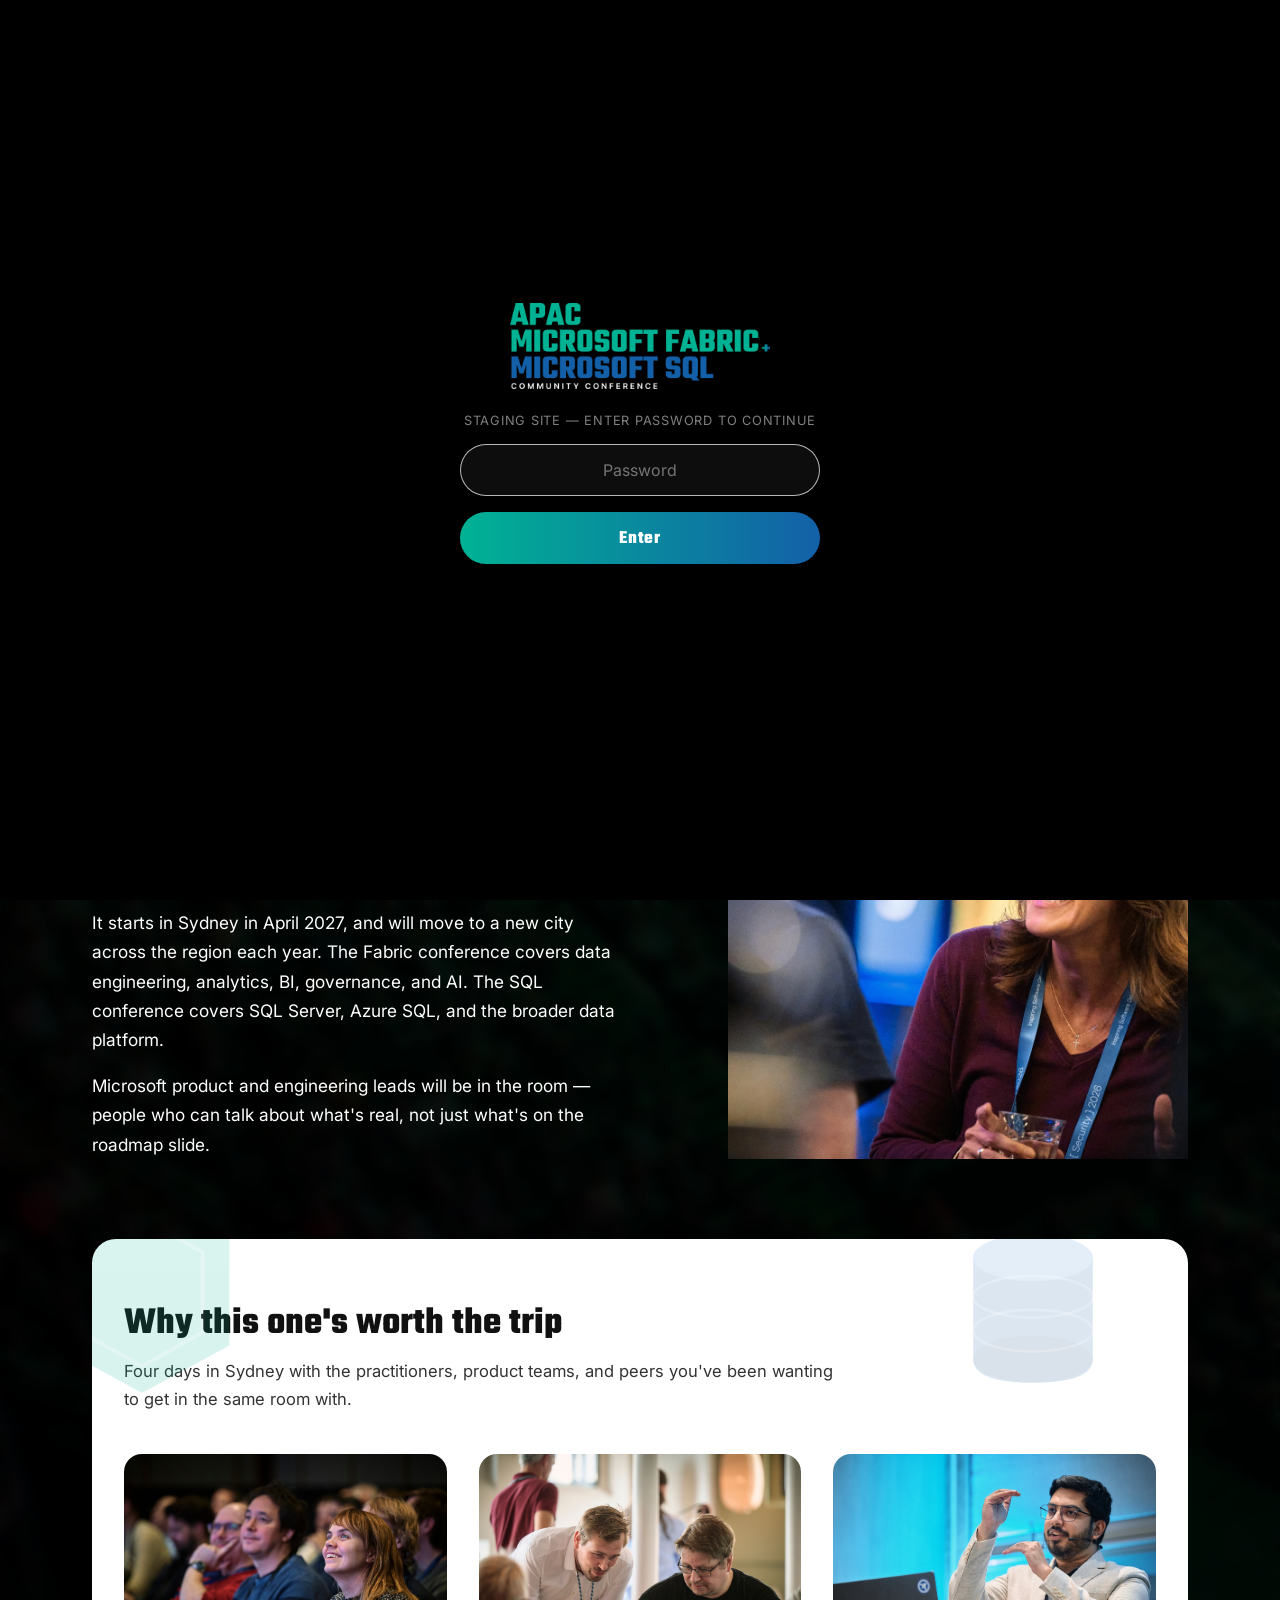
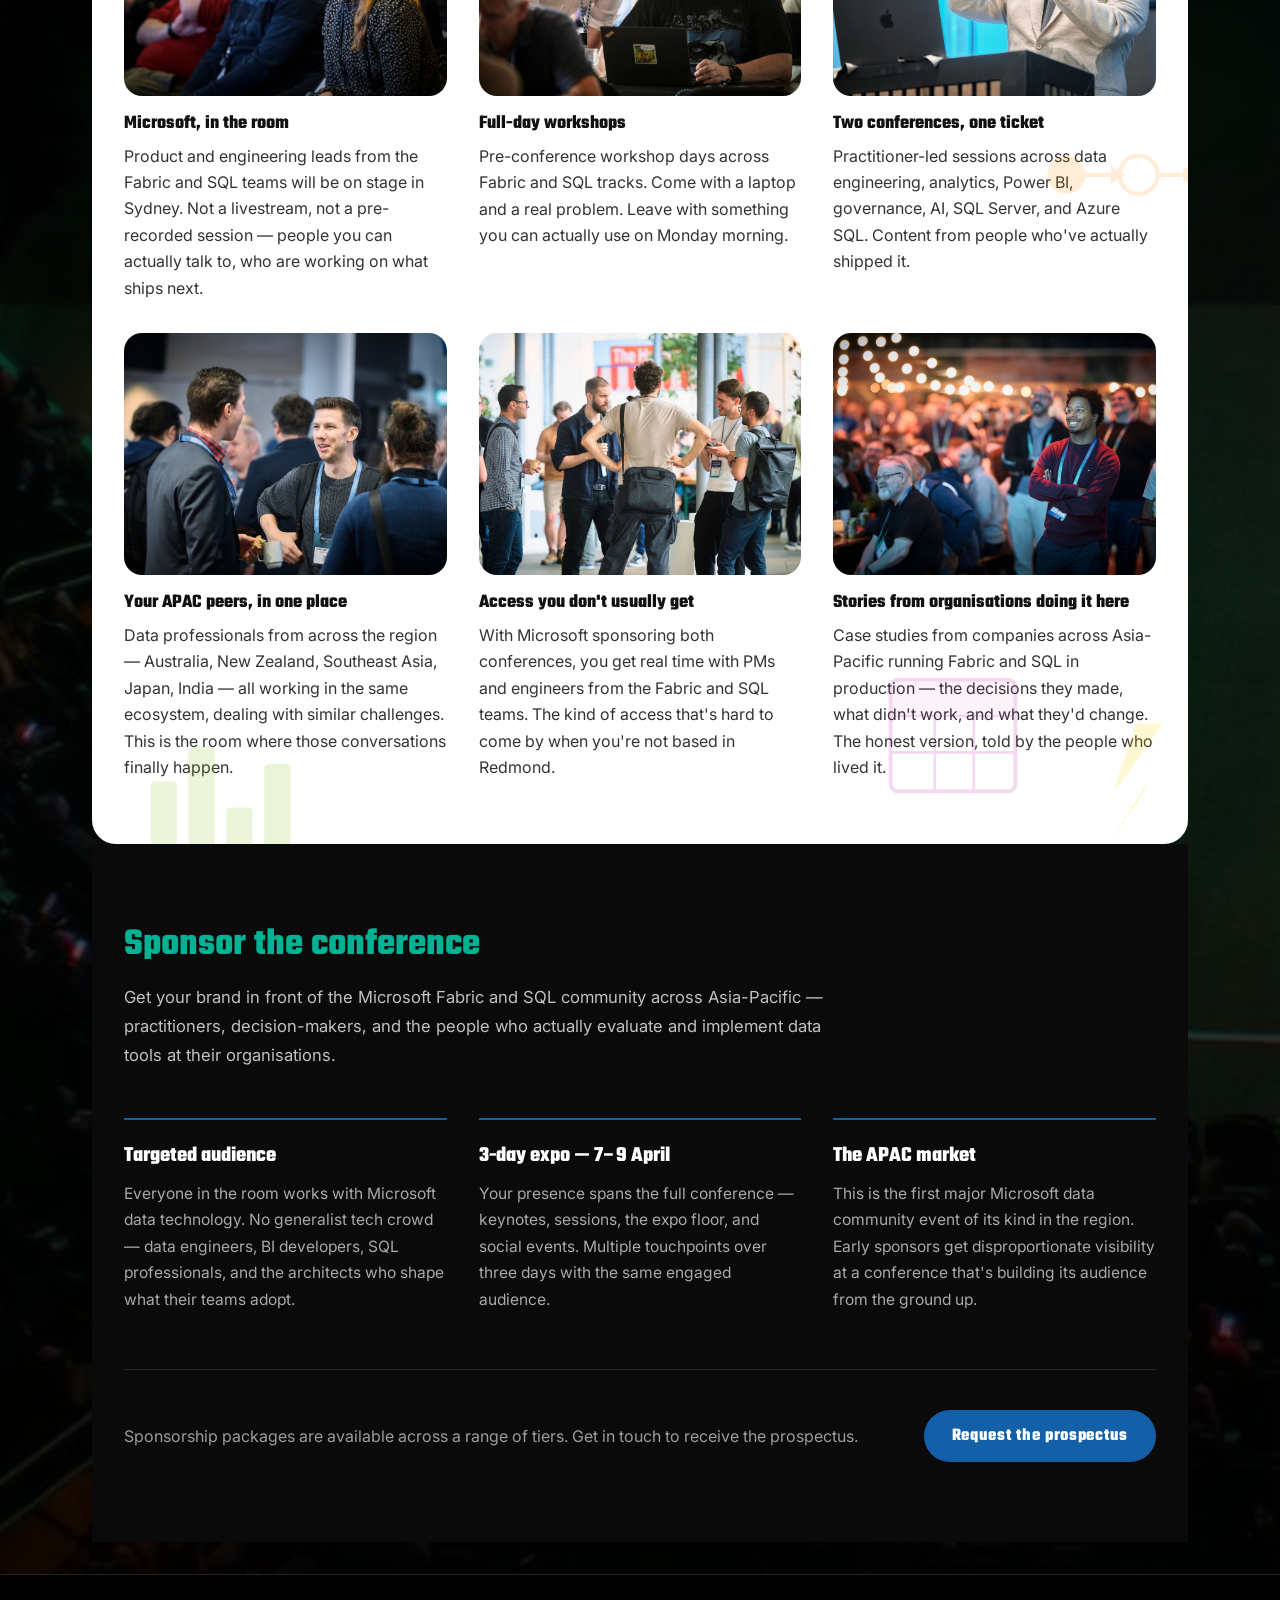
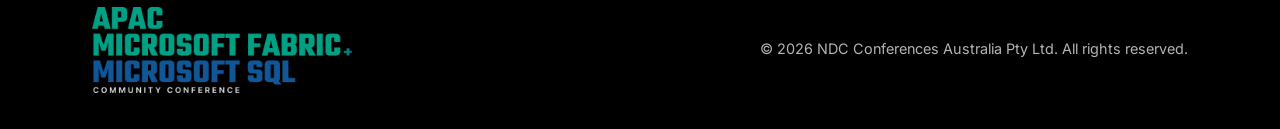
==== commit d1221e37: "Remove 'No vendor pitches dressed up as talks' from sessions card Co-Authored-By: Claude Sonnet 4.6 " ====
--- a/index.html
+++ b/index.html
@@ -115,7 +115,7 @@
                   For years, the biggest Microsoft data community events have been held in the USA or Europe. If you work with Fabric or SQL in Asia-Pacific, you either flew a long way or watched the recordings.
                 </p>
                 <p class="fabcon-text">
-                  Now we bring you Microsoft Fabric &amp; SQL Community Conference APAC — a dual Fabric and SQL conference — created especially for the APAC region. Not a vendor showcase. Not a product launch in disguise. A conference where data engineers, analysts, BI developers, and SQL professionals from across Asia-Pacific share what's actually working.
+                  Now we bring you the Microsoft Fabric &amp; SQL Community Conference APAC — a dual Fabric and SQL conference — created especially for the APAC region. Not a vendor showcase. Not a product launch in disguise. A conference where data engineers, analysts, BI developers, and SQL professionals from across Asia-Pacific share what's actually working.
                 </p>
                 <p class="fabcon-text">
                   It starts in Sydney in April 2027, and will move to a new city across the region each year. The Fabric conference covers data engineering, analytics, BI, governance, and AI. The SQL conference covers SQL Server, Azure SQL, and the broader data platform.
@@ -226,7 +226,7 @@
         />
         <h3 class="reason-title">Two conferences, one ticket</h3>
         <p class="reason-text">
-          Practitioner-led sessions across data engineering, analytics, Power BI, governance, AI, SQL Server, and Azure SQL. No vendor pitches dressed up as talks. Content from people who've actually shipped it.
+          Practitioner-led sessions across data engineering, analytics, Power BI, governance, AI, SQL Server, and Azure SQL. Content from people who've actually shipped it.
         </p>
       </article>
 
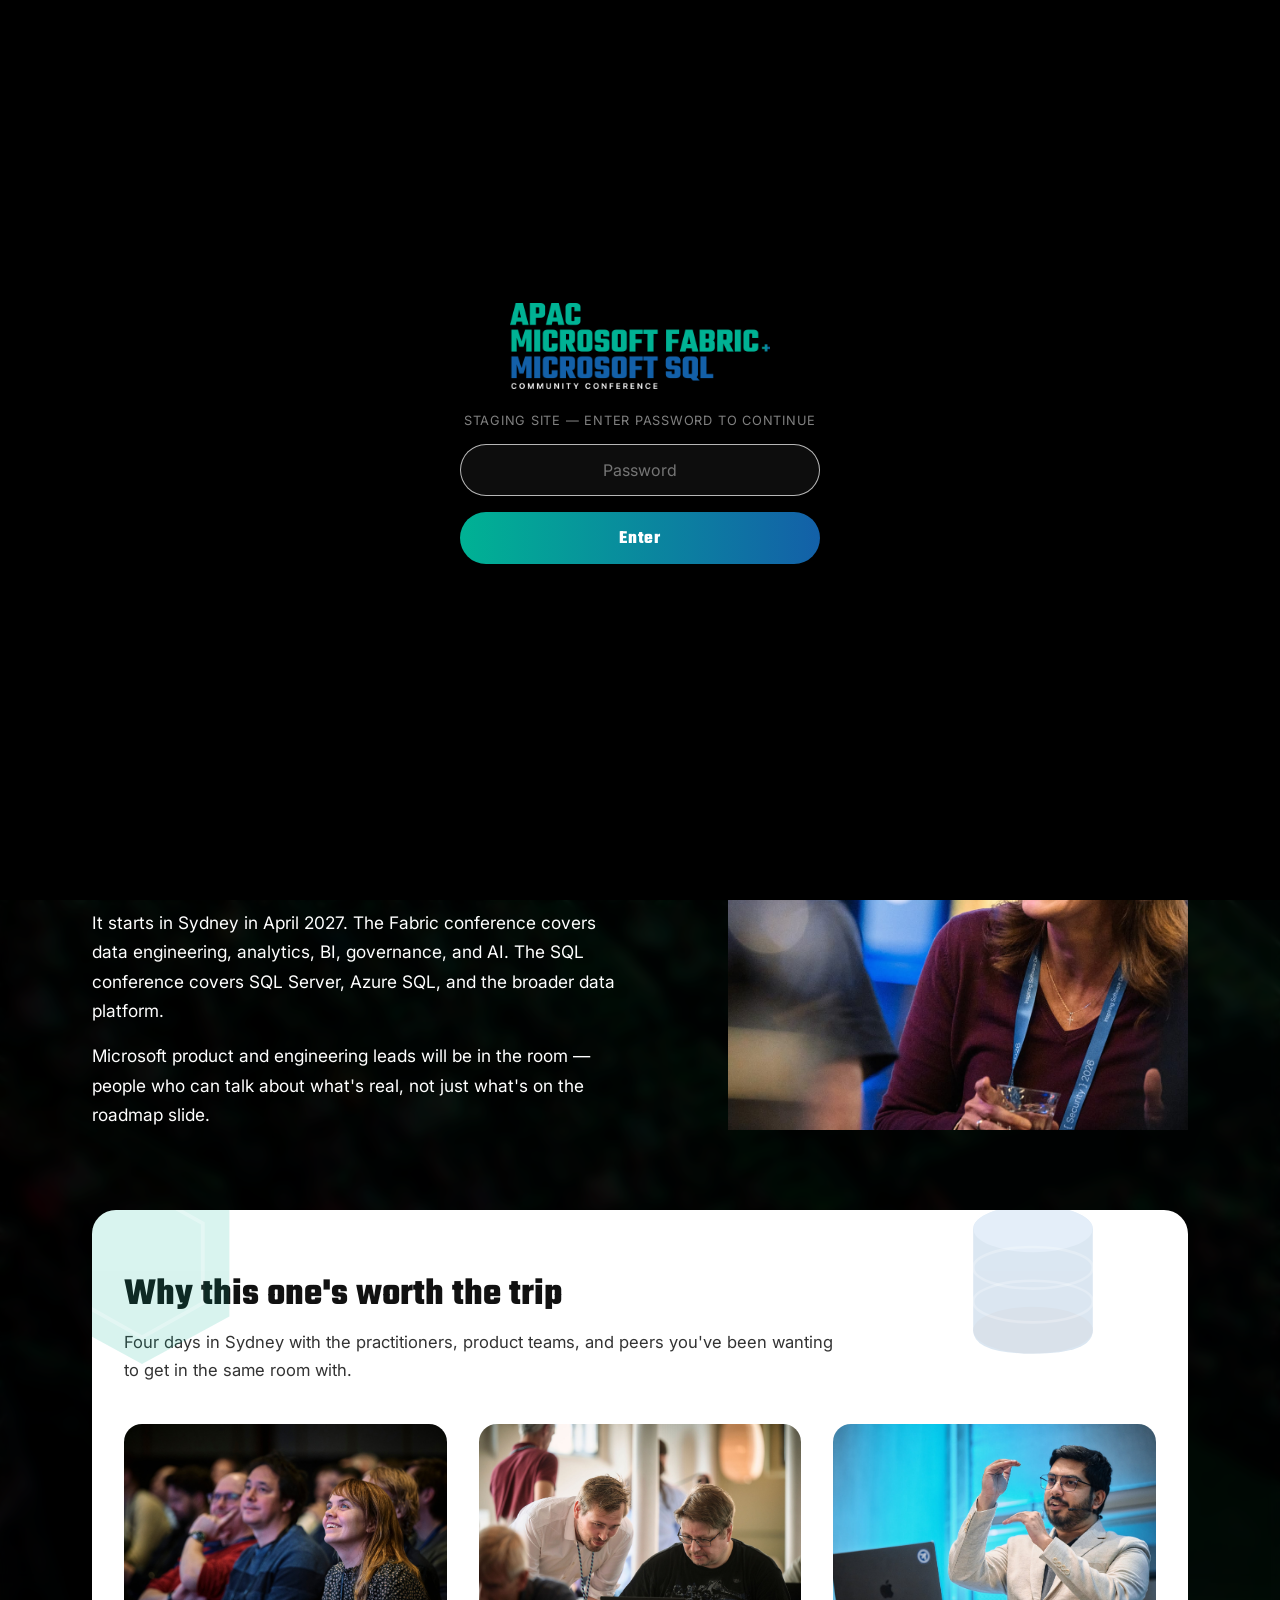
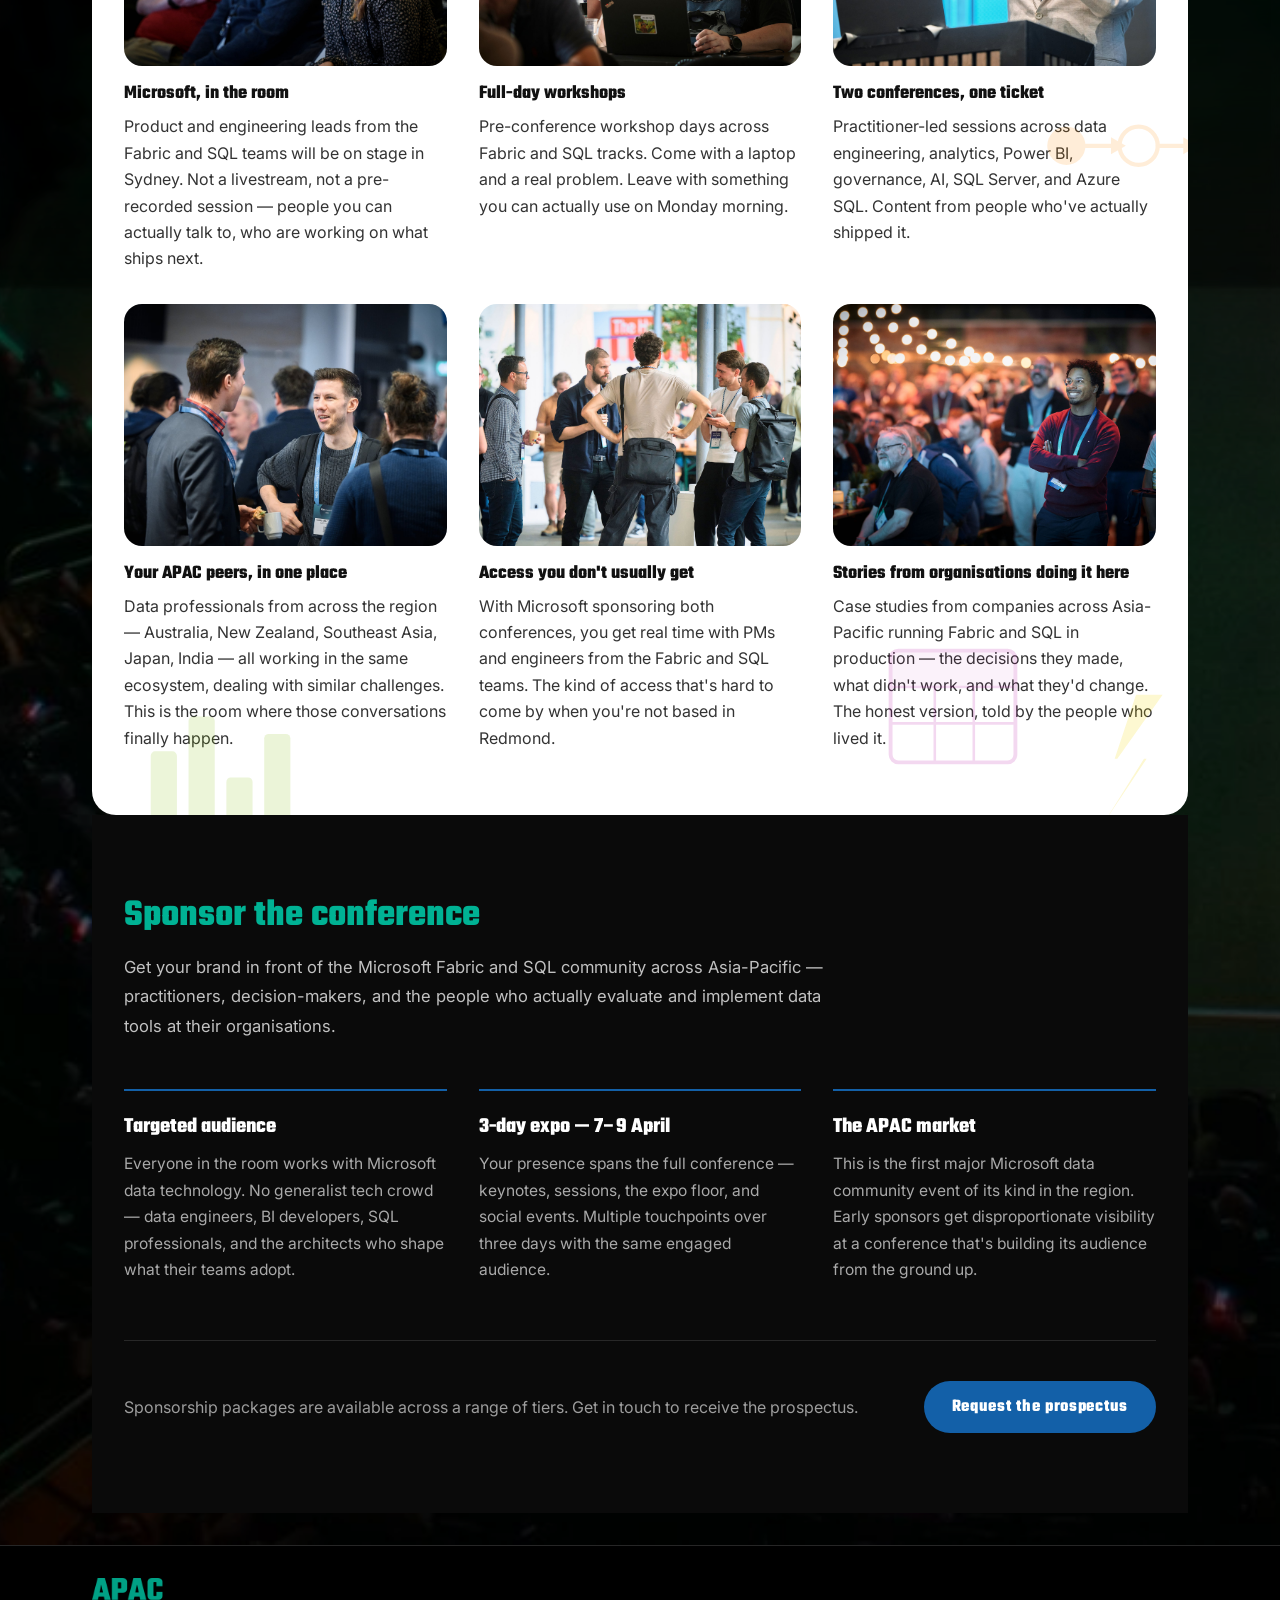
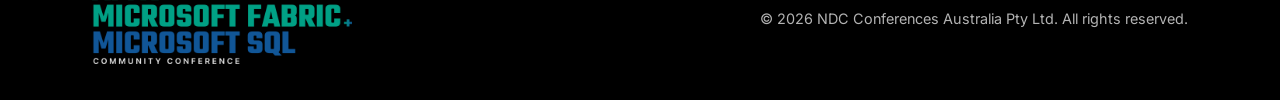
==== commit bae8d94e: "Remove references to moving to new cities each year Co-Authored-By: Claude Sonnet 4.6 <noreply@anthr" ====
--- a/index.html
+++ b/index.html
@@ -8,7 +8,7 @@
 
   <meta
     name="description"
-    content="The APAC Microsoft Fabric Community Conference and Microsoft SQL Community Conference. ICC Sydney, 5–9 April 2027, the first in a roving series across the region."
+    content="The APAC Microsoft Fabric Community Conference and Microsoft SQL Community Conference. ICC Sydney, 5–9 April 2027."
   />
 
   <meta property="og:title" content="APAC Microsoft Fabric &amp; SQL Community Conference 2027 – Sydney" />
@@ -118,7 +118,7 @@
                   Now we bring you the Microsoft Fabric &amp; SQL Community Conference APAC — a dual Fabric and SQL conference — created especially for the APAC region. Not a vendor showcase. Not a product launch in disguise. A conference where data engineers, analysts, BI developers, and SQL professionals from across Asia-Pacific share what's actually working.
                 </p>
                 <p class="fabcon-text">
-                  It starts in Sydney in April 2027, and will move to a new city across the region each year. The Fabric conference covers data engineering, analytics, BI, governance, and AI. The SQL conference covers SQL Server, Azure SQL, and the broader data platform.
+                  It starts in Sydney in April 2027. The Fabric conference covers data engineering, analytics, BI, governance, and AI. The SQL conference covers SQL Server, Azure SQL, and the broader data platform.
                 </p>
                 <p class="fabcon-text">
                   Microsoft product and engineering leads will be in the room — people who can talk about what's real, not just what's on the roadmap slide.
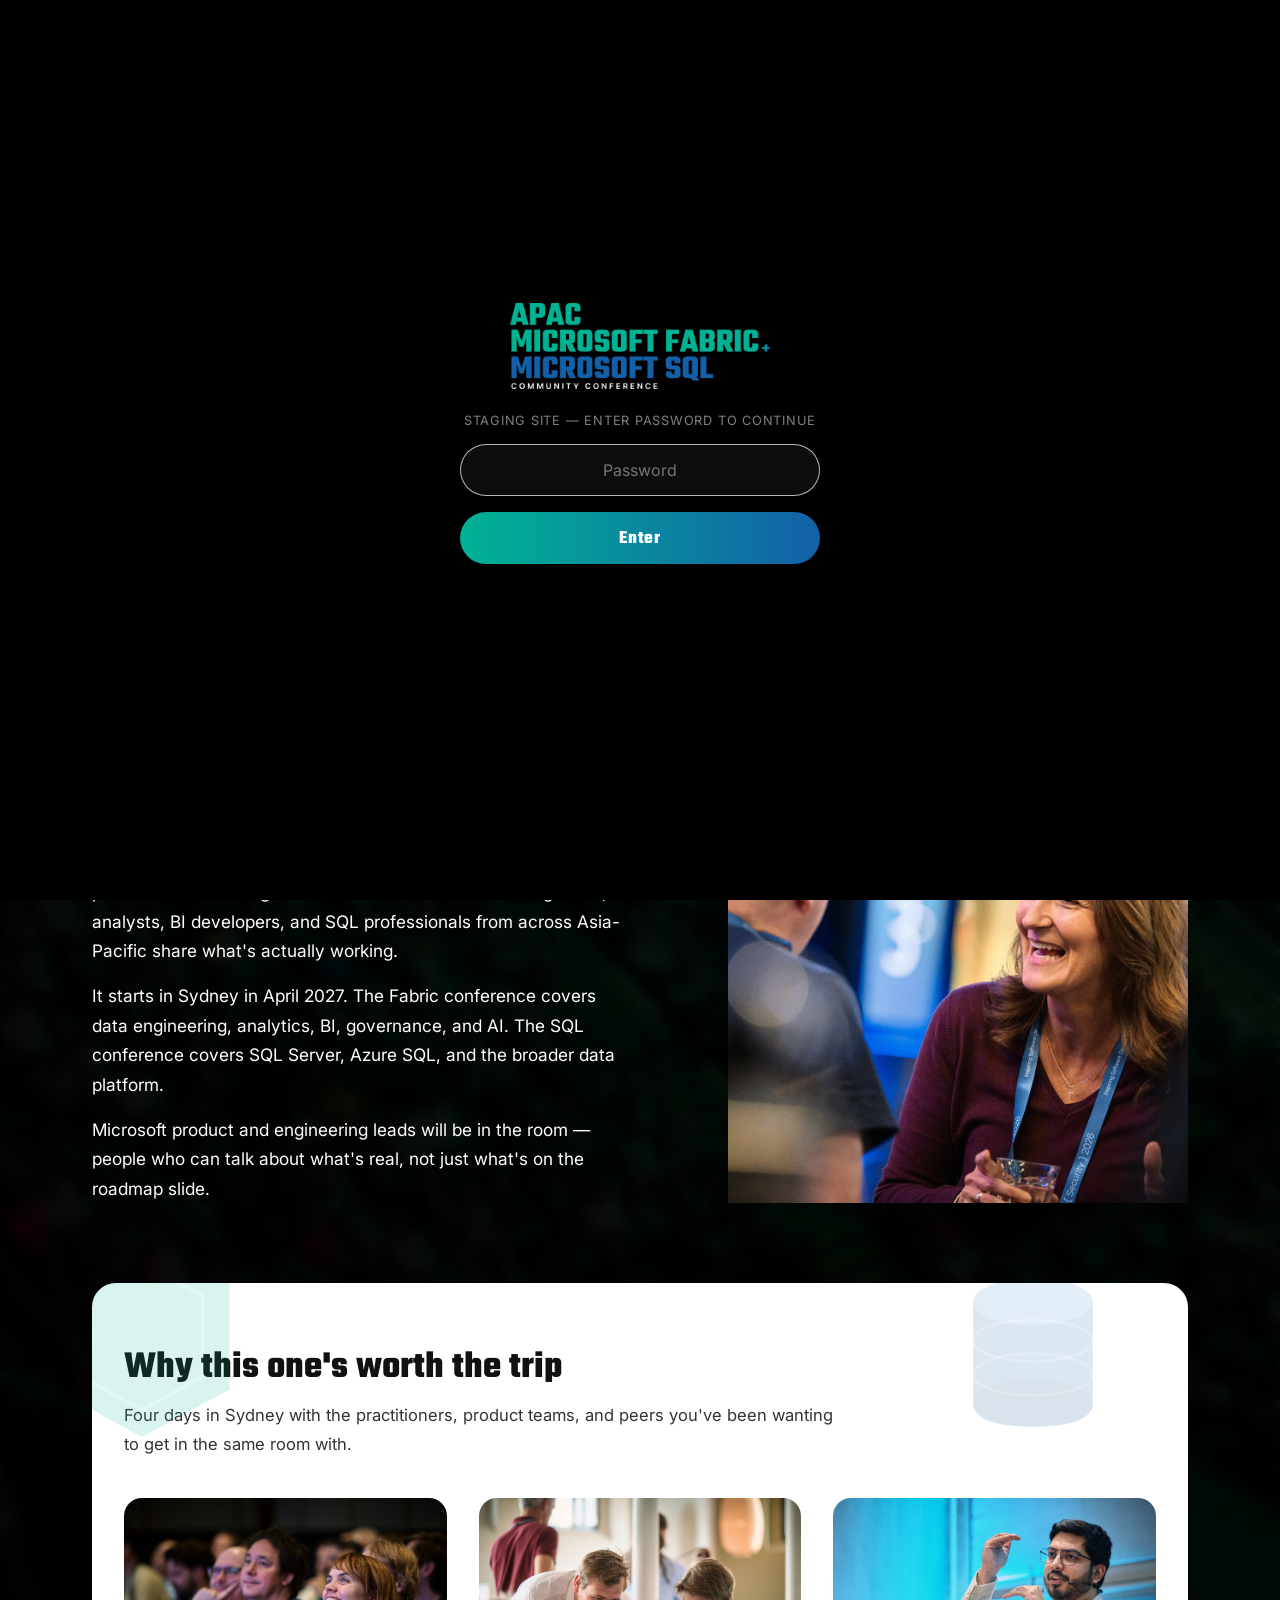
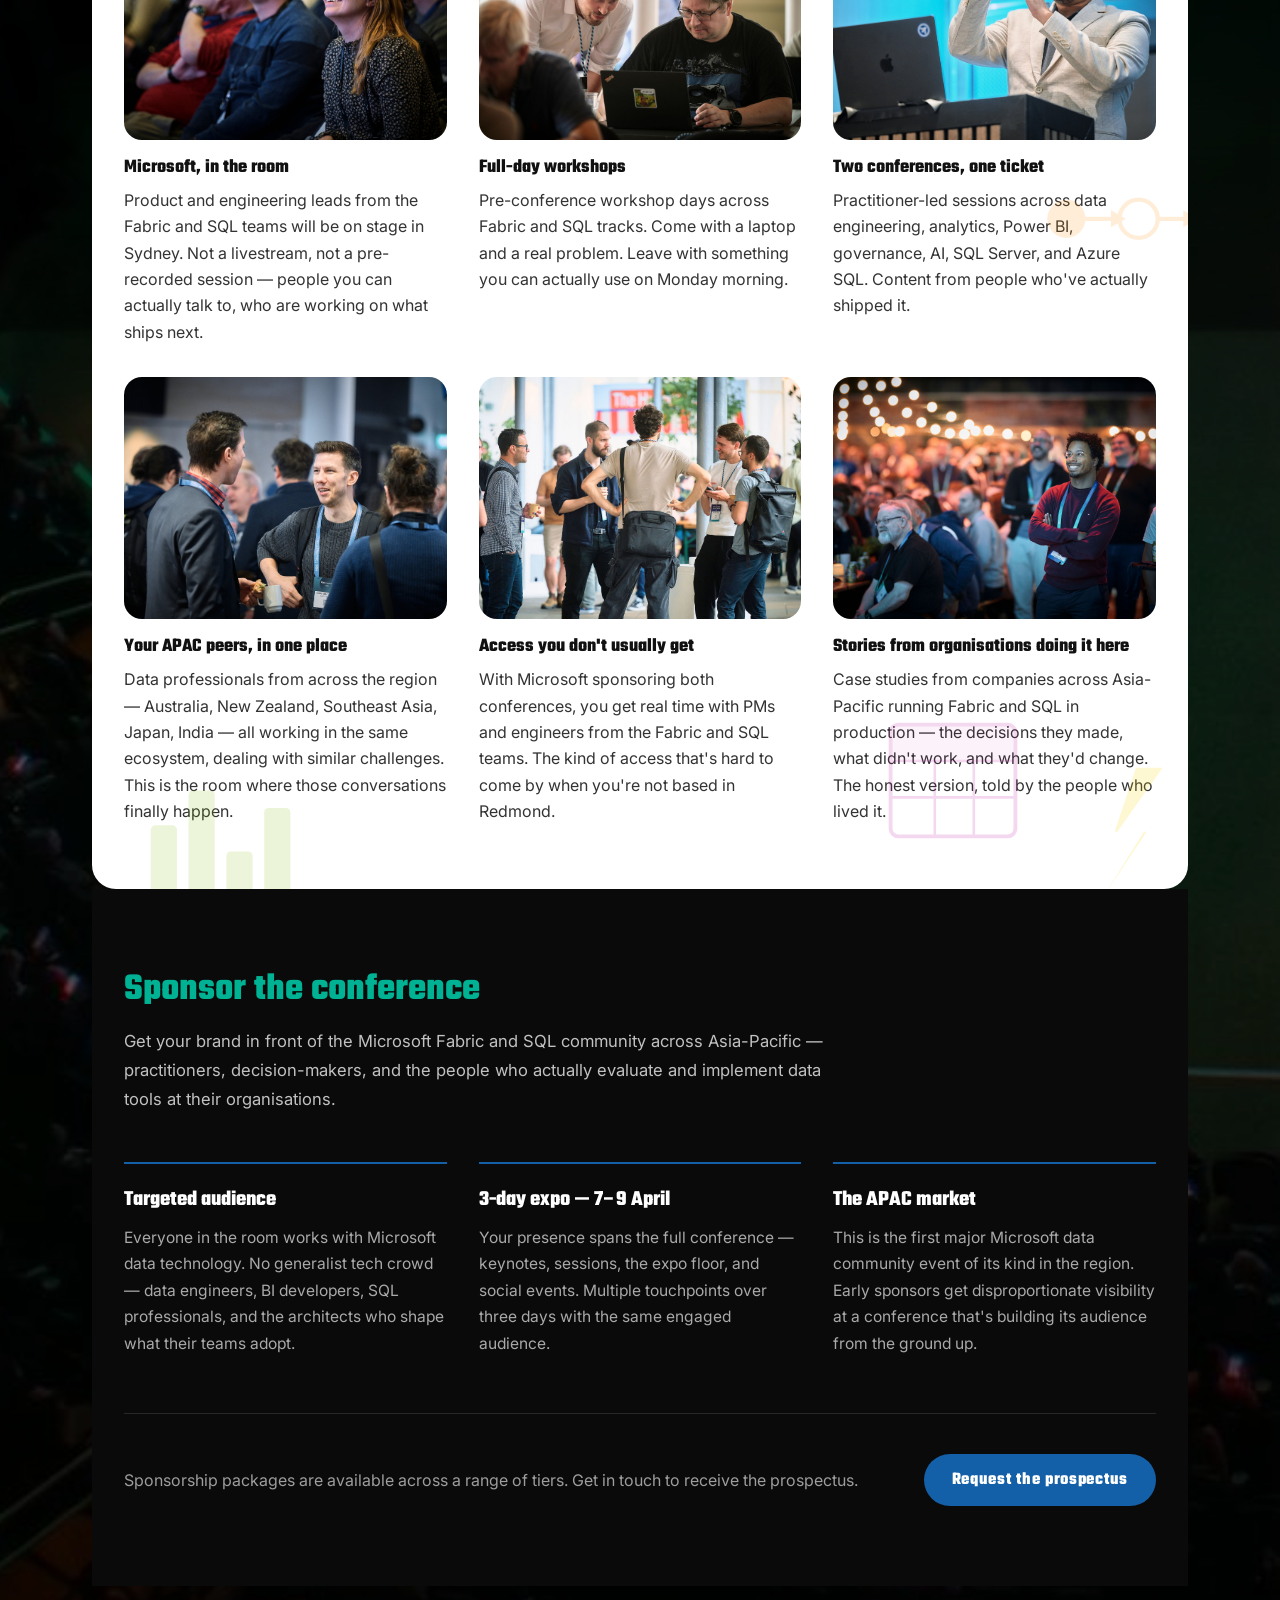
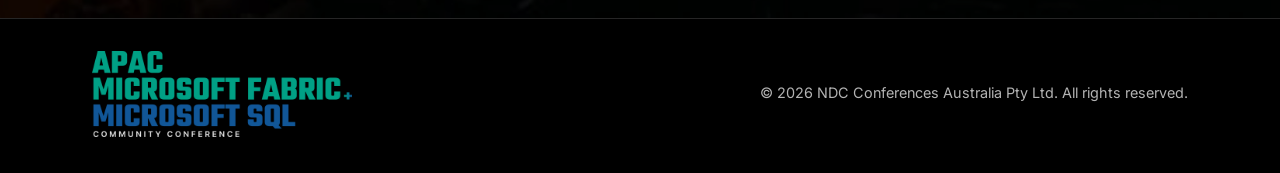
==== commit 1bb17aa5: "Add consent text below signup form Co-Authored-By: Claude Sonnet 4.6 <noreply@anthropic.com>" ====
--- a/index.html
+++ b/index.html
@@ -83,6 +83,7 @@
         </p>
 
         <div class="signup-form" id="hubspot-form"></div>
+        <p class="signup-consent">I agree to receive communications about the Microsoft Fabric &amp; Microsoft SQL Community Conference APAC from NDC Conferences and Microsoft. You can unsubscribe at any time by clicking the unsubscribe link in any of our emails.</p>
 
         <!-- <form class="signup-form" novalidate>
           <div class="signup-row">
--- a/css/main.css
+++ b/css/main.css
@@ -1 +1 @@
-body{margin:0;font-family:'Inter',Helvetica,Arial,sans-serif;color:#fff;background:#000}.visually-hidden{position:absolute;width:1px;height:1px;padding:0;margin:-1px;overflow:hidden;clip:rect(0,0,0,0);white-space:nowrap;border:0}.page-background{position:relative;min-height:100vh;background-image:url(../assets/fabconbackground.jpg);background-size:cover;background-position:center top;background-repeat:no-repeat;box-sizing:border-box;padding:5rem 2rem 2rem}.page-background::before{content:'';position:absolute;inset:0;backdrop-filter:blur(6px);-webkit-backdrop-filter:blur(6px);background:linear-gradient(to bottom,rgba(0,0,0,.72) 0%,rgba(0,0,0,.72) 50%,rgba(0,0,0,.35) 72%,rgba(0,0,0,.25) 100%);-webkit-mask-image:linear-gradient(to bottom,black 50%,transparent 72%);mask-image:linear-gradient(to bottom,black 50%,transparent 72%);z-index:0}.page-background::after{content:'';position:absolute;inset:0;background:rgba(0,0,0,.3);z-index:0}.page-content{position:relative;z-index:1;width:100%;max-width:1096px;margin:0 auto}.hero{width:100%;max-width:560px;text-align:left}.hero-logo{width:min(48vw,336px);height:auto;max-height:none;display:block;margin-bottom:20px}.hero-wordmark{display:flex;flex-direction:column;gap:.15em;margin-bottom:20px}.hero-wordmark-title{font-family:'Teko',sans-serif;font-size:clamp(1.9rem,4.5vw,3rem);font-weight:800;letter-spacing:.03em;line-height:1;color:#fff}.hero-wordmark-sub{font-family:'Inter',sans-serif;font-size:clamp(.85rem,1.8vw,1.1rem);font-weight:400;letter-spacing:.12em;text-transform:uppercase;color:rgba(255,255,255,.8)}.hero-sponsor{display:flex;align-items:center;gap:.6rem;margin-bottom:1.25rem}.hero-sponsor-label{font-family:'Inter',sans-serif;font-size:.75rem;font-weight:500;letter-spacing:.08em;text-transform:uppercase;color:rgba(255,255,255,.6)}.hero-sponsor-logo{height:20px;width:auto;opacity:.9}.hero-meta{width:min(60vw,420px);margin:0 0 2rem;font-size:clamp(1.2rem,2.4vw,1.5rem);font-weight:600;letter-spacing:.06em;text-transform:uppercase}.signup-intro{width:min(60vw,420px);margin:0 0 1rem;font-size:clamp(.95rem,1.4vw,1.1rem);letter-spacing:.04em}.signup-form{width:min(60vw,420px)}.signup-row{display:flex;gap:.75rem}.signup-input{flex:1;min-width:0;height:3.25rem;padding:0 1rem;border-radius:999px;border:1px solid rgba(255,255,255,.35);background:rgba(0,0,0,.45);color:#fff;font:inherit;box-sizing:border-box}.signup-input::placeholder{color:rgba(255,255,255,.75)}.signup-input:focus{outline:0;border-color:rgba(255,255,255,.75)}.signup-button{height:3.25rem;padding:0 1.5rem;border:0;border-radius:999px;color:#fff;font:inherit;font-weight:700;cursor:pointer;white-space:nowrap;background:linear-gradient(90deg,#00b294 0%,#1360a8 100%)}.signup-button:hover{filter:brightness(1.05)}.signup-button:focus{outline:rgba(255,255,255,.85) solid 2px;outline-offset:2px}.fabcon-section{width:100%;max-width:1096px;margin:4rem auto 0}.fabcon-content{text-align:left}.fabcon-title{margin:0 0 2rem;font-size:clamp(1.8rem,3vw,2.75rem);line-height:1.15;color:#78d3b9;font-weight:700}.fabcon-body{display:grid;grid-template-columns:minmax(0,1fr) minmax(320px,460px);gap:2.5rem;align-items:stretch}.fabcon-text-content{max-width:540px}.fabcon-subtitle{margin:0 0 1rem;font-size:clamp(1.15rem,2vw,1.5rem);line-height:1.2;color:#fff;font-weight:700}.fabcon-text{margin:0 0 1rem;font-size:clamp(1rem,1.35vw,1.125rem);line-height:1.7}.fabcon-text:last-child{margin-bottom:0}.fabcon-image-wrap{width:100%;height:100%;display:flex}.fabcon-image{width:100%;height:100%;object-fit:cover;display:block}.reasons-section{margin-top:5rem;background-color:#fff;color:#111;border-radius:24px;position:relative;overflow:hidden}.reasons-inner{max-width:1096px;margin:0 auto;padding:4rem 2rem;box-sizing:border-box}.reasons-title{margin:0 0 .75rem;font-size:clamp(2rem,3vw,2.8rem);line-height:1.1;color:#111}.reasons-intro{max-width:720px;margin:0 0 2.5rem;font-size:clamp(1rem,1.3vw,1.125rem);line-height:1.7;color:#333}.reasons-grid{display:grid;grid-template-columns:repeat(3,minmax(0,1fr));gap:2rem}.reason-card{display:flex;flex-direction:column}.reason-image{width:100%;aspect-ratio:4/3;object-fit:cover;display:block;border-radius:18px;margin-bottom:1rem}.reason-title{margin:0 0 .5rem;font-size:1.2rem;line-height:1.2;color:#111}.reason-text{margin:0;font-size:1rem;line-height:1.65;color:#333}@media (min-width:1100px){.hero-logo,.hero-meta,.signup-form,.signup-intro{width:448px}}@media (max-width:960px){.fabcon-body{grid-template-columns:1fr;gap:1.75rem}.fabcon-image-wrap{order:2;height:auto}.fabcon-image{height:auto}.reasons-grid{grid-template-columns:repeat(2,minmax(0,1fr))}}@media (max-width:640px){.page-background{padding:3rem 1.25rem 1.25rem}.hero{max-width:100%}.hero-logo,.hero-meta,.signup-form,.signup-intro{width:100%}.hero-logo{margin-top:1.5rem;margin-bottom:20px;margin-left:0}.hero-wordmark{margin-top:1.5rem}.signup-intro{margin-top:.25rem;margin-bottom:.5rem;font-size:.8rem}.signup-row{flex-direction:column;gap:.6rem}.signup-form .signup-input{-webkit-appearance:none;appearance:none;width:100%;min-height:4rem;height:4rem;padding:0 1.2rem;font-size:1rem;line-height:normal;box-sizing:border-box}.signup-form .signup-button{width:100%;min-height:3rem;height:3rem;padding:0 1rem;font-size:.95rem;box-sizing:border-box}.fabcon-section{margin-top:3rem}.reasons-section{margin-top:3rem;border-radius:18px}.reasons-inner{padding:2.5rem 1.25rem}.reasons-intro{margin-bottom:2rem}.reasons-grid{grid-template-columns:1fr;gap:1.5rem}.reason-image{aspect-ratio:16/10}}.site-footer{border-top:1px solid rgba(255,255,255,.15)}.footer-inner{max-width:1096px;margin:0 auto;padding:2rem;display:flex;align-items:center;justify-content:space-between;gap:2rem}.footer-logo{width:260px;height:auto;opacity:.9}.footer-wordmark{display:flex;flex-direction:column;gap:.1em}.footer-wordmark-title{font-family:'Teko',sans-serif;font-size:1.1rem;font-weight:800;letter-spacing:.03em;line-height:1;color:#fff}.footer-wordmark-sub{font-family:'Inter',sans-serif;font-size:.65rem;font-weight:400;letter-spacing:.1em;text-transform:uppercase;color:rgba(255,255,255,.7)}.brand-fabcon{color:#00b294}.brand-sqlcon{color:#1360a8}.footer-text{margin:0 0 .5rem;font-size:.9rem;color:rgba(255,255,255,.7)}.footer-links{display:flex;gap:1.25rem}.footer-links a{font-size:.9rem;color:rgba(255,255,255,.7);text-decoration:none}.footer-links a:hover{color:#fff}#hubspot-form{width:min(60vw,420px)}#hubspot-form .hs-form{margin:0}#hubspot-form .hs-form-field{margin-bottom:.75rem}#hubspot-form .hs_email .input,#hubspot-form .input{margin:0}#hubspot-form input[type=email]{width:100%;min-width:0;height:3.25rem;padding:0 1rem;border-radius:999px;border:1px solid rgba(255,255,255,.35);background:rgba(0,0,0,.45);color:#fff;font:inherit;box-sizing:border-box}#hubspot-form input[type=email]::placeholder{color:rgba(255,255,255,.75)}#hubspot-form input[type=email]:focus{outline:0;border-color:rgba(255,255,255,.75)}#hubspot-form .hs-button,#hubspot-form input[type=submit]{height:3.25rem;padding:0 1.5rem;border:0;border-radius:999px;color:#fff;font:inherit;font-weight:700;cursor:pointer;white-space:nowrap;background:linear-gradient(90deg,#00b294 0%,#1360a8 100%)}#hubspot-form .actions{margin:0}@media (min-width:1100px){#hubspot-form{width:560px}}@media (max-width:640px){.footer-inner{flex-direction:column;align-items:flex-start;padding:2rem 1.25rem}.footer-logo{width:140px}#hubspot-form{width:100%}#hubspot-form input[type=email]{-webkit-appearance:none;appearance:none;min-height:4rem;height:4rem;padding:0 1.2rem;font-size:1rem}#hubspot-form .hs-button,#hubspot-form input[type=submit]{width:100%;min-height:3rem;height:3rem;padding:0 1rem;font-size:.95rem}}.hero-meta,.fabcon-title,.fabcon-subtitle,.reasons-title,.reason-title{font-family:'Teko',sans-serif}.signup-button,#hubspot-form .hs-button,#hubspot-form input[type=submit]{font-family:'Teko',sans-serif}.fabric-icon{position:absolute;pointer-events:none;opacity:.15;}.fabric-icon--hex{width:190px;top:-55px;left:-45px;}.fabric-icon--db{width:130px;top:-15px;right:90px;}.fabric-icon--chart{width:160px;bottom:-15px;left:50px;}.fabric-icon--pipeline{width:170px;top:42%;right:-25px;}.fabric-icon--table{width:130px;bottom:50px;right:170px;}.fabric-icon--spark{width:80px;bottom:-10px;right:20px;opacity:.18;}.page-background--short{min-height:0;padding-bottom:3rem}.pricing-section{background:#fff;color:#111;padding:4rem 2rem;box-sizing:border-box}.pricing-inner{max-width:1096px;margin:0 auto}.pricing-title{font-family:'Teko',sans-serif;font-size:clamp(2rem,3vw,2.8rem);line-height:1.1;color:#111;margin:0 0 .75rem}.pricing-intro{max-width:600px;margin:0 0 3rem;font-size:clamp(1rem,1.3vw,1.125rem);line-height:1.7;color:#555}.pricing-grid{display:grid;grid-template-columns:repeat(2,minmax(0,1fr));gap:2rem;margin-bottom:2rem}.pricing-card{border:2px solid #e5e5e5;border-radius:20px;overflow:hidden;display:flex;flex-direction:column}.pricing-card--featured{border-color:#00b294;border-width:2px}.pricing-card-badge{background:linear-gradient(90deg,#00b294 0%,#1360a8 100%);color:#fff;font-family:'Teko',sans-serif;font-size:.85rem;font-weight:700;letter-spacing:.08em;text-transform:uppercase;padding:.3rem .9rem;display:inline-block;border-radius:999px;margin-bottom:.75rem}.pricing-card-header{padding:1.75rem 1.75rem 1.25rem}.pricing-card-title{font-family:'Teko',sans-serif;font-size:clamp(1.4rem,2vw,1.8rem);font-weight:700;line-height:1.1;color:#111;margin:0 0 .4rem}.pricing-card-days{font-size:.875rem;color:#777;margin:0;letter-spacing:.03em}.pricing-card-body{padding:0 1.75rem 1.75rem;display:flex;flex-direction:column;flex:1}.pricing-tier{margin-bottom:1.25rem}.pricing-tier--earlybird .pricing-tier-label{color:#00b294;font-weight:700}.pricing-tier-label{display:block;font-size:.75rem;font-weight:600;letter-spacing:.08em;text-transform:uppercase;color:#999;margin-bottom:.2rem}.pricing-amount{display:flex;align-items:baseline;gap:.1rem}.pricing-currency{font-family:'Teko',sans-serif;font-size:1.4rem;font-weight:700;color:#111;line-height:1}.pricing-number{font-family:'Teko',sans-serif;font-size:clamp(2.6rem,4vw,3.4rem);font-weight:700;color:#111;line-height:1}.pricing-amount--regular .pricing-currency,.pricing-amount--regular .pricing-number{color:#999;font-size:1.6rem}.pricing-amount--regular .pricing-currency{font-size:1rem}.pricing-includes{margin:1.25rem 0 1.75rem;padding:0 0 0 1.1rem;list-style:disc}.pricing-includes li{font-size:.95rem;line-height:1.6;color:#444;margin-bottom:.3rem}.pricing-button{display:block;text-align:center;height:3.25rem;line-height:3.25rem;border-radius:999px;background:linear-gradient(90deg,#00b294 0%,#1360a8 100%);color:#fff;font-family:'Teko',sans-serif;font-size:1.1rem;font-weight:700;letter-spacing:.04em;text-decoration:none;margin-top:auto;transition:filter .15s}.pricing-button:hover{filter:brightness(1.08)}.pricing-note{font-size:.9rem;color:#777;line-height:1.65}.pricing-note a{color:#1360a8;text-decoration:none}.pricing-note a:hover{text-decoration:underline}.pricing-on-sale{margin:auto 0 0;padding:.85rem 1rem;border-radius:10px;background:#f5f5f5;color:#777;font-size:.95rem;font-weight:600;text-align:center;letter-spacing:.03em}.sponsor-section{background:#0a0a0a;padding:5rem 2rem;box-sizing:border-box}.sponsor-inner{max-width:1096px;margin:0 auto}.sponsor-header{max-width:720px;margin-bottom:3rem}.sponsor-title{font-family:'Teko',sans-serif;font-size:clamp(2rem,3vw,2.8rem);line-height:1.1;color:#00b294;margin:0 0 1rem}.sponsor-intro{font-size:clamp(1rem,1.3vw,1.125rem);line-height:1.75;color:rgba(255,255,255,.75);margin:0}.sponsor-grid{display:grid;grid-template-columns:repeat(3,minmax(0,1fr));gap:2rem;margin-bottom:3.5rem}.sponsor-card{border-top:2px solid #1360a8;padding-top:1.25rem}.sponsor-card-title{font-family:'Teko',sans-serif;font-size:1.35rem;font-weight:700;color:#fff;margin:0 0 .6rem}.sponsor-card-text{font-size:.975rem;line-height:1.7;color:rgba(255,255,255,.65);margin:0}.sponsor-cta{display:flex;align-items:center;gap:2rem;flex-wrap:wrap;border-top:1px solid rgba(255,255,255,.12);padding-top:2.5rem}.sponsor-cta-text{margin:0;font-size:1rem;color:rgba(255,255,255,.6);flex:1;min-width:200px}.sponsor-button{display:inline-block;height:3.25rem;line-height:3.25rem;padding:0 1.75rem;border-radius:999px;background:#1360a8;color:#fff;font-family:'Teko',sans-serif;font-size:1.1rem;font-weight:700;letter-spacing:.04em;text-decoration:none;white-space:nowrap}.sponsor-button:hover{background:#1a75c8}@media (max-width:960px){.sponsor-grid{grid-template-columns:repeat(2,minmax(0,1fr))}}@media (max-width:640px){.sponsor-section{padding:3rem 1.25rem}.sponsor-grid{grid-template-columns:1fr}.sponsor-cta{flex-direction:column;align-items:flex-start;gap:1.25rem}}.tickets-button{display:inline-block;margin-bottom:1.5rem;height:3.25rem;line-height:3.25rem;padding:0 1.75rem;border-radius:999px;background:linear-gradient(90deg,#00b294 0%,#1360a8 100%);color:#fff;font-family:'Teko',sans-serif;font-size:1.1rem;font-weight:700;letter-spacing:.04em;text-decoration:none;white-space:nowrap}.tickets-button:hover{filter:brightness(1.08)}@media (max-width:680px){.pricing-grid{grid-template-columns:1fr}.pricing-card-badge{font-size:.8rem;padding:.25rem .75rem}}+body{margin:0;font-family:'Inter',Helvetica,Arial,sans-serif;color:#fff;background:#000}.visually-hidden{position:absolute;width:1px;height:1px;padding:0;margin:-1px;overflow:hidden;clip:rect(0,0,0,0);white-space:nowrap;border:0}.page-background{position:relative;min-height:100vh;background-image:url(../assets/fabconbackground.jpg);background-size:cover;background-position:center top;background-repeat:no-repeat;box-sizing:border-box;padding:5rem 2rem 2rem}.page-background::before{content:'';position:absolute;inset:0;backdrop-filter:blur(6px);-webkit-backdrop-filter:blur(6px);background:linear-gradient(to bottom,rgba(0,0,0,.72) 0%,rgba(0,0,0,.72) 50%,rgba(0,0,0,.35) 72%,rgba(0,0,0,.25) 100%);-webkit-mask-image:linear-gradient(to bottom,black 50%,transparent 72%);mask-image:linear-gradient(to bottom,black 50%,transparent 72%);z-index:0}.page-background::after{content:'';position:absolute;inset:0;background:rgba(0,0,0,.3);z-index:0}.page-content{position:relative;z-index:1;width:100%;max-width:1096px;margin:0 auto}.hero{width:100%;max-width:560px;text-align:left}.hero-logo{width:min(48vw,336px);height:auto;max-height:none;display:block;margin-bottom:20px}.hero-wordmark{display:flex;flex-direction:column;gap:.15em;margin-bottom:20px}.hero-wordmark-title{font-family:'Teko',sans-serif;font-size:clamp(1.9rem,4.5vw,3rem);font-weight:800;letter-spacing:.03em;line-height:1;color:#fff}.hero-wordmark-sub{font-family:'Inter',sans-serif;font-size:clamp(.85rem,1.8vw,1.1rem);font-weight:400;letter-spacing:.12em;text-transform:uppercase;color:rgba(255,255,255,.8)}.hero-sponsor{display:flex;align-items:center;gap:.6rem;margin-bottom:1.25rem}.hero-sponsor-label{font-family:'Inter',sans-serif;font-size:.75rem;font-weight:500;letter-spacing:.08em;text-transform:uppercase;color:rgba(255,255,255,.6)}.hero-sponsor-logo{height:20px;width:auto;opacity:.9}.hero-meta{width:min(60vw,420px);margin:0 0 2rem;font-size:clamp(1.2rem,2.4vw,1.5rem);font-weight:600;letter-spacing:.06em;text-transform:uppercase}.signup-intro{width:min(60vw,420px);margin:0 0 1rem;font-size:clamp(.95rem,1.4vw,1.1rem);letter-spacing:.04em}.signup-form{width:min(60vw,420px)}.signup-row{display:flex;gap:.75rem}.signup-input{flex:1;min-width:0;height:3.25rem;padding:0 1rem;border-radius:999px;border:1px solid rgba(255,255,255,.35);background:rgba(0,0,0,.45);color:#fff;font:inherit;box-sizing:border-box}.signup-input::placeholder{color:rgba(255,255,255,.75)}.signup-input:focus{outline:0;border-color:rgba(255,255,255,.75)}.signup-button{height:3.25rem;padding:0 1.5rem;border:0;border-radius:999px;color:#fff;font:inherit;font-weight:700;cursor:pointer;white-space:nowrap;background:linear-gradient(90deg,#00b294 0%,#1360a8 100%)}.signup-button:hover{filter:brightness(1.05)}.signup-button:focus{outline:rgba(255,255,255,.85) solid 2px;outline-offset:2px}.fabcon-section{width:100%;max-width:1096px;margin:4rem auto 0}.fabcon-content{text-align:left}.fabcon-title{margin:0 0 2rem;font-size:clamp(1.8rem,3vw,2.75rem);line-height:1.15;color:#78d3b9;font-weight:700}.fabcon-body{display:grid;grid-template-columns:minmax(0,1fr) minmax(320px,460px);gap:2.5rem;align-items:stretch}.fabcon-text-content{max-width:540px}.fabcon-subtitle{margin:0 0 1rem;font-size:clamp(1.15rem,2vw,1.5rem);line-height:1.2;color:#fff;font-weight:700}.fabcon-text{margin:0 0 1rem;font-size:clamp(1rem,1.35vw,1.125rem);line-height:1.7}.fabcon-text:last-child{margin-bottom:0}.fabcon-image-wrap{width:100%;height:100%;display:flex}.fabcon-image{width:100%;height:100%;object-fit:cover;display:block}.reasons-section{margin-top:5rem;background-color:#fff;color:#111;border-radius:24px;position:relative;overflow:hidden}.reasons-inner{max-width:1096px;margin:0 auto;padding:4rem 2rem;box-sizing:border-box}.reasons-title{margin:0 0 .75rem;font-size:clamp(2rem,3vw,2.8rem);line-height:1.1;color:#111}.reasons-intro{max-width:720px;margin:0 0 2.5rem;font-size:clamp(1rem,1.3vw,1.125rem);line-height:1.7;color:#333}.reasons-grid{display:grid;grid-template-columns:repeat(3,minmax(0,1fr));gap:2rem}.reason-card{display:flex;flex-direction:column}.reason-image{width:100%;aspect-ratio:4/3;object-fit:cover;display:block;border-radius:18px;margin-bottom:1rem}.reason-title{margin:0 0 .5rem;font-size:1.2rem;line-height:1.2;color:#111}.reason-text{margin:0;font-size:1rem;line-height:1.65;color:#333}@media (min-width:1100px){.hero-logo,.hero-meta,.signup-form,.signup-intro{width:448px}}@media (max-width:960px){.fabcon-body{grid-template-columns:1fr;gap:1.75rem}.fabcon-image-wrap{order:2;height:auto}.fabcon-image{height:auto}.reasons-grid{grid-template-columns:repeat(2,minmax(0,1fr))}}@media (max-width:640px){.page-background{padding:3rem 1.25rem 1.25rem}.hero{max-width:100%}.hero-logo,.hero-meta,.signup-form,.signup-intro{width:100%}.hero-logo{margin-top:1.5rem;margin-bottom:20px;margin-left:0}.hero-wordmark{margin-top:1.5rem}.signup-intro{margin-top:.25rem;margin-bottom:.5rem;font-size:.8rem}.signup-row{flex-direction:column;gap:.6rem}.signup-form .signup-input{-webkit-appearance:none;appearance:none;width:100%;min-height:4rem;height:4rem;padding:0 1.2rem;font-size:1rem;line-height:normal;box-sizing:border-box}.signup-form .signup-button{width:100%;min-height:3rem;height:3rem;padding:0 1rem;font-size:.95rem;box-sizing:border-box}.fabcon-section{margin-top:3rem}.reasons-section{margin-top:3rem;border-radius:18px}.reasons-inner{padding:2.5rem 1.25rem}.reasons-intro{margin-bottom:2rem}.reasons-grid{grid-template-columns:1fr;gap:1.5rem}.reason-image{aspect-ratio:16/10}}.site-footer{border-top:1px solid rgba(255,255,255,.15)}.footer-inner{max-width:1096px;margin:0 auto;padding:2rem;display:flex;align-items:center;justify-content:space-between;gap:2rem}.footer-logo{width:260px;height:auto;opacity:.9}.footer-wordmark{display:flex;flex-direction:column;gap:.1em}.footer-wordmark-title{font-family:'Teko',sans-serif;font-size:1.1rem;font-weight:800;letter-spacing:.03em;line-height:1;color:#fff}.footer-wordmark-sub{font-family:'Inter',sans-serif;font-size:.65rem;font-weight:400;letter-spacing:.1em;text-transform:uppercase;color:rgba(255,255,255,.7)}.brand-fabcon{color:#00b294}.brand-sqlcon{color:#1360a8}.footer-text{margin:0 0 .5rem;font-size:.9rem;color:rgba(255,255,255,.7)}.footer-links{display:flex;gap:1.25rem}.footer-links a{font-size:.9rem;color:rgba(255,255,255,.7);text-decoration:none}.footer-links a:hover{color:#fff}#hubspot-form{width:min(60vw,420px)}#hubspot-form .hs-form{margin:0}#hubspot-form .hs-form-field{margin-bottom:.75rem}#hubspot-form .hs_email .input,#hubspot-form .input{margin:0}#hubspot-form input[type=email]{width:100%;min-width:0;height:3.25rem;padding:0 1rem;border-radius:999px;border:1px solid rgba(255,255,255,.35);background:rgba(0,0,0,.45);color:#fff;font:inherit;box-sizing:border-box}#hubspot-form input[type=email]::placeholder{color:rgba(255,255,255,.75)}#hubspot-form input[type=email]:focus{outline:0;border-color:rgba(255,255,255,.75)}#hubspot-form .hs-button,#hubspot-form input[type=submit]{height:3.25rem;padding:0 1.5rem;border:0;border-radius:999px;color:#fff;font:inherit;font-weight:700;cursor:pointer;white-space:nowrap;background:linear-gradient(90deg,#00b294 0%,#1360a8 100%)}#hubspot-form .actions{margin:0}@media (min-width:1100px){#hubspot-form{width:560px}}@media (max-width:640px){.footer-inner{flex-direction:column;align-items:flex-start;padding:2rem 1.25rem}.footer-logo{width:140px}#hubspot-form{width:100%}#hubspot-form input[type=email]{-webkit-appearance:none;appearance:none;min-height:4rem;height:4rem;padding:0 1.2rem;font-size:1rem}#hubspot-form .hs-button,#hubspot-form input[type=submit]{width:100%;min-height:3rem;height:3rem;padding:0 1rem;font-size:.95rem}}.hero-meta,.fabcon-title,.fabcon-subtitle,.reasons-title,.reason-title{font-family:'Teko',sans-serif}.signup-button,#hubspot-form .hs-button,#hubspot-form input[type=submit]{font-family:'Teko',sans-serif}.fabric-icon{position:absolute;pointer-events:none;opacity:.15;}.fabric-icon--hex{width:190px;top:-55px;left:-45px;}.fabric-icon--db{width:130px;top:-15px;right:90px;}.fabric-icon--chart{width:160px;bottom:-15px;left:50px;}.fabric-icon--pipeline{width:170px;top:42%;right:-25px;}.fabric-icon--table{width:130px;bottom:50px;right:170px;}.fabric-icon--spark{width:80px;bottom:-10px;right:20px;opacity:.18;}.page-background--short{min-height:0;padding-bottom:3rem}.pricing-section{background:#fff;color:#111;padding:4rem 2rem;box-sizing:border-box}.pricing-inner{max-width:1096px;margin:0 auto}.pricing-title{font-family:'Teko',sans-serif;font-size:clamp(2rem,3vw,2.8rem);line-height:1.1;color:#111;margin:0 0 .75rem}.pricing-intro{max-width:600px;margin:0 0 3rem;font-size:clamp(1rem,1.3vw,1.125rem);line-height:1.7;color:#555}.pricing-grid{display:grid;grid-template-columns:repeat(2,minmax(0,1fr));gap:2rem;margin-bottom:2rem}.pricing-card{border:2px solid #e5e5e5;border-radius:20px;overflow:hidden;display:flex;flex-direction:column}.pricing-card--featured{border-color:#00b294;border-width:2px}.pricing-card-badge{background:linear-gradient(90deg,#00b294 0%,#1360a8 100%);color:#fff;font-family:'Teko',sans-serif;font-size:.85rem;font-weight:700;letter-spacing:.08em;text-transform:uppercase;padding:.3rem .9rem;display:inline-block;border-radius:999px;margin-bottom:.75rem}.pricing-card-header{padding:1.75rem 1.75rem 1.25rem}.pricing-card-title{font-family:'Teko',sans-serif;font-size:clamp(1.4rem,2vw,1.8rem);font-weight:700;line-height:1.1;color:#111;margin:0 0 .4rem}.pricing-card-days{font-size:.875rem;color:#777;margin:0;letter-spacing:.03em}.pricing-card-body{padding:0 1.75rem 1.75rem;display:flex;flex-direction:column;flex:1}.pricing-tier{margin-bottom:1.25rem}.pricing-tier--earlybird .pricing-tier-label{color:#00b294;font-weight:700}.pricing-tier-label{display:block;font-size:.75rem;font-weight:600;letter-spacing:.08em;text-transform:uppercase;color:#999;margin-bottom:.2rem}.pricing-amount{display:flex;align-items:baseline;gap:.1rem}.pricing-currency{font-family:'Teko',sans-serif;font-size:1.4rem;font-weight:700;color:#111;line-height:1}.pricing-number{font-family:'Teko',sans-serif;font-size:clamp(2.6rem,4vw,3.4rem);font-weight:700;color:#111;line-height:1}.pricing-amount--regular .pricing-currency,.pricing-amount--regular .pricing-number{color:#999;font-size:1.6rem}.pricing-amount--regular .pricing-currency{font-size:1rem}.pricing-includes{margin:1.25rem 0 1.75rem;padding:0 0 0 1.1rem;list-style:disc}.pricing-includes li{font-size:.95rem;line-height:1.6;color:#444;margin-bottom:.3rem}.pricing-button{display:block;text-align:center;height:3.25rem;line-height:3.25rem;border-radius:999px;background:linear-gradient(90deg,#00b294 0%,#1360a8 100%);color:#fff;font-family:'Teko',sans-serif;font-size:1.1rem;font-weight:700;letter-spacing:.04em;text-decoration:none;margin-top:auto;transition:filter .15s}.pricing-button:hover{filter:brightness(1.08)}.pricing-note{font-size:.9rem;color:#777;line-height:1.65}.pricing-note a{color:#1360a8;text-decoration:none}.pricing-note a:hover{text-decoration:underline}.pricing-on-sale{margin:auto 0 0;padding:.85rem 1rem;border-radius:10px;background:#f5f5f5;color:#777;font-size:.95rem;font-weight:600;text-align:center;letter-spacing:.03em}.sponsor-section{background:#0a0a0a;padding:5rem 2rem;box-sizing:border-box}.sponsor-inner{max-width:1096px;margin:0 auto}.sponsor-header{max-width:720px;margin-bottom:3rem}.sponsor-title{font-family:'Teko',sans-serif;font-size:clamp(2rem,3vw,2.8rem);line-height:1.1;color:#00b294;margin:0 0 1rem}.sponsor-intro{font-size:clamp(1rem,1.3vw,1.125rem);line-height:1.75;color:rgba(255,255,255,.75);margin:0}.sponsor-grid{display:grid;grid-template-columns:repeat(3,minmax(0,1fr));gap:2rem;margin-bottom:3.5rem}.sponsor-card{border-top:2px solid #1360a8;padding-top:1.25rem}.sponsor-card-title{font-family:'Teko',sans-serif;font-size:1.35rem;font-weight:700;color:#fff;margin:0 0 .6rem}.sponsor-card-text{font-size:.975rem;line-height:1.7;color:rgba(255,255,255,.65);margin:0}.sponsor-cta{display:flex;align-items:center;gap:2rem;flex-wrap:wrap;border-top:1px solid rgba(255,255,255,.12);padding-top:2.5rem}.sponsor-cta-text{margin:0;font-size:1rem;color:rgba(255,255,255,.6);flex:1;min-width:200px}.sponsor-button{display:inline-block;height:3.25rem;line-height:3.25rem;padding:0 1.75rem;border-radius:999px;background:#1360a8;color:#fff;font-family:'Teko',sans-serif;font-size:1.1rem;font-weight:700;letter-spacing:.04em;text-decoration:none;white-space:nowrap}.sponsor-button:hover{background:#1a75c8}@media (max-width:960px){.sponsor-grid{grid-template-columns:repeat(2,minmax(0,1fr))}}@media (max-width:640px){.sponsor-section{padding:3rem 1.25rem}.sponsor-grid{grid-template-columns:1fr}.sponsor-cta{flex-direction:column;align-items:flex-start;gap:1.25rem}}.signup-consent{width:min(60vw,420px);margin:.75rem 0 0;font-size:.75rem;line-height:1.6;color:rgba(255,255,255,.5)}@media (min-width:1100px){.signup-consent{width:560px}}@media (max-width:640px){.signup-consent{width:100%}}.tickets-button{display:inline-block;margin-bottom:1.5rem;height:3.25rem;line-height:3.25rem;padding:0 1.75rem;border-radius:999px;background:linear-gradient(90deg,#00b294 0%,#1360a8 100%);color:#fff;font-family:'Teko',sans-serif;font-size:1.1rem;font-weight:700;letter-spacing:.04em;text-decoration:none;white-space:nowrap}.tickets-button:hover{filter:brightness(1.08)}@media (max-width:680px){.pricing-grid{grid-template-columns:1fr}.pricing-card-badge{font-size:.8rem;padding:.25rem .75rem}}
